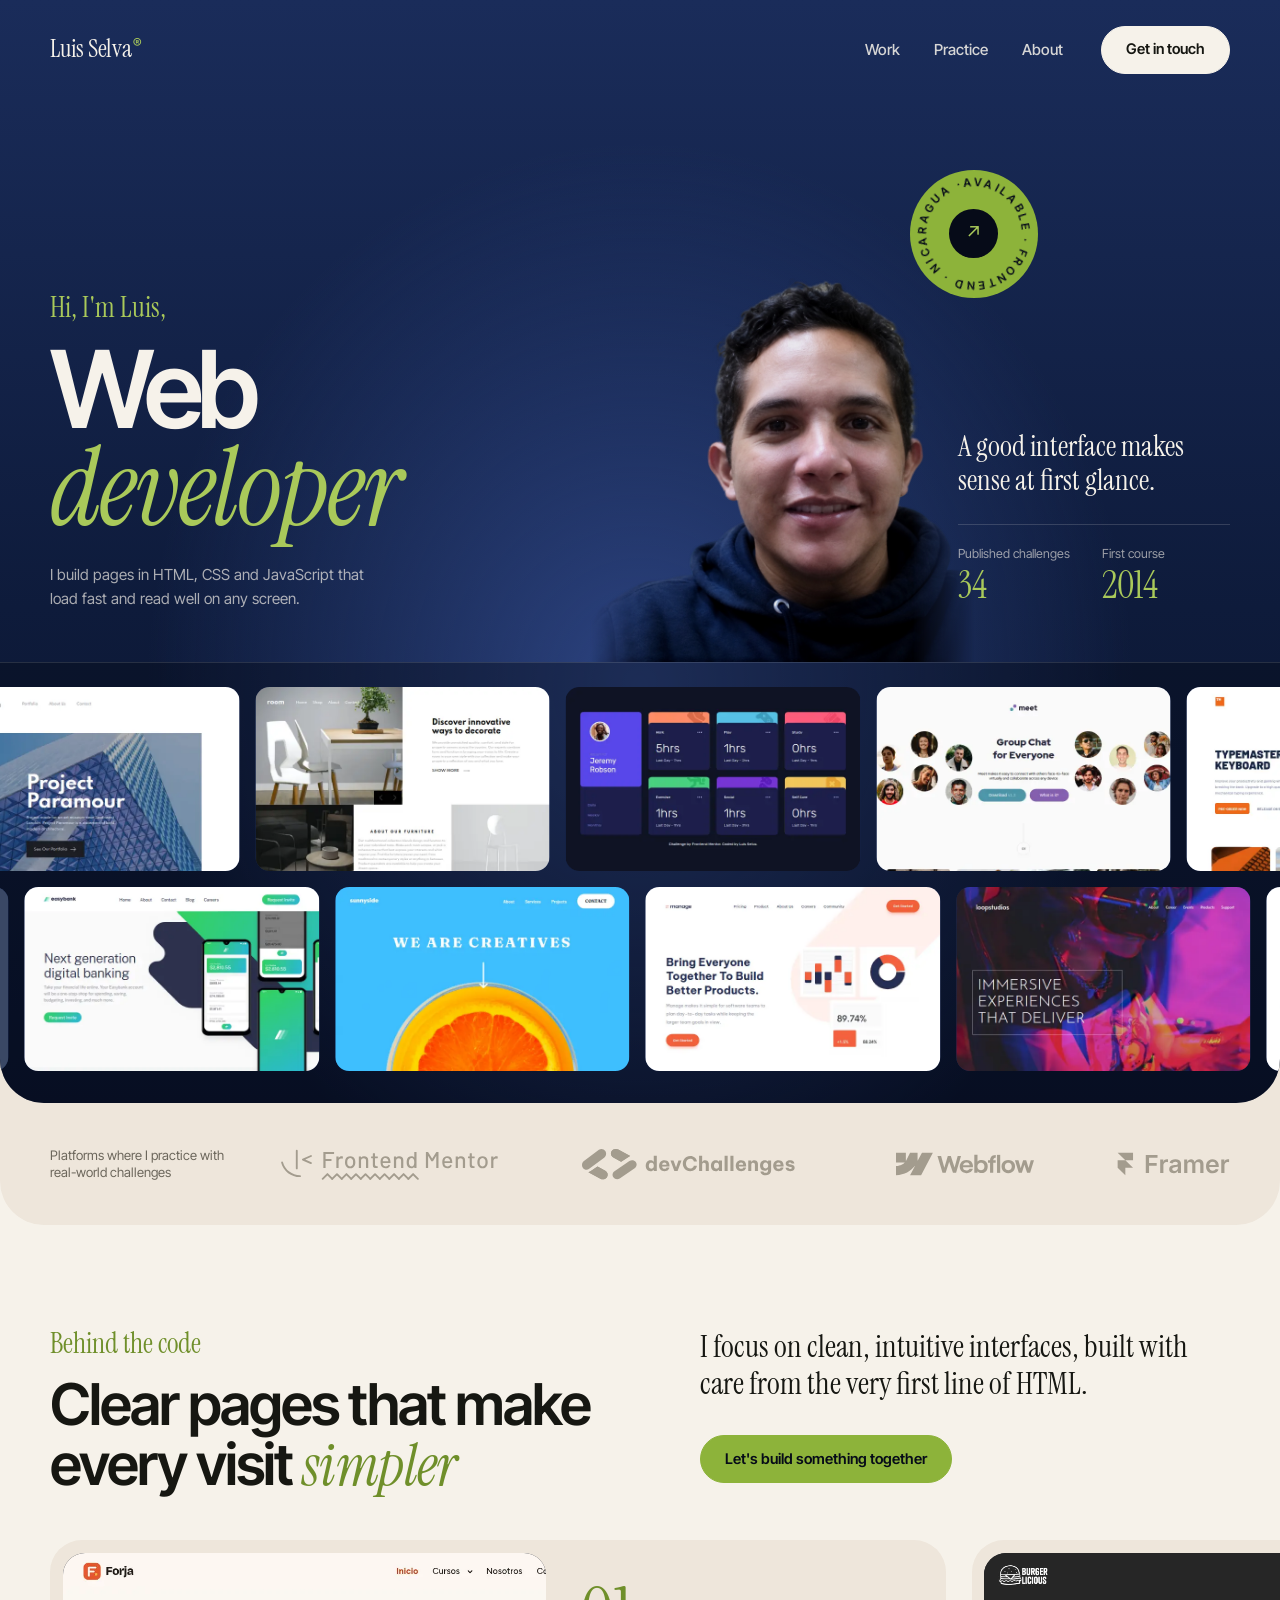
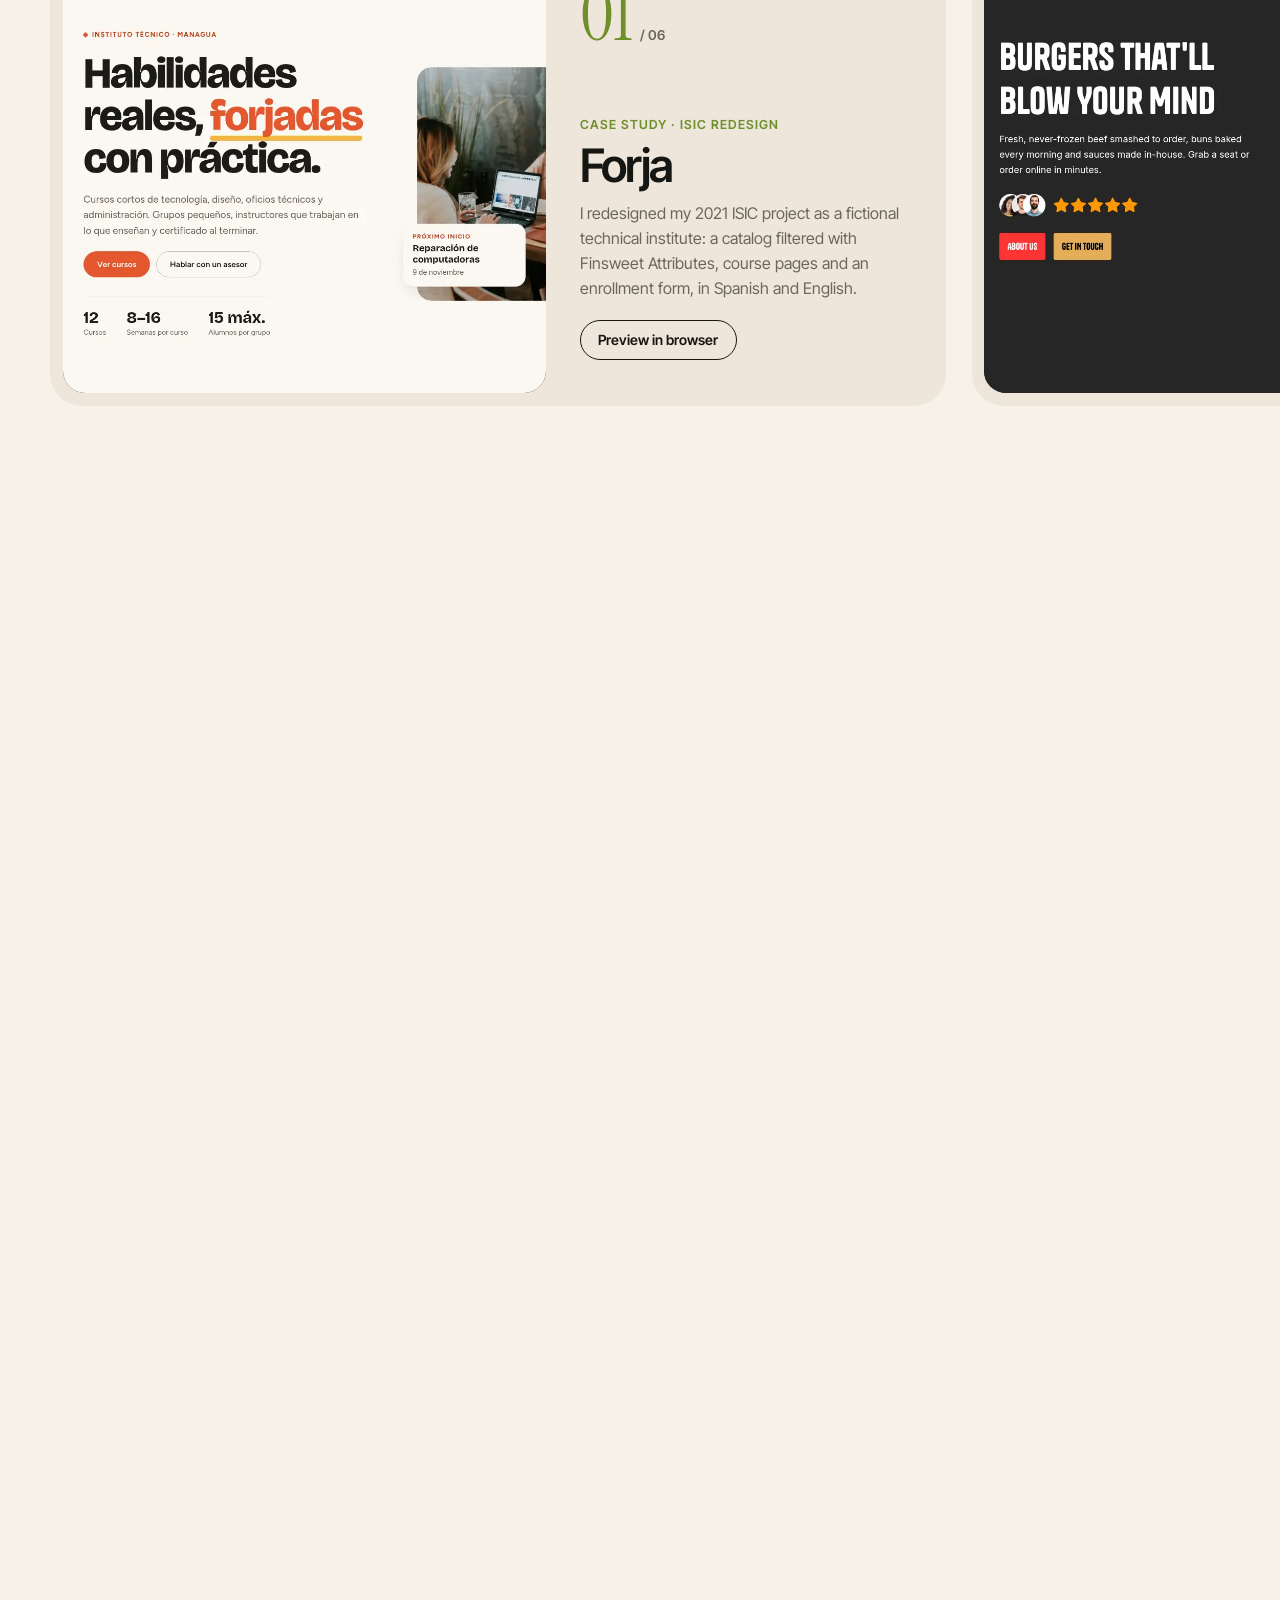
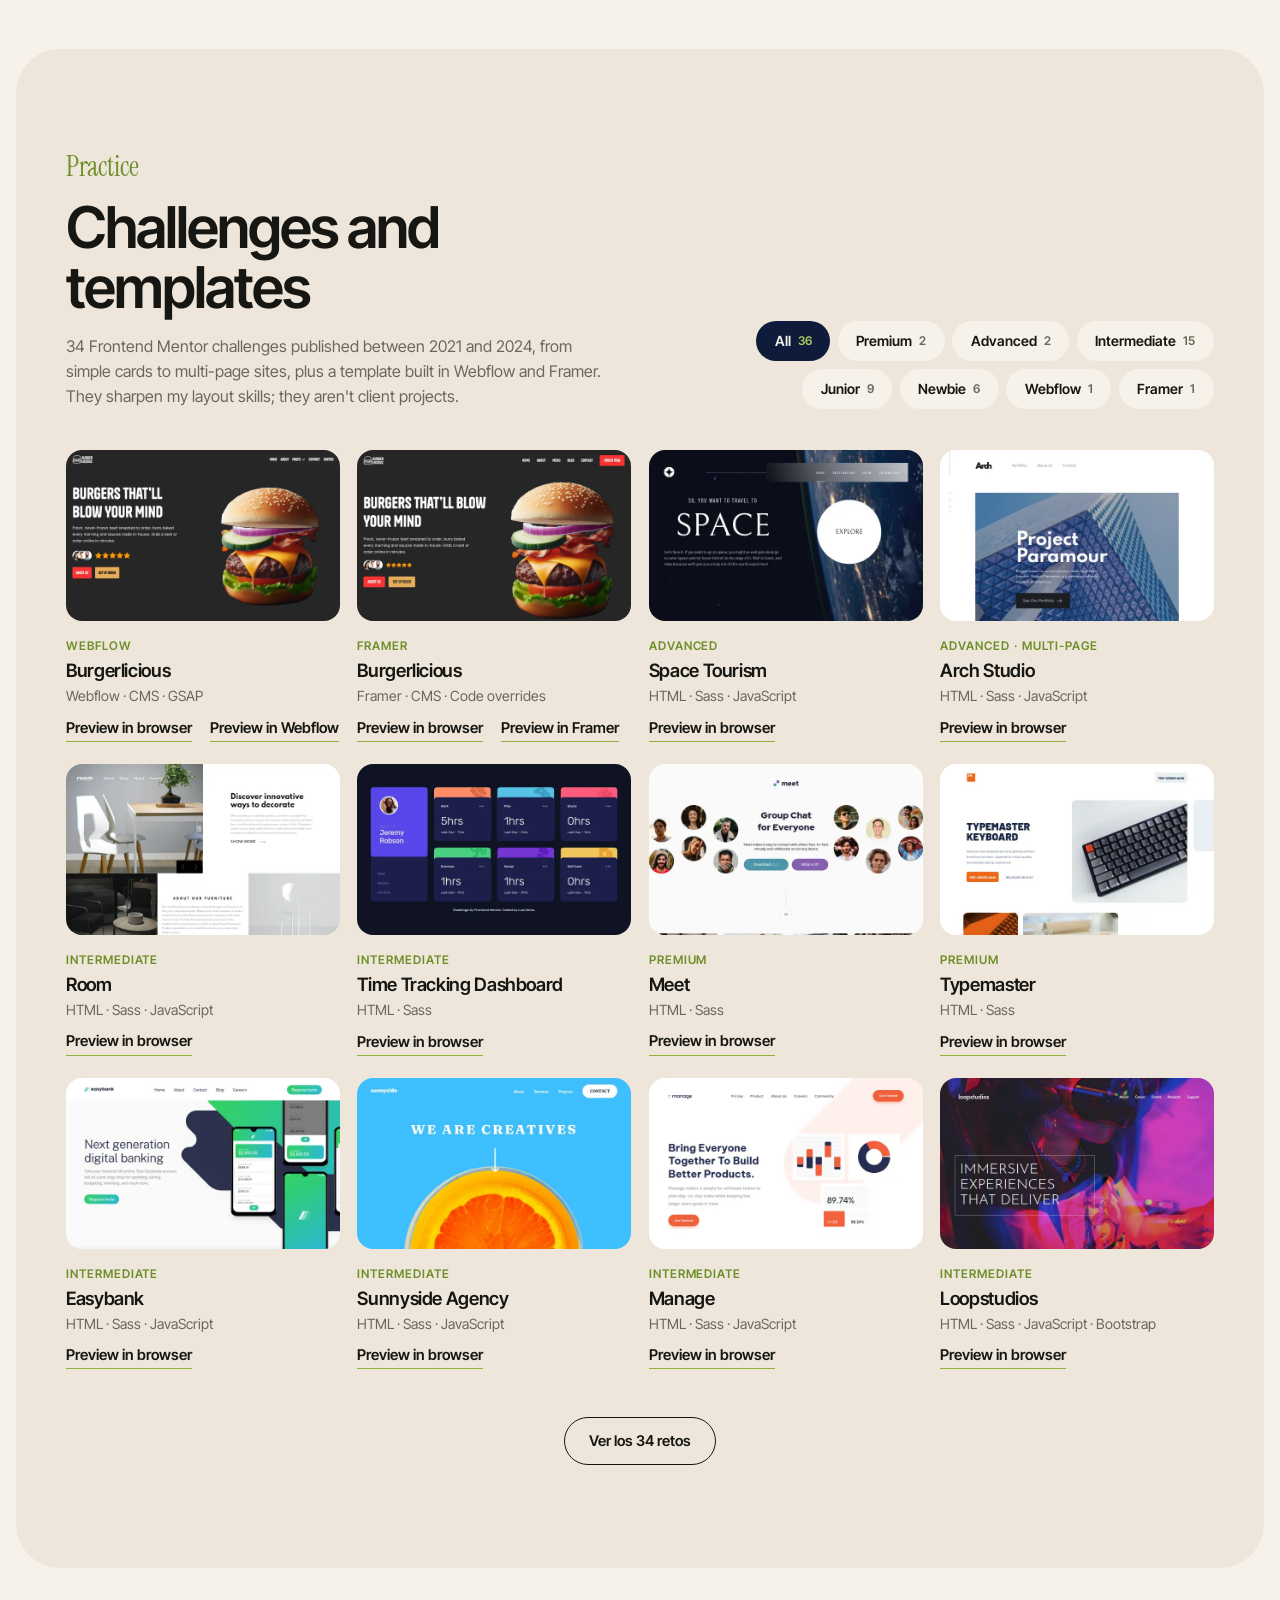
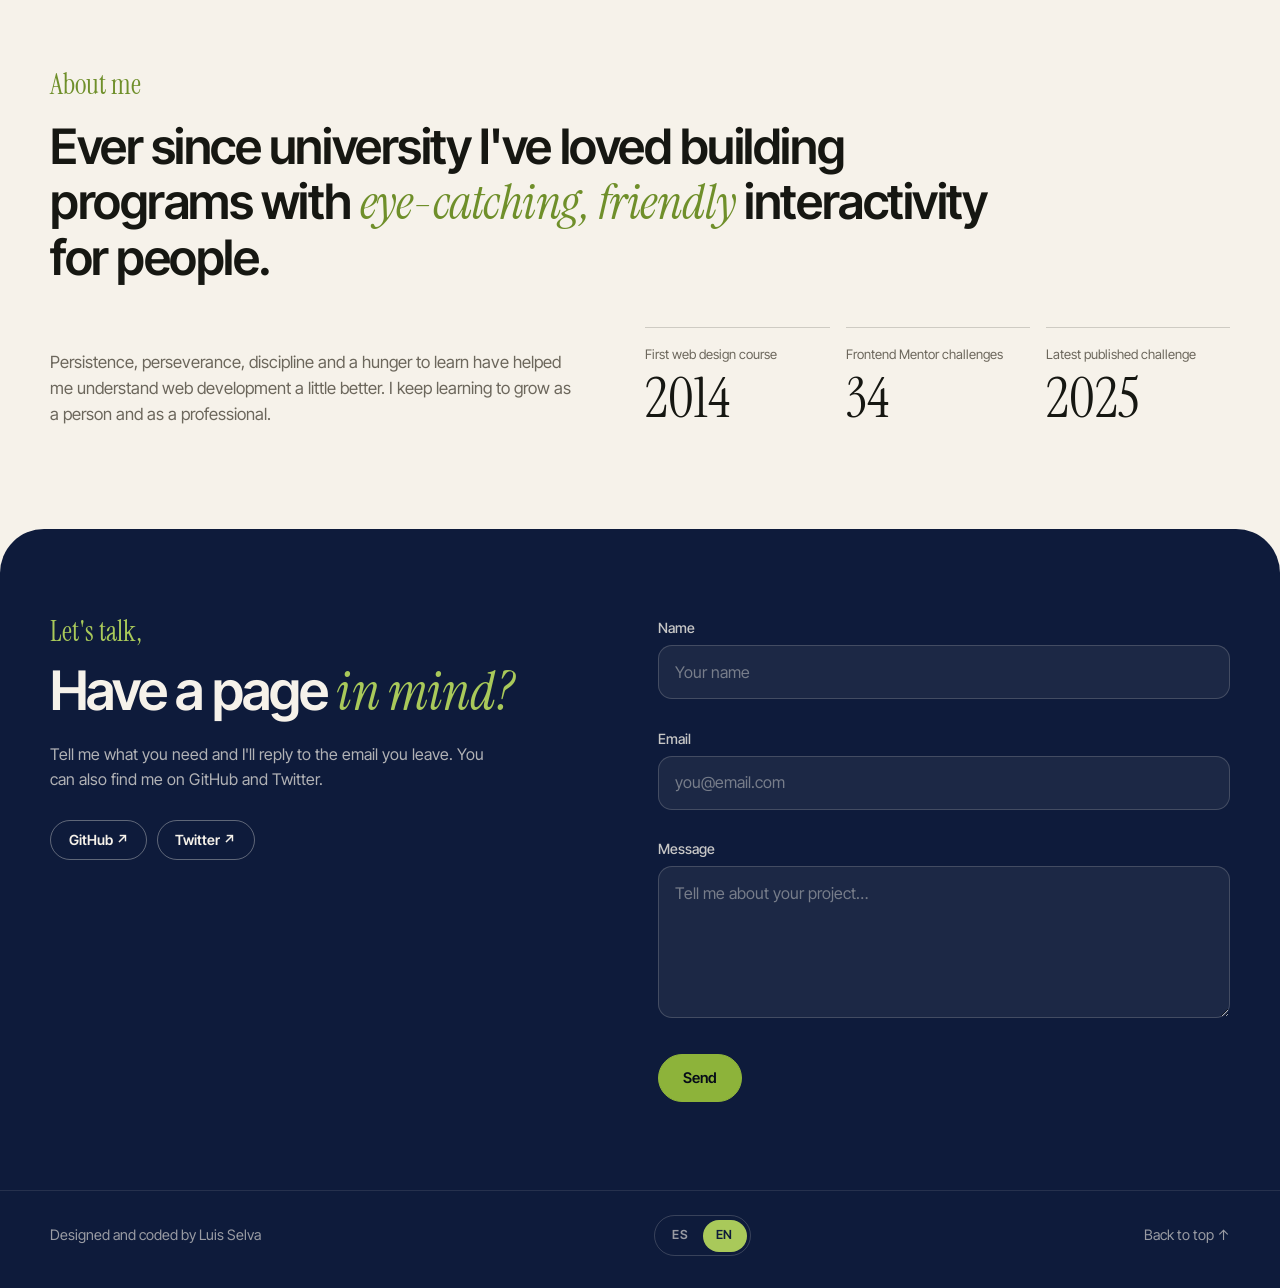
==== index.html @ 3542cc15 "Standardize buttons: project and social links use the pill component with shared sizes" ====
<!DOCTYPE html>
<html lang="es">
  <head>
    <meta charset="UTF-8" />
    <meta name="viewport" content="width=device-width, initial-scale=1.0" />
    <meta
      name="description"
      content="Luis Selva, desarrollador web en Nicaragua. Maquetación e interfaces que se entienden a la primera."
    />
    <meta name="theme-color" content="#0e1b3b" />
    <title>Luis Selva · Desarrollador web</title>
    <link rel="icon" href="favicon.svg" type="image/svg+xml" />
    <link rel="preconnect" href="https://fonts.googleapis.com" />
    <link rel="preconnect" href="https://fonts.gstatic.com" crossorigin />
    <link
      href="https://fonts.googleapis.com/css2?family=Instrument+Serif:ital@0;1&family=Inter+Tight:wght@400;500;600;700&display=swap"
      rel="stylesheet"
    />
    <link rel="stylesheet" href="css/style.css" />
    <script>
      document.documentElement.classList.add("js-motion");
      setTimeout(() => document.documentElement.classList.remove("js-motion"), 2500);
    </script>
    <script defer src="js/vendor/gsap.min.js"></script>
    <script defer src="js/vendor/ScrollTrigger.min.js"></script>
    <script defer src="js/vendor/Flip.min.js"></script>
    <script defer src="js/vendor/SplitText.min.js"></script>
    <script type="module" src="js/main.js"></script>
  </head>
  <body>
    <a class="skip" href="#contenido" data-i18n="skip">Saltar al contenido</a>

    <div class="page">
      <header class="hero" id="inicio">
        <nav class="topbar" aria-label="Principal" data-i18n-aria="nav.label">
          <a class="brand" href="#inicio">Luis Selva<sup>®</sup></a>
          <ul class="topbar__links">
            <li><a href="#trabajo" data-i18n="nav.work">Trabajo</a></li>
            <li><a href="#practica" data-i18n="nav.practice">Práctica</a></li>
            <li><a href="#acerca" data-i18n="nav.about">Acerca</a></li>
          </ul>
          <a class="pill pill--light" href="#contacto">
            <span data-i18n="nav.cta">Escríbeme</span>
          </a>
        </nav>

        <main id="contenido" class="hero__body">
          <div class="hero__intro">
            <p class="script" data-i18n="hero.script" data-load="slide" data-delay="0.2">Hola, soy Luis,</p>
            <h1 data-i18n="hero.title" data-load="slide" data-delay="0.2">Desarrollador <em>web</em></h1>
            <p class="hero__small" data-i18n="hero.small" data-load="slide" data-delay="0.3">
              Maqueto páginas en HTML, CSS y JavaScript que cargan rápido y se
              leen bien en cualquier pantalla.
            </p>
          </div>

          <figure class="hero__portrait" data-load="fade" data-delay="0.4">
            <img src="img/luis.png" alt="Luis Selva" width="800" height="800" />
          </figure>

          <a class="badge" data-load="fade" data-delay="0.4" href="#contacto" aria-label="Disponible para nuevos proyectos. Escríbeme" data-i18n-aria="badge.label">
            <svg class="badge__ring" viewBox="0 0 120 120" aria-hidden="true">
              <defs>
                <path id="badge-path" d="M60,60 m-45,0 a45,45 0 1,1 90,0 a45,45 0 1,1 -90,0" />
              </defs>
              <text><textPath href="#badge-path" textLength="280" lengthAdjust="spacing" data-i18n="badge.ring">Disponible · Frontend · Nicaragua ·</textPath></text>
            </svg>
            <span class="badge__core" aria-hidden="true">↗</span>
          </a>

          <div class="hero__aside" data-load="slide" data-delay="0.3">
            <p class="hero__quote" data-i18n="hero.quote">Una buena interfaz se entiende a la primera.</p>
            <dl class="hero__facts">
              <div><dt data-i18n="hero.fact1">Retos publicados</dt><dd data-count="34">34</dd></div>
              <div><dt data-i18n="hero.fact2">Primer curso</dt><dd>2014</dd></div>
            </dl>
          </div>
        </main>

        <div class="showcase" aria-hidden="true" data-load="fade" data-delay="0.5">
          <div class="showcase__row" data-showcase="left">
            <a class="showcase__card" href="https://luis08201.github.io/space-tourism-website-main/" tabindex="-1"><img src="img/retos/space-tourism-website-main.webp" alt="" width="640" height="400" /></a>
            <a class="showcase__card" href="https://luis08201.github.io/arch-studio-multi-page-website/" tabindex="-1"><img src="img/retos/arch-studio-multi-page-website.webp" alt="" width="640" height="400" /></a>
            <a class="showcase__card" href="https://luis08201.github.io/room-homepage-master/" tabindex="-1"><img src="img/retos/room-homepage-master.webp" alt="" width="640" height="400" /></a>
            <a class="showcase__card" href="https://luis08201.github.io/time-tracking-dashboard-main/" tabindex="-1"><img src="img/retos/time-tracking-dashboard-main.webp" alt="" width="640" height="400" /></a>
            <a class="showcase__card" href="https://luis08201.github.io/meet-landing-page-frontend-mentor-main/" tabindex="-1"><img src="img/retos/meet-landing-page-frontend-mentor-main.webp" alt="" width="640" height="400" /></a>
            <a class="showcase__card" href="https://luis08201.github.io/typemaster-pre-launch-landing-page/" tabindex="-1"><img src="img/retos/typemaster-pre-launch-landing-page.webp" alt="" width="640" height="400" /></a>
          </div>
          <div class="showcase__row" data-showcase="right">
            <a class="showcase__card" href="https://luis08201.github.io/easybank-landing-page-master-secondattempt/" tabindex="-1"><img src="img/retos/easybank-landing-page-master-secondattempt.webp" alt="" width="640" height="400" /></a>
            <a class="showcase__card" href="https://luis08201.github.io/sunnyside-agency-landing-page-main/" tabindex="-1"><img src="img/retos/sunnyside-agency-landing-page-main.webp" alt="" width="640" height="400" /></a>
            <a class="showcase__card" href="https://luis08201.github.io/manage-landing-page-master/" tabindex="-1"><img src="img/retos/manage-landing-page-master.webp" alt="" width="640" height="400" /></a>
            <a class="showcase__card" href="https://luis08201.github.io/loopstudios-landing-page-main-second-attempt/" tabindex="-1"><img src="img/retos/loopstudios-landing-page-main-second-attempt.webp" alt="" width="640" height="400" /></a>
            <a class="showcase__card" href="https://luis08201.github.io/bookmark-landing-page-master/" tabindex="-1"><img src="img/retos/bookmark-landing-page-master.webp" alt="" width="640" height="400" /></a>
            <a class="showcase__card" href="https://luis08201.github.io/calculator-app-main-second-attempt/" tabindex="-1"><img src="img/retos/calculator-app-main-second-attempt.webp" alt="" width="640" height="400" /></a>
          </div>
        </div>
      </header>

      <section class="trust" aria-label="Dónde he practicado" data-i18n-aria="trust.label">
        <p class="trust__label" data-i18n="trust.text">Plataformas donde practico con retos reales</p>
        <ul class="trust__list">
          <li><img src="img/logos/frontend-mentor.svg" alt="Frontend Mentor" width="175" height="25" /></li>
          <li><img src="img/logos/devchallenges.svg" alt="devChallenges" width="229" height="31" /></li>
          <li><img src="img/logos/webflow.svg" alt="Webflow" width="142" height="25" /></li>
          <li><img src="img/logos/framer.svg" alt="Framer" width="116" height="25" /></li>
        </ul>
      </section>

      <section class="section" id="trabajo" aria-labelledby="trabajo-titulo">
        <div class="split">
          <div>
            <p class="script script--green" data-i18n="work.script">Detrás del código</p>
            <h2 id="trabajo-titulo" data-i18n="work.title">Páginas claras que hacen la visita <em>más simple</em></h2>
          </div>
          <div class="split__aside">
            <p class="lead-serif" data-i18n="work.lead">
              Me enfoco en interfaces limpias e intuitivas, construidas con
              cuidado desde la primera línea de HTML.
            </p>
            <a class="pill pill--green" href="#contacto">
              <span data-i18n="work.cta">Construyamos algo juntos</span>
            </a>
          </div>
        </div>

        <div class="works" tabindex="0" aria-label="Proyectos, desplázate horizontalmente" data-i18n-aria="works.label">
          <div class="works__track">
            <article class="work">
              <a class="work__media work__media--cover" href="forja/" tabindex="-1" aria-hidden="true">
                <img src="img/forja.webp" alt="" width="1280" height="860" loading="lazy" style="object-position: left top" />
              </a>
              <div class="work__body">
                <p class="work__num">01<span>/ 06</span></p>
                <p class="project__tag" data-i18n="work.forja.tag">Caso de estudio · Rediseño de ISIC</p>
                <h3><a href="forja/">Forja</a></h3>
                <p class="work__text" data-i18n="work.forja.text">Rediseñé mi proyecto ISIC de 2021 como un instituto técnico ficticio: catálogo filtrable con Finsweet Attributes, páginas de curso y formulario de inscripción, en español e inglés.</p>
                <p class="project__buttons">
                  <a class="pill pill--outline pill--sm" href="forja/"><span data-i18n="link.browser">Ver en el navegador</span></a>
                </p>
              </div>
            </article>
            <article class="work">
              <a class="work__media work__media--cover" href="https://burgerlicious.webflow.io/" target="_blank" rel="noopener" tabindex="-1" aria-hidden="true">
                <img src="img/burgerlicious.webp" alt="" width="1280" height="860" loading="lazy" style="object-position: left top" />
              </a>
              <div class="work__body">
                <p class="work__num">02<span>/ 06</span></p>
                <p class="project__tag" data-i18n="work.burger.tag">Plantilla de Webflow · 2026</p>
                <h3><a href="https://burgerlicious.webflow.io/" target="_blank" rel="noopener">Burgerlicious</a></h3>
                <p class="work__text" data-i18n="work.burger.text">Plantilla de Webflow para hamburgueserías: menú y blog administrados desde el CMS, componentes reutilizables e interacciones con GSAP.</p>
                <p class="project__buttons">
                  <a class="pill pill--outline pill--sm" href="https://burgerlicious.webflow.io/" target="_blank" rel="noopener"><span data-i18n="link.browser">Ver en el navegador</span></a>
                  <a class="pill pill--outline pill--sm" href="https://preview.webflow.com/preview/burgerlicious?utm_medium=preview_link&amp;utm_source=designer&amp;utm_content=burgerlicious&amp;preview=13c2b8aefe0be28419e0fbde25394973&amp;locale=en&amp;workflow=preview" target="_blank" rel="noopener"><span data-i18n="link.webflow">Ver en Webflow</span></a>
                </p>
              </div>
            </article>
            <article class="work">
              <a class="work__media work__media--cover" href="https://hilarious-brand-871051.framer.app/" target="_blank" rel="noopener" tabindex="-1" aria-hidden="true">
                <img src="img/burgerlicious-framer.webp" alt="" width="1280" height="860" loading="lazy" style="object-position: left top" />
              </a>
              <div class="work__body">
                <p class="work__num">03<span>/ 06</span></p>
                <p class="project__tag" data-i18n="work.burgerFramer.tag">Versión en Framer · 2026</p>
                <h3><a href="https://hilarious-brand-871051.framer.app/" target="_blank" rel="noopener">Burgerlicious · Framer</a></h3>
                <p class="work__text" data-i18n="work.burgerFramer.text">La misma plantilla reconstruida en Framer: menú como catálogo con botón “Order now”, blog con el CMS de Framer y la hamburguesa que se desarma al hacer scroll.</p>
                <p class="project__buttons">
                  <a class="pill pill--outline pill--sm" href="https://hilarious-brand-871051.framer.app/" target="_blank" rel="noopener"><span data-i18n="link.browser">Ver en el navegador</span></a>
                  <a class="pill pill--outline pill--sm" href="https://framer.com/projects/Burgerlicious--Z3IbG6fEh3c73QAXGYFD-8Tz8F" target="_blank" rel="noopener"><span data-i18n="link.framer">Ver en Framer</span></a>
                </p>
              </div>
            </article>
            <article class="work">
              <a class="work__media work__media--cover" href="https://luis08201.github.io/Simple-Feature-Section/" tabindex="-1" aria-hidden="true">
                <img src="https://raw.githubusercontent.com/luis08201/Simple-Feature-Section/main/thumbnail.jpg" alt="" width="1280" height="900" loading="lazy" />
              </a>
              <div class="work__body">
                <p class="work__num">04<span>/ 06</span></p>
                <p class="project__tag" data-i18n="work.sfs.tag">Reto de devChallenges · 2025</p>
                <h3><a href="https://luis08201.github.io/Simple-Feature-Section/">Simple Feature Section</a></h3>
                <p class="work__text" data-i18n="work.sfs.text">Sección de características con tres tarjetas sobre fondo oscuro. Práctica de maquetación, no un trabajo de cliente.</p>
                <p class="project__buttons">
                  <a class="pill pill--outline pill--sm" href="https://luis08201.github.io/Simple-Feature-Section/"><span data-i18n="link.browser">Ver en el navegador</span></a>
                </p>
              </div>
            </article>
            <article class="work">
              <a class="work__media" href="https://luis08201.github.io/isic-version2021/" tabindex="-1" aria-hidden="true">
                <img src="img/isic.png" alt="" width="307" height="259" loading="lazy" />
              </a>
              <div class="work__body">
                <p class="work__num">05<span>/ 06</span></p>
                <p class="project__tag" data-i18n="work.isic.tag">Proyecto de curso · ISIC</p>
                <h3><a href="https://luis08201.github.io/isic-version2021/">ISIC</a></h3>
                <p class="work__text" data-i18n="work.isic.text">Proyecto final del curso de diseño web que tomé en 2014, rehecho en 2021 con lo aprendido desde entonces.</p>
                <p class="project__buttons">
                  <a class="pill pill--outline pill--sm" href="https://luis08201.github.io/isic-version2021/"><span data-i18n="link.browser">Ver en el navegador</span></a>
                </p>
              </div>
            </article>
            <article class="work">
              <a class="work__media" href="https://luis08201.github.io/SYDICOM/" tabindex="-1" aria-hidden="true">
                <img src="img/sydicom.png" alt="" width="336" height="280" loading="lazy" />
              </a>
              <div class="work__body">
                <p class="work__num">06<span>/ 06</span></p>
                <p class="project__tag" data-i18n="work.sydicom.tag">Proyecto de curso · Unitec</p>
                <h3><a href="https://luis08201.github.io/SYDICOM/">Sydicom</a></h3>
                <p class="work__text" data-i18n="work.sydicom.text">Proyecto final del curso de diseño web de Unitec, rehecho en 2021.</p>
                <p class="project__buttons">
                  <a class="pill pill--outline pill--sm" href="https://luis08201.github.io/SYDICOM/"><span data-i18n="link.browser">Ver en el navegador</span></a>
                </p>
              </div>
            </article>
          </div>
        </div>
      </section>

      <section class="section section--tint" id="practica" aria-labelledby="practica-titulo">
        <div class="practice__head">
          <div class="section-head">
            <p class="script script--green" data-i18n="practice.script">Práctica</p>
            <h2 id="practica-titulo" data-i18n="practice.title">Retos y plantillas</h2>
            <p data-i18n="practice.text">
              34 retos de Frontend Mentor publicados entre 2021 y 2024, de tarjetas sencillas a sitios
              de varias páginas, y una plantilla hecha en Webflow y Framer. Sirven para afinar la maquetación;
              no son proyectos de cliente.
            </p>
          </div>
          <div class="filters" role="group" aria-label="Filtrar retos por nivel o plataforma" data-i18n-aria="filters.label">
          <button type="button" class="chip" data-filter="todos" aria-pressed="true"><span class="chip__label" data-i18n="lvl.todos">Todos</span><span class="chip__count">36</span></button>
          <button type="button" class="chip" data-filter="premium" aria-pressed="false"><span class="chip__label" data-i18n="lvl.premium">Premium</span><span class="chip__count">2</span></button>
          <button type="button" class="chip" data-filter="avanzado" aria-pressed="false"><span class="chip__label" data-i18n="lvl.avanzado">Avanzado</span><span class="chip__count">2</span></button>
          <button type="button" class="chip" data-filter="intermedio" aria-pressed="false"><span class="chip__label" data-i18n="lvl.intermedio">Intermedio</span><span class="chip__count">15</span></button>
          <button type="button" class="chip" data-filter="junior" aria-pressed="false"><span class="chip__label" data-i18n="lvl.junior">Junior</span><span class="chip__count">9</span></button>
          <button type="button" class="chip" data-filter="newbie" aria-pressed="false"><span class="chip__label" data-i18n="lvl.newbie">Newbie</span><span class="chip__count">6</span></button>
          <button type="button" class="chip" data-filter="webflow" aria-pressed="false"><span class="chip__label">Webflow</span><span class="chip__count">1</span></button>
          <button type="button" class="chip" data-filter="framer" aria-pressed="false"><span class="chip__label">Framer</span><span class="chip__count">1</span></button>
          </div>
        </div>
        <div class="practice" id="lista-retos">
          <article class="reto" data-level="webflow">
            <a class="practice__media" href="https://burgerlicious.webflow.io/" target="_blank" rel="noopener" tabindex="-1" aria-hidden="true">
              <img src="img/burgerlicious.webp" alt="" width="1280" height="860" loading="lazy" />
            </a>
            <p class="practice__level">Webflow</p>
            <h3><a href="https://burgerlicious.webflow.io/" target="_blank" rel="noopener">Burgerlicious</a></h3>
            <p class="practice__stack">Webflow · CMS · GSAP</p>
            <p class="project__links">
              <a href="https://burgerlicious.webflow.io/" target="_blank" rel="noopener" data-i18n="link.browser">Ver en el navegador</a>
              <a href="https://preview.webflow.com/preview/burgerlicious?utm_medium=preview_link&amp;utm_source=designer&amp;utm_content=burgerlicious&amp;preview=13c2b8aefe0be28419e0fbde25394973&amp;locale=en&amp;workflow=preview" target="_blank" rel="noopener" data-i18n="link.webflow">Ver en Webflow</a>
            </p>
          </article>
          <article class="reto" data-level="framer">
            <a class="practice__media" href="https://hilarious-brand-871051.framer.app/" target="_blank" rel="noopener" tabindex="-1" aria-hidden="true">
              <img src="img/burgerlicious-framer.webp" alt="" width="1280" height="860" loading="lazy" />
            </a>
            <p class="practice__level">Framer</p>
            <h3><a href="https://hilarious-brand-871051.framer.app/" target="_blank" rel="noopener">Burgerlicious</a></h3>
            <p class="practice__stack">Framer · CMS · Code overrides</p>
            <p class="project__links">
              <a href="https://hilarious-brand-871051.framer.app/" target="_blank" rel="noopener" data-i18n="link.browser">Ver en el navegador</a>
              <a href="https://framer.com/projects/Burgerlicious--Z3IbG6fEh3c73QAXGYFD-8Tz8F" target="_blank" rel="noopener" data-i18n="link.framer">Ver en Framer</a>
            </p>
          </article>
          <article class="reto" data-level="avanzado">
            <a class="practice__media" href="https://luis08201.github.io/space-tourism-website-main/" tabindex="-1" aria-hidden="true">
              <img src="img/retos/space-tourism-website-main.webp" alt="" width="640" height="400" loading="lazy" />
            </a>
            <p class="practice__level" data-i18n="lvl.avanzado">Avanzado</p>
            <h3><a href="https://luis08201.github.io/space-tourism-website-main/">Space Tourism</a></h3>
            <p class="practice__stack">HTML · Sass · JavaScript</p>
            <p class="project__links"><a href="https://luis08201.github.io/space-tourism-website-main/" data-i18n="link.browser">Ver en el navegador</a></p>
          </article>
          <article class="reto" data-level="avanzado">
            <a class="practice__media" href="https://luis08201.github.io/arch-studio-multi-page-website/" tabindex="-1" aria-hidden="true">
              <img src="img/retos/arch-studio-multi-page-website.webp" alt="" width="640" height="400" loading="lazy" />
            </a>
            <p class="practice__level" data-i18n="lvl.multi">Avanzado · multipágina</p>
            <h3><a href="https://luis08201.github.io/arch-studio-multi-page-website/">Arch Studio</a></h3>
            <p class="practice__stack">HTML · Sass · JavaScript</p>
            <p class="project__links"><a href="https://luis08201.github.io/arch-studio-multi-page-website/" data-i18n="link.browser">Ver en el navegador</a></p>
          </article>
          <article class="reto" data-level="intermedio">
            <a class="practice__media" href="https://luis08201.github.io/room-homepage-master/" tabindex="-1" aria-hidden="true">
              <img src="img/retos/room-homepage-master.webp" alt="" width="640" height="400" loading="lazy" />
            </a>
            <p class="practice__level" data-i18n="lvl.intermedio">Intermedio</p>
            <h3><a href="https://luis08201.github.io/room-homepage-master/">Room</a></h3>
            <p class="practice__stack">HTML · Sass · JavaScript</p>
            <p class="project__links"><a href="https://luis08201.github.io/room-homepage-master/" data-i18n="link.browser">Ver en el navegador</a></p>
          </article>
          <article class="reto" data-level="intermedio">
            <a class="practice__media" href="https://luis08201.github.io/time-tracking-dashboard-main/" tabindex="-1" aria-hidden="true">
              <img src="img/retos/time-tracking-dashboard-main.webp" alt="" width="640" height="400" loading="lazy" />
            </a>
            <p class="practice__level" data-i18n="lvl.intermedio">Intermedio</p>
            <h3><a href="https://luis08201.github.io/time-tracking-dashboard-main/">Time Tracking Dashboard</a></h3>
            <p class="practice__stack">HTML · Sass</p>
            <p class="project__links"><a href="https://luis08201.github.io/time-tracking-dashboard-main/" data-i18n="link.browser">Ver en el navegador</a></p>
          </article>
          <article class="reto" data-level="premium">
            <a class="practice__media" href="https://luis08201.github.io/meet-landing-page-frontend-mentor-main/" tabindex="-1" aria-hidden="true">
              <img src="img/retos/meet-landing-page-frontend-mentor-main.webp" alt="" width="640" height="400" loading="lazy" />
            </a>
            <p class="practice__level" data-i18n="lvl.premium">Premium</p>
            <h3><a href="https://luis08201.github.io/meet-landing-page-frontend-mentor-main/">Meet</a></h3>
            <p class="practice__stack">HTML · Sass</p>
            <p class="project__links"><a href="https://luis08201.github.io/meet-landing-page-frontend-mentor-main/" data-i18n="link.browser">Ver en el navegador</a></p>
          </article>
          <article class="reto" data-level="premium">
            <a class="practice__media" href="https://luis08201.github.io/typemaster-pre-launch-landing-page/" tabindex="-1" aria-hidden="true">
              <img src="img/retos/typemaster-pre-launch-landing-page.webp" alt="" width="640" height="400" loading="lazy" />
            </a>
            <p class="practice__level" data-i18n="lvl.premium">Premium</p>
            <h3><a href="https://luis08201.github.io/typemaster-pre-launch-landing-page/">Typemaster</a></h3>
            <p class="practice__stack">HTML · Sass</p>
            <p class="project__links"><a href="https://luis08201.github.io/typemaster-pre-launch-landing-page/" data-i18n="link.browser">Ver en el navegador</a></p>
          </article>
          <article class="reto" data-level="intermedio">
            <a class="practice__media" href="https://luis08201.github.io/easybank-landing-page-master-secondattempt/" tabindex="-1" aria-hidden="true">
              <img src="img/retos/easybank-landing-page-master-secondattempt.webp" alt="" width="640" height="400" loading="lazy" />
            </a>
            <p class="practice__level" data-i18n="lvl.intermedio">Intermedio</p>
            <h3><a href="https://luis08201.github.io/easybank-landing-page-master-secondattempt/">Easybank</a></h3>
            <p class="practice__stack">HTML · Sass · JavaScript</p>
            <p class="project__links"><a href="https://luis08201.github.io/easybank-landing-page-master-secondattempt/" data-i18n="link.browser">Ver en el navegador</a></p>
          </article>
          <article class="reto" data-level="intermedio">
            <a class="practice__media" href="https://luis08201.github.io/sunnyside-agency-landing-page-main/" tabindex="-1" aria-hidden="true">
              <img src="img/retos/sunnyside-agency-landing-page-main.webp" alt="" width="640" height="400" loading="lazy" />
            </a>
            <p class="practice__level" data-i18n="lvl.intermedio">Intermedio</p>
            <h3><a href="https://luis08201.github.io/sunnyside-agency-landing-page-main/">Sunnyside Agency</a></h3>
            <p class="practice__stack">HTML · Sass · JavaScript</p>
            <p class="project__links"><a href="https://luis08201.github.io/sunnyside-agency-landing-page-main/" data-i18n="link.browser">Ver en el navegador</a></p>
          </article>
          <article class="reto" data-level="intermedio">
            <a class="practice__media" href="https://luis08201.github.io/manage-landing-page-master/" tabindex="-1" aria-hidden="true">
              <img src="img/retos/manage-landing-page-master.webp" alt="" width="640" height="400" loading="lazy" />
            </a>
            <p class="practice__level" data-i18n="lvl.intermedio">Intermedio</p>
            <h3><a href="https://luis08201.github.io/manage-landing-page-master/">Manage</a></h3>
            <p class="practice__stack">HTML · Sass · JavaScript</p>
            <p class="project__links"><a href="https://luis08201.github.io/manage-landing-page-master/" data-i18n="link.browser">Ver en el navegador</a></p>
          </article>
          <article class="reto" data-level="intermedio">
            <a class="practice__media" href="https://luis08201.github.io/loopstudios-landing-page-main-second-attempt/" tabindex="-1" aria-hidden="true">
              <img src="img/retos/loopstudios-landing-page-main-second-attempt.webp" alt="" width="640" height="400" loading="lazy" />
            </a>
            <p class="practice__level" data-i18n="lvl.intermedio">Intermedio</p>
            <h3><a href="https://luis08201.github.io/loopstudios-landing-page-main-second-attempt/">Loopstudios</a></h3>
            <p class="practice__stack">HTML · Sass · JavaScript · Bootstrap</p>
            <p class="project__links"><a href="https://luis08201.github.io/loopstudios-landing-page-main-second-attempt/" data-i18n="link.browser">Ver en el navegador</a></p>
          </article>
          <article class="reto" data-level="intermedio" data-extra hidden>
            <a class="practice__media" href="https://luis08201.github.io/bookmark-landing-page-master/" tabindex="-1" aria-hidden="true">
              <img src="img/retos/bookmark-landing-page-master.webp" alt="" width="640" height="400" loading="lazy" />
            </a>
            <p class="practice__level" data-i18n="lvl.intermedio">Intermedio</p>
            <h3><a href="https://luis08201.github.io/bookmark-landing-page-master/">Bookmark</a></h3>
            <p class="practice__stack">HTML · Sass · JavaScript</p>
            <p class="project__links"><a href="https://luis08201.github.io/bookmark-landing-page-master/" data-i18n="link.browser">Ver en el navegador</a></p>
          </article>
          <article class="reto" data-level="intermedio" data-extra hidden>
            <a class="practice__media" href="https://luis08201.github.io/calculator-app-main-second-attempt/" tabindex="-1" aria-hidden="true">
              <img src="img/retos/calculator-app-main-second-attempt.webp" alt="" width="640" height="400" loading="lazy" />
            </a>
            <p class="practice__level" data-i18n="lvl.intermedio">Intermedio</p>
            <h3><a href="https://luis08201.github.io/calculator-app-main-second-attempt/" data-i18n="title.calc">Calculadora</a></h3>
            <p class="practice__stack">HTML · Sass · JavaScript</p>
            <p class="project__links"><a href="https://luis08201.github.io/calculator-app-main-second-attempt/" data-i18n="link.browser">Ver en el navegador</a></p>
          </article>
          <article class="reto" data-level="intermedio" data-extra hidden>
            <a class="practice__media" href="https://luis08201.github.io/insure-landing-page-master/" tabindex="-1" aria-hidden="true">
              <img src="img/retos/insure-landing-page-master.webp" alt="" width="640" height="400" loading="lazy" />
            </a>
            <p class="practice__level" data-i18n="lvl.intermedio">Intermedio</p>
            <h3><a href="https://luis08201.github.io/insure-landing-page-master/">Insure</a></h3>
            <p class="practice__stack">HTML · Sass · JavaScript</p>
            <p class="project__links"><a href="https://luis08201.github.io/insure-landing-page-master/" data-i18n="link.browser">Ver en el navegador</a></p>
          </article>
          <article class="reto" data-level="intermedio" data-extra hidden>
            <a class="practice__media" href="https://luis08201.github.io/blogr-landing-page-main/" tabindex="-1" aria-hidden="true">
              <img src="img/retos/blogr-landing-page-main.webp" alt="" width="640" height="400" loading="lazy" />
            </a>
            <p class="practice__level" data-i18n="lvl.intermedio">Intermedio</p>
            <h3><a href="https://luis08201.github.io/blogr-landing-page-main/">Blogr</a></h3>
            <p class="practice__stack">HTML · Sass</p>
            <p class="project__links"><a href="https://luis08201.github.io/blogr-landing-page-main/" data-i18n="link.browser">Ver en el navegador</a></p>
          </article>
          <article class="reto" data-level="intermedio" data-extra hidden>
            <a class="practice__media" href="https://luis08201.github.io/fylo-dark-theme-landing-page-master/" tabindex="-1" aria-hidden="true">
              <img src="img/retos/fylo-dark-theme-landing-page-master.webp" alt="" width="640" height="400" loading="lazy" />
            </a>
            <p class="practice__level" data-i18n="lvl.intermedio">Intermedio</p>
            <h3><a href="https://luis08201.github.io/fylo-dark-theme-landing-page-master/" data-i18n="title.fylo">Fylo (tema oscuro)</a></h3>
            <p class="practice__stack">HTML · Sass</p>
            <p class="project__links"><a href="https://luis08201.github.io/fylo-dark-theme-landing-page-master/" data-i18n="link.browser">Ver en el navegador</a></p>
          </article>
          <article class="reto" data-level="intermedio" data-extra hidden>
            <a class="practice__media" href="https://luis08201.github.io/coding-bootcamp-testimonials-slider-master/" tabindex="-1" aria-hidden="true">
              <img src="img/retos/coding-bootcamp-testimonials-slider-master.webp" alt="" width="640" height="400" loading="lazy" />
            </a>
            <p class="practice__level" data-i18n="lvl.intermedio">Intermedio</p>
            <h3><a href="https://luis08201.github.io/coding-bootcamp-testimonials-slider-master/">Coding Bootcamp Slider</a></h3>
            <p class="practice__stack">HTML · Sass · JavaScript</p>
            <p class="project__links"><a href="https://luis08201.github.io/coding-bootcamp-testimonials-slider-master/" data-i18n="link.browser">Ver en el navegador</a></p>
          </article>
          <article class="reto" data-level="intermedio" data-extra hidden>
            <a class="practice__media" href="https://luis08201.github.io/intro-section-with-dropdown-navigation-main/" tabindex="-1" aria-hidden="true">
              <img src="img/retos/intro-section-with-dropdown-navigation-main.webp" alt="" width="640" height="400" loading="lazy" />
            </a>
            <p class="practice__level" data-i18n="lvl.intermedio">Intermedio</p>
            <h3><a href="https://luis08201.github.io/intro-section-with-dropdown-navigation-main/" data-i18n="title.dropdown">Menú desplegable</a></h3>
            <p class="practice__stack">HTML · Sass · JavaScript</p>
            <p class="project__links"><a href="https://luis08201.github.io/intro-section-with-dropdown-navigation-main/" data-i18n="link.browser">Ver en el navegador</a></p>
          </article>
          <article class="reto" data-level="intermedio" data-extra hidden>
            <a class="practice__media" href="https://luis08201.github.io/huddle-landing-page-with-alternating-feature-blocks-master-/" tabindex="-1" aria-hidden="true">
              <img src="img/retos/huddle-landing-page-with-alternating-feature-blocks-master-.webp" alt="" width="640" height="400" loading="lazy" />
            </a>
            <p class="practice__level" data-i18n="lvl.intermedio">Intermedio</p>
            <h3><a href="https://luis08201.github.io/huddle-landing-page-with-alternating-feature-blocks-master-/">Huddle</a></h3>
            <p class="practice__stack">HTML · Sass</p>
            <p class="project__links"><a href="https://luis08201.github.io/huddle-landing-page-with-alternating-feature-blocks-master-/" data-i18n="link.browser">Ver en el navegador</a></p>
          </article>
          <article class="reto" data-level="junior" data-extra hidden>
            <a class="practice__media" href="https://luis08201.github.io/Clipboard-landing-page/" tabindex="-1" aria-hidden="true">
              <img src="img/retos/Clipboard-landing-page.webp" alt="" width="640" height="400" loading="lazy" />
            </a>
            <p class="practice__level" data-i18n="lvl.junior">Junior</p>
            <h3><a href="https://luis08201.github.io/Clipboard-landing-page/">Clipboard</a></h3>
            <p class="practice__stack">HTML · CSS</p>
            <p class="project__links"><a href="https://luis08201.github.io/Clipboard-landing-page/" data-i18n="link.browser">Ver en el navegador</a></p>
          </article>
          <article class="reto" data-level="junior" data-extra hidden>
            <a class="practice__media" href="https://luis08201.github.io/base-apparel-coming-soon-master/" tabindex="-1" aria-hidden="true">
              <img src="img/retos/base-apparel-coming-soon-master.webp" alt="" width="640" height="400" loading="lazy" />
            </a>
            <p class="practice__level" data-i18n="lvl.junior">Junior</p>
            <h3><a href="https://luis08201.github.io/base-apparel-coming-soon-master/">Base Apparel</a></h3>
            <p class="practice__stack">HTML · Sass · JavaScript</p>
            <p class="project__links"><a href="https://luis08201.github.io/base-apparel-coming-soon-master/" data-i18n="link.browser">Ver en el navegador</a></p>
          </article>
          <article class="reto" data-level="junior" data-extra hidden>
            <a class="practice__media" href="https://luis08201.github.io/ping-coming-soon-page-master/" tabindex="-1" aria-hidden="true">
              <img src="img/retos/ping-coming-soon-page-master.webp" alt="" width="640" height="400" loading="lazy" />
            </a>
            <p class="practice__level" data-i18n="lvl.junior">Junior</p>
            <h3><a href="https://luis08201.github.io/ping-coming-soon-page-master/">Ping</a></h3>
            <p class="practice__stack">HTML · CSS · JavaScript</p>
            <p class="project__links"><a href="https://luis08201.github.io/ping-coming-soon-page-master/" data-i18n="link.browser">Ver en el navegador</a></p>
          </article>
          <article class="reto" data-level="junior" data-extra hidden>
            <a class="practice__media" href="https://luis08201.github.io/faq-accordion-card-main/" tabindex="-1" aria-hidden="true">
              <img src="img/retos/faq-accordion-card-main.webp" alt="" width="640" height="400" loading="lazy" />
            </a>
            <p class="practice__level" data-i18n="lvl.junior">Junior</p>
            <h3><a href="https://luis08201.github.io/faq-accordion-card-main/">FAQ Accordion</a></h3>
            <p class="practice__stack">HTML · CSS · JavaScript</p>
            <p class="project__links"><a href="https://luis08201.github.io/faq-accordion-card-main/" data-i18n="link.browser">Ver en el navegador</a></p>
          </article>
          <article class="reto" data-level="junior" data-extra hidden>
            <a class="practice__media" href="https://luis08201.github.io/intro-component-with-signup-form-master/" tabindex="-1" aria-hidden="true">
              <img src="img/retos/intro-component-with-signup-form-master.webp" alt="" width="640" height="400" loading="lazy" />
            </a>
            <p class="practice__level" data-i18n="lvl.junior">Junior</p>
            <h3><a href="https://luis08201.github.io/intro-component-with-signup-form-master/" data-i18n="title.signup">Formulario de registro</a></h3>
            <p class="practice__stack">HTML · Sass · JavaScript</p>
            <p class="project__links"><a href="https://luis08201.github.io/intro-component-with-signup-form-master/" data-i18n="link.browser">Ver en el navegador</a></p>
          </article>
          <article class="reto" data-level="junior" data-extra hidden>
            <a class="practice__media" href="https://luis08201.github.io/article-preview-component-master/" tabindex="-1" aria-hidden="true">
              <img src="img/retos/article-preview-component-master.webp" alt="" width="640" height="400" loading="lazy" />
            </a>
            <p class="practice__level" data-i18n="lvl.junior">Junior</p>
            <h3><a href="https://luis08201.github.io/article-preview-component-master/">Article Preview</a></h3>
            <p class="practice__stack">HTML · CSS</p>
            <p class="project__links"><a href="https://luis08201.github.io/article-preview-component-master/" data-i18n="link.browser">Ver en el navegador</a></p>
          </article>
          <article class="reto" data-level="junior" data-extra hidden>
            <a class="practice__media" href="https://luis08201.github.io/testimonials-grid-section-main/" tabindex="-1" aria-hidden="true">
              <img src="img/retos/testimonials-grid-section-main.webp" alt="" width="640" height="400" loading="lazy" />
            </a>
            <p class="practice__level" data-i18n="lvl.junior">Junior</p>
            <h3><a href="https://luis08201.github.io/testimonials-grid-section-main/">Testimonials Grid</a></h3>
            <p class="practice__stack">HTML · CSS</p>
            <p class="project__links"><a href="https://luis08201.github.io/testimonials-grid-section-main/" data-i18n="link.browser">Ver en el navegador</a></p>
          </article>
          <article class="reto" data-level="intermedio" data-extra hidden>
            <a class="practice__media" href="https://luis08201.github.io/fylo-data-storage-component-master/" tabindex="-1" aria-hidden="true">
              <img src="img/retos/fylo-data-storage-component-master.webp" alt="" width="640" height="400" loading="lazy" />
            </a>
            <p class="practice__level" data-i18n="lvl.intermedio">Intermedio</p>
            <h3><a href="https://luis08201.github.io/fylo-data-storage-component-master/">Fylo Data Storage</a></h3>
            <p class="practice__stack">HTML · Sass · JavaScript</p>
            <p class="project__links"><a href="https://luis08201.github.io/fylo-data-storage-component-master/" data-i18n="link.browser">Ver en el navegador</a></p>
          </article>
          <article class="reto" data-level="junior" data-extra hidden>
            <a class="practice__media" href="https://luis08201.github.io/chat-app-css-illustration-master/" tabindex="-1" aria-hidden="true">
              <img src="img/retos/chat-app-css-illustration-master.webp" alt="" width="640" height="400" loading="lazy" />
            </a>
            <p class="practice__level" data-i18n="lvl.junior">Junior</p>
            <h3><a href="https://luis08201.github.io/chat-app-css-illustration-master/" data-i18n="title.chat">Chat App (ilustración CSS)</a></h3>
            <p class="practice__stack">HTML · Sass</p>
            <p class="project__links"><a href="https://luis08201.github.io/chat-app-css-illustration-master/" data-i18n="link.browser">Ver en el navegador</a></p>
          </article>
          <article class="reto" data-level="newbie" data-extra hidden>
            <a class="practice__media" href="https://luis08201.github.io/nft-preview-card-component-main/" tabindex="-1" aria-hidden="true">
              <img src="img/retos/nft-preview-card-component-main.webp" alt="" width="640" height="400" loading="lazy" />
            </a>
            <p class="practice__level" data-i18n="lvl.newbie">Newbie</p>
            <h3><a href="https://luis08201.github.io/nft-preview-card-component-main/">NFT Preview Card</a></h3>
            <p class="practice__stack">HTML · Sass</p>
            <p class="project__links"><a href="https://luis08201.github.io/nft-preview-card-component-main/" data-i18n="link.browser">Ver en el navegador</a></p>
          </article>
          <article class="reto" data-level="junior" data-extra hidden>
            <a class="practice__media" href="https://luis08201.github.io/news-homepage/" tabindex="-1" aria-hidden="true">
              <img src="img/retos/news-homepage.webp" alt="" width="640" height="400" loading="lazy" />
            </a>
            <p class="practice__level" data-i18n="lvl.junior">Junior</p>
            <h3><a href="https://luis08201.github.io/news-homepage/">News Homepage</a></h3>
            <p class="practice__stack">HTML · CSS · JavaScript</p>
            <p class="project__links"><a href="https://luis08201.github.io/news-homepage/" data-i18n="link.browser">Ver en el navegador</a></p>
          </article>
          <article class="reto" data-level="newbie" data-extra hidden>
            <a class="practice__media" href="https://luis08201.github.io/recipe-page-main/" tabindex="-1" aria-hidden="true">
              <img src="img/retos/recipe-page-main.webp" alt="" width="640" height="400" loading="lazy" />
            </a>
            <p class="practice__level" data-i18n="lvl.newbie">Newbie</p>
            <h3><a href="https://luis08201.github.io/recipe-page-main/">Recipe Page</a></h3>
            <p class="practice__stack">HTML · CSS</p>
            <p class="project__links"><a href="https://luis08201.github.io/recipe-page-main/" data-i18n="link.browser">Ver en el navegador</a></p>
          </article>
          <article class="reto" data-level="newbie" data-extra hidden>
            <a class="practice__media" href="https://luis08201.github.io/social-link-profile/" tabindex="-1" aria-hidden="true">
              <img src="img/retos/social-link-profile.webp" alt="" width="640" height="400" loading="lazy" />
            </a>
            <p class="practice__level" data-i18n="lvl.newbie">Newbie</p>
            <h3><a href="https://luis08201.github.io/social-link-profile/">Social Links Profile</a></h3>
            <p class="practice__stack">HTML · CSS</p>
            <p class="project__links"><a href="https://luis08201.github.io/social-link-profile/" data-i18n="link.browser">Ver en el navegador</a></p>
          </article>
          <article class="reto" data-level="newbie" data-extra hidden>
            <a class="practice__media" href="https://luis08201.github.io/blog-preview-card-v1/" tabindex="-1" aria-hidden="true">
              <img src="img/retos/blog-preview-card-v1.webp" alt="" width="640" height="400" loading="lazy" />
            </a>
            <p class="practice__level" data-i18n="lvl.newbie">Newbie</p>
            <h3><a href="https://luis08201.github.io/blog-preview-card-v1/">Blog Preview Card</a></h3>
            <p class="practice__stack">HTML · CSS</p>
            <p class="project__links"><a href="https://luis08201.github.io/blog-preview-card-v1/" data-i18n="link.browser">Ver en el navegador</a></p>
          </article>
          <article class="reto" data-level="newbie" data-extra hidden>
            <a class="practice__media" href="https://luis08201.github.io/product-preview-card-component-main/" tabindex="-1" aria-hidden="true">
              <img src="img/retos/product-preview-card-component-main.webp" alt="" width="640" height="400" loading="lazy" />
            </a>
            <p class="practice__level" data-i18n="lvl.newbie">Newbie</p>
            <h3><a href="https://luis08201.github.io/product-preview-card-component-main/">Product Preview Card</a></h3>
            <p class="practice__stack">HTML · Sass</p>
            <p class="project__links"><a href="https://luis08201.github.io/product-preview-card-component-main/" data-i18n="link.browser">Ver en el navegador</a></p>
          </article>
          <article class="reto" data-level="newbie" data-extra hidden>
            <a class="practice__media" href="https://luis08201.github.io/qr-code-component-v1/" tabindex="-1" aria-hidden="true">
              <img src="img/retos/qr-code-component-v1.webp" alt="" width="640" height="400" loading="lazy" />
            </a>
            <p class="practice__level" data-i18n="lvl.newbie">Newbie</p>
            <h3><a href="https://luis08201.github.io/qr-code-component-v1/">QR Code</a></h3>
            <p class="practice__stack">HTML · CSS</p>
            <p class="project__links"><a href="https://luis08201.github.io/qr-code-component-v1/" data-i18n="link.browser">Ver en el navegador</a></p>
          </article>
        </div>
        <div class="practice__toggle">
          <button type="button" class="pill pill--outline" id="ver-todos" aria-expanded="false" aria-controls="lista-retos">
            <span class="pill__label">Ver los 34 retos</span>
          </button>
        </div>
      </section>

      <section class="section about" id="acerca" aria-labelledby="acerca-titulo">
        <p class="script script--green" data-i18n="about.script">Acerca de mí</p>
        <h2 id="acerca-titulo" class="about__statement" data-i18n="about.statement">
          Desde la universidad me gusta construir programas con una
          interactividad <em>llamativa y amigable</em> para las personas.
        </h2>
        <div class="about__row">
          <p class="about__body" data-i18n="about.body">
            La persistencia, la perseverancia, la disciplina y el hambre de
            aprender me han llevado a comprender un poco más el desarrollo web.
            Sigo aprendiendo para mejorar como persona y como profesional.
          </p>
          <dl class="facts">
            <div><dt data-i18n="about.fact1">Primer curso de diseño web</dt><dd>2014</dd></div>
            <div><dt data-i18n="about.fact2">Retos de Frontend Mentor</dt><dd data-count="34">34</dd></div>
            <div><dt data-i18n="about.fact3">Último reto publicado</dt><dd>2025</dd></div>
          </dl>
        </div>
      </section>

      <section class="contact" id="contacto" aria-labelledby="contacto-titulo">
        <div class="contact__intro">
          <p class="script" data-i18n="contact.script">Hablemos,</p>
          <h2 id="contacto-titulo" data-i18n="contact.title">¿Tienes una página <em>en mente?</em></h2>
          <p data-i18n="contact.text">
            Cuéntame qué necesitas y te respondo al correo que dejes. También
            estoy en GitHub y en Twitter.
          </p>
          <ul class="social">
            <li><a class="pill pill--outline-light pill--sm" href="https://github.com/luis08201"><span>GitHub ↗</span></a></li>
            <li><a class="pill pill--outline-light pill--sm" href="https://twitter.com/luis08201"><span>Twitter ↗</span></a></li>
          </ul>
        </div>
        <form id="contacto-form" action="https://formspree.io/f/xdobygaw" method="POST" novalidate>
          <div class="field">
            <label for="nombre" data-i18n="form.name">Nombre</label>
            <input id="nombre" name="name" type="text" autocomplete="name" placeholder="Tu nombre" data-i18n-placeholder="form.name.placeholder" required />
            <p class="field-error" id="nombre-error"></p>
          </div>
          <div class="field">
            <label for="correo" data-i18n="form.email">Correo</label>
            <input id="correo" name="email" type="email" autocomplete="email" placeholder="tu@correo.com" data-i18n-placeholder="form.email.placeholder" required />
            <p class="field-error" id="correo-error"></p>
          </div>
          <div class="field">
            <label for="mensaje" data-i18n="form.message">Mensaje</label>
            <textarea id="mensaje" name="message" placeholder="Cuéntame sobre tu proyecto…" data-i18n-placeholder="form.message.placeholder" required></textarea>
            <p class="field-error" id="mensaje-error"></p>
          </div>
          <button type="submit" class="pill pill--green">
            <span class="pill__label" data-i18n="form.send">Enviar</span>
          </button>
          <p class="form-status" id="form-status" role="status" aria-live="polite" hidden></p>
        </form>
      </section>

      <footer class="footer">
        <p data-i18n="footer.credit">Diseñado y codificado por Luis Selva</p>
        <div class="lang" role="group" aria-label="Idioma" data-i18n-aria="lang.label">
          <button type="button" class="lang__option" data-lang="es" lang="es" aria-pressed="true" aria-label="Español">ES</button>
          <button type="button" class="lang__option" data-lang="en" lang="en" aria-pressed="false" aria-label="English">EN</button>
        </div>
        <a href="#inicio" data-i18n="footer.top">Volver arriba ↑</a>
      </footer>
    </div>
  </body>
</html>
---- css/style.css ----
:root {
  --night: #060b18;
  --navy: #0e1b3b;
  --navy-2: #1a2c5a;
  --cream: #f6f2ea;
  --sand: #eee6db;
  --stone: #b8ad9a;
  --ink: #161712;
  --muted: #6c675c;
  --lime: #8db33a;
  --lime-deep: #6f8f2a;
  --lime-soft: #a9c95a;
  --danger: #a0362c;
  --serif: "Instrument Serif", "Iowan Old Style", Georgia, serif;
  --sans: "Inter Tight", "Helvetica Neue", Arial, sans-serif;
  --radius-xl: 44px;
  --ease-smooth: cubic-bezier(0.22, 1, 0.36, 1);
  --hover-speed: 0.35s;
  --radius-lg: 22px;
  --gutter: max(clamp(1.25rem, 3.5vw, 2.6rem), calc((100vw - 1180px) / 2));
  color-scheme: light;
}

*,
*::before,
*::after {
  box-sizing: border-box;
}

html {
  scroll-behavior: smooth;
}

body {
  margin: 0;
  background: var(--cream);
  color: var(--ink);
  font-family: var(--sans);
  font-size: 1rem;
  line-height: 1.55;
  -webkit-font-smoothing: antialiased;
}

img {
  display: block;
  max-width: 100%;
}

a {
  color: inherit;
}

:focus-visible {
  outline: 2px solid var(--lime);
  outline-offset: 3px;
}

::selection {
  background: var(--lime);
  color: var(--night);
}

.skip {
  position: absolute;
  left: 1rem;
  top: -4rem;
  z-index: 10;
  background: var(--cream);
  color: var(--ink);
  padding: 0.5rem 0.8rem;
  border-radius: 999px;
}

.skip:focus {
  top: 1rem;
}

.page {
  overflow-x: clip;
}

.js-motion [data-load] {
  opacity: 0;
}

h2 em {
  font-family: var(--serif);
  font-weight: 400;
  font-style: italic;
  letter-spacing: -0.01em;
  color: var(--lime-deep);
}

h1,
h2,
h3 {
  margin: 0;
  font-family: var(--sans);
  font-weight: 600;
  letter-spacing: -0.035em;
  line-height: 1;
}

.script {
  margin: 0;
  font-family: var(--serif);
  font-size: clamp(1.35rem, 2.2vw, 1.75rem);
  line-height: 1.1;
  color: var(--lime-soft);
}

.script--green {
  color: var(--lime-deep);
}

/* Pill buttons */

.pill {
  appearance: none;
  position: relative;
  isolation: isolate;
  overflow: hidden;
  border: 1.5px solid transparent;
  display: inline-flex;
  align-items: center;
  justify-content: center;
  gap: 0.85rem;
  min-height: 3rem;
  padding: 0 1.5rem;
  border-radius: 999px;
  font: 600 0.92rem/1 var(--sans);
  text-decoration: none;
  cursor: pointer;
  white-space: nowrap;
  transition: color 0.4s var(--ease-smooth) 0.1s, border-color 0.4s var(--ease-smooth) 0.1s;
}

.pill > :not(.pill__fill) {
  position: relative;
  z-index: 1;
}

/* An oval wider than the button rises from below to fill it on hover. */
.pill__fill {
  position: absolute;
  z-index: 0;
  left: -10%;
  top: calc(50% - 6.875rem);
  width: 120%;
  height: 13.75rem;
  border-radius: 50%;
  pointer-events: none;
}



.pill--light {
  background: var(--cream);
  border-color: var(--cream);
  color: var(--ink);
}


.pill--light .pill__fill {
  background: var(--lime);
}

.pill--light.is-hover {
  color: var(--night);
}


.pill--green {
  background: var(--lime);
  border-color: var(--lime);
  color: var(--night);
}


.pill--green .pill__fill {
  background: var(--navy);
}

.pill--green.is-hover {
  color: var(--cream);
}

.pill--sm {
  min-height: 2.5rem;
  padding: 0 1.1rem;
  font-size: 0.875rem;
}

.pill:disabled {
  opacity: 0.7;
  cursor: progress;
}

/* Hero */

.hero {
  position: relative;
  z-index: 1;
  overflow: hidden;
  background:
    radial-gradient(ellipse 55% 70% at 50% 62%, #2c4380 0%, rgba(44, 67, 128, 0) 70%),
    linear-gradient(180deg, var(--navy-2) 0%, var(--navy) 55%, #08112a 100%);
  color: var(--cream);
  border-radius: 0 0 var(--radius-xl) var(--radius-xl);
  padding: 1.6rem var(--gutter) 0;
}

.topbar {
  position: relative;
  z-index: 2;
  display: flex;
  align-items: center;
  justify-content: space-between;
  gap: 1rem;
}

.brand {
  font-family: var(--serif);
  font-size: 1.55rem;
  text-decoration: none;
  letter-spacing: -0.01em;
}

.brand sup {
  font-family: var(--sans);
  font-size: 0.55em;
  color: var(--lime-soft);
  margin-left: 0.1em;
}

.topbar__links {
  display: flex;
  gap: 2.1rem;
  margin: 0 0 0 auto;
  padding: 0;
  list-style: none;
  font-size: 0.95rem;
  font-weight: 500;
}

.topbar__links a {
  text-decoration: none;
  opacity: 0.86;
  transition: opacity var(--hover-speed) var(--ease-smooth), color var(--hover-speed) var(--ease-smooth);
}

.topbar__links a:hover {
  opacity: 1;
  color: var(--lime-soft);
}

.topbar .pill {
  margin-left: 1.4rem;
}

.hero__body {
  position: relative;
  display: grid;
  grid-template-columns: minmax(0, 1.15fr) minmax(0, 0.8fr) minmax(0, 0.9fr);
  align-items: end;
  min-height: clamp(480px, 46vw, 600px);
  padding-top: 3rem;
}

.hero__intro {
  position: relative;
  z-index: 2;
  padding-bottom: 3.25rem;
}

.hero__intro .script {
  margin-bottom: 1.1rem;
}

.hero h1 {
  max-width: 7.5ch;
  font-size: clamp(3.4rem, 8.4vw, 7.6rem);
  font-weight: 600;
  letter-spacing: -0.055em;
  line-height: 0.9;
}

.hero h1 em {
  font-family: var(--serif);
  font-weight: 400;
  font-style: italic;
  letter-spacing: -0.02em;
  color: var(--lime-soft);
}

.hero__intro .hero__small {
  max-width: 21rem;
  margin-top: 1.6rem;
}

.hero__portrait {
  position: absolute;
  left: 62%;
  bottom: 0;
  z-index: 1;
  margin: 0;
  width: clamp(280px, 30vw, 400px);
  transform: translateX(-50%);
}

.hero__portrait img {
  width: 100%;
  height: auto;
  filter: brightness(0.94) saturate(0.95);
  -webkit-mask-image: linear-gradient(90deg, transparent 0, #000 16%, #000 84%, transparent 100%);
  mask-image: linear-gradient(90deg, transparent 0, #000 16%, #000 84%, transparent 100%);
}

.badge {
  position: absolute;
  z-index: 3;
  left: calc(62% + clamp(90px, 10vw, 150px));
  top: clamp(3rem, 8vw, 6rem);
  display: grid;
  place-items: center;
  width: clamp(104px, 10vw, 132px);
  aspect-ratio: 1;
  border-radius: 50%;
  background: var(--lime);
  color: var(--night);
  text-decoration: none;
}

.badge__ring {
  position: absolute;
  inset: 0;
  width: 100%;
  height: 100%;
}

.badge__ring text {
  fill: currentColor;
  font: 600 10.5px var(--sans);
  letter-spacing: 0.08em;
  text-transform: uppercase;
}

.badge__core {
  display: grid;
  place-items: center;
  width: 38%;
  aspect-ratio: 1;
  border-radius: 50%;
  background: var(--night);
  color: var(--lime-soft);
  font-size: 1.2rem;
  transition: transform 0.5s var(--ease-smooth);
}

.badge:hover .badge__core {
  transform: rotate(45deg);
}

.hero__aside {
  grid-column: 3;
  position: relative;
  z-index: 2;
  padding-bottom: 3.6rem;
  max-width: 17rem;
  justify-self: end;
}

.hero__quote {
  margin: 0 0 1rem;
  font-family: var(--serif);
  font-size: clamp(1.45rem, 2.3vw, 1.85rem);
  line-height: 1.15;
}

.hero__small {
  margin: 0;
  font-size: 0.95rem;
  color: rgba(246, 242, 234, 0.68);
}

.hero__facts {
  display: grid;
  grid-template-columns: 1fr 1fr;
  gap: 1rem;
  margin: 1.6rem 0 0;
  padding-top: 1.2rem;
  border-top: 1px solid rgba(246, 242, 234, 0.16);
}

.hero__facts dt {
  font-size: 0.78rem;
  color: rgba(246, 242, 234, 0.6);
}

.hero__facts dd {
  margin: 0.2rem 0 0;
  font-family: var(--serif);
  font-size: 2.4rem;
  line-height: 1;
  color: var(--lime-soft);
}

/* Screenshot marquee: two rows that slide in opposite directions with the scroll. */

.showcase {
  position: relative;
  z-index: 2;
  display: grid;
  gap: 1rem;
  margin: 0 calc(-1 * var(--gutter));
  padding: 1.5rem 0 2rem;
  overflow: hidden;
  border-top: 1px solid rgba(246, 242, 234, 0.12);
  background: rgba(6, 11, 24, 0.4);
}

.showcase__row {
  display: flex;
  justify-content: center;
  gap: 1rem;
}

.showcase__card {
  flex: none;
  width: clamp(14rem, 23vw, 21.25rem);
  aspect-ratio: 16 / 10;
  border-radius: 14px;
  overflow: hidden;
  background: var(--navy-2);
  transition: transform 0.5s var(--ease-smooth);
}

.showcase__card:hover {
  transform: scale(0.95);
}

.showcase__card img {
  width: 100%;
  height: 100%;
  object-fit: cover;
  object-position: 50% 0%;
}

/* Trust strip */

.trust {
  display: grid;
  grid-template-columns: minmax(150px, 0.6fr) minmax(0, 3fr);
  align-items: center;
  gap: 1.5rem 2.5rem;
  margin: 0;
  padding: 2.7rem var(--gutter);
  background: var(--sand);
  border-radius: 0 0 var(--radius-xl) var(--radius-xl);
  margin-top: calc(-1 * var(--radius-xl));
  padding-top: calc(2.7rem + var(--radius-xl));
}

.trust__label {
  margin: 0;
  font-size: 0.82rem;
  line-height: 1.35;
  color: var(--muted);
}

.trust__list {
  display: flex;
  flex-wrap: nowrap;
  justify-content: space-between;
  align-items: center;
  gap: 1.25rem clamp(1.25rem, 3.5vw, 3.5rem);
  margin: 0;
  padding: 0;
  list-style: none;
  font-family: var(--sans);
  font-size: clamp(1.05rem, 1.9vw, 1.45rem);
  font-weight: 600;
  letter-spacing: -0.03em;
  color: #a39c8e;
}

.trust__list li {
  white-space: nowrap;
  display: flex;
  align-items: center;
}

.trust__list img {
  width: auto;
  height: 1.35em;
  max-width: 100%;
}

.trust__list img[src$="webflow.svg"],
.trust__list img[src$="framer.svg"] {
  height: 1.05em;
}

@media (max-width: 640px) {
  .trust__list {
    flex-wrap: wrap;
    justify-content: flex-start;
  }
}

/* Sections */

.section {
  padding: clamp(4rem, 8vw, 6.5rem) var(--gutter);
}

.section--tint {
  background: var(--sand);
  border-radius: var(--radius-xl);
  margin: 0 clamp(0.5rem, 1.5vw, 1rem);
}

.split {
  display: grid;
  grid-template-columns: minmax(0, 1.05fr) minmax(0, 0.95fr);
  gap: 2rem 4rem;
  align-items: start;
  margin-bottom: 3.5rem;
}

.split h2,
.section-head h2 {
  margin-top: 1rem;
  font-size: clamp(2.3rem, 4.6vw, 3.6rem);
  line-height: 1.04;
}

.lead-serif {
  margin: 0;
  font-family: var(--serif);
  font-size: clamp(1.5rem, 2.4vw, 1.95rem);
  line-height: 1.22;
}

.split__aside .pill {
  margin-top: 2rem;
}

.works {
  margin-inline: calc(-1 * var(--gutter));
  padding: 0.5rem var(--gutter) 1rem;
  overflow-x: auto;
  scroll-snap-type: x mandatory;
  scroll-padding-inline: var(--gutter);
  scrollbar-width: none;
}

.works::-webkit-scrollbar {
  display: none;
}

.is-pinned .works {
  overflow: visible;
  scroll-snap-type: none;
}

.section.is-pinned {
  display: flex;
  flex-direction: column;
  justify-content: center;
  min-height: 100vh;
  padding-block: clamp(1.5rem, 5vh, 4rem);
}

.is-pinned .split {
  margin-bottom: clamp(1.25rem, 4vh, 3rem);
}

.is-pinned .split h2 {
  font-size: clamp(2rem, min(4.6vw, 6.4vh), 3.6rem);
}

.is-pinned .work__media {
  min-height: clamp(200px, min(25vw, 38vh), 360px);
}

.works__track {
  display: flex;
  gap: clamp(1rem, 2vw, 1.6rem);
  width: max-content;
}

.work {
  display: grid;
  grid-template-columns: minmax(0, 1.25fr) minmax(0, 1fr);
  align-items: stretch;
  width: clamp(300px, 70vw, 940px);
  padding: 0.8rem;
  border-radius: 32px;
  background: var(--sand);
  scroll-snap-align: start;
}

.work__media {
  position: relative;
  display: grid;
  place-items: center;
  min-height: clamp(240px, 25vw, 360px);
  overflow: hidden;
  border-radius: var(--radius-lg);
  background: #ddd3c4;
  padding: 2rem;
}

.work:nth-child(6) .work__media {
  background: #c9c5b0;
}

.work__media img {
  position: absolute;
  inset: clamp(1rem, 2.4vw, 2rem);
  width: calc(100% - 2 * clamp(1rem, 2.4vw, 2rem));
  height: calc(100% - 2 * clamp(1rem, 2.4vw, 2rem));
  object-fit: contain;
  transition: transform 0.7s var(--ease-smooth);
}

.work__media--cover {
  padding: 0;
  background: #121722;
}

.work__media--cover img {
  position: absolute;
  inset: 0;
  width: 100%;
  height: 100%;
  max-height: none;
  object-fit: cover;
  object-position: 34% center;
}

.work__media:hover img,
.practice__media:hover img {
  transform: scale(1.04);
}

.work__body {
  display: flex;
  flex-direction: column;
  justify-content: flex-end;
  padding: clamp(1.2rem, 2.6vw, 2.2rem);
}

.work__num {
  display: flex;
  align-items: baseline;
  gap: 0.5rem;
  margin: 0 0 auto;
  padding-bottom: 1.5rem;
  font-family: var(--serif);
  font-size: clamp(3rem, 6vw, 4.6rem);
  line-height: 0.8;
  color: var(--lime-deep);
}

.work__num span {
  font-family: var(--sans);
  font-size: 0.85rem;
  font-weight: 600;
  color: var(--muted);
}

.work h3 {
  font-size: clamp(2rem, 3.6vw, 2.9rem);
  margin-bottom: 0.8rem;
}

.work h3 a,
.practice h3 a {
  text-decoration: none;
  transition: color var(--hover-speed) var(--ease-smooth);
}

.work h3 a:hover,
.practice h3 a:hover {
  color: var(--lime-deep);
}

.work__text {
  max-width: 28rem;
  margin: 0 0 1.2rem;
  color: var(--muted);
}

.project__tag {
  margin: 0 0 0.5rem;
  font-size: 0.78rem;
  font-weight: 600;
  letter-spacing: 0.08em;
  text-transform: uppercase;
  color: var(--lime-deep);
}

.project__links {
  display: flex;
  flex-wrap: wrap;
  gap: 0.4rem 1.1rem;
  margin: 0;
  font-weight: 600;
  font-size: 0.93rem;
}

.project__links a {
  text-decoration: none;
  border-bottom: 1.5px solid var(--lime);
  padding-bottom: 1px;
  transition: color var(--hover-speed) var(--ease-smooth), border-color var(--hover-speed) var(--ease-smooth);
}

.project__links a:hover {
  color: var(--lime-deep);
  border-color: var(--lime-deep);
}

.project__buttons {
  display: flex;
  flex-wrap: wrap;
  gap: 0.6rem;
  margin: 0;
}

.section-head {
  max-width: 40rem;
  margin-bottom: 2.6rem;
}

.section-head > p:last-child {
  margin: 1rem 0 0;
  color: var(--muted);
}

.practice {
  position: relative;
  display: grid;
  grid-template-columns: repeat(4, minmax(0, 1fr));
  gap: 1.4rem 1.1rem;
}

.practice__head {
  display: grid;
  grid-template-columns: repeat(2, minmax(0, 1fr));
  align-items: end;
  gap: 1.5rem 3rem;
  margin-bottom: 2.6rem;
}

.practice__head .section-head {
  margin-bottom: 0;
}

.filters {
  display: flex;
  flex-wrap: wrap;
  justify-content: flex-end;
  gap: 0.45rem;
}

.chip {
  display: inline-flex;
  align-items: center;
  gap: 0.45rem;
  min-height: 2.5rem;
  padding: 0 1.1rem;
  border: 1.5px solid transparent;
  border-radius: 999px;
  background: var(--cream);
  color: var(--ink);
  font: 600 0.875rem/1 var(--sans);
  cursor: pointer;
  transition: background-color var(--hover-speed) var(--ease-smooth), color var(--hover-speed) var(--ease-smooth);
}

.chip__count {
  font-size: 0.75rem;
  font-weight: 600;
  color: var(--muted);
}

.chip:hover {
  background: #fff;
}

.chip[aria-pressed="true"] {
  background: var(--navy);
  color: var(--cream);
}

.chip[aria-pressed="true"] .chip__count {
  color: var(--lime-soft);
}

.reto[hidden] {
  display: none;
}

.practice__media {
  display: block;
  overflow: hidden;
  aspect-ratio: 16 / 10;
  border-radius: 16px;
  background: var(--cream);
}

.practice__media img {
  width: 100%;
  height: 100%;
  object-fit: cover;
  object-position: top;
  transition: transform 0.7s var(--ease-smooth);
}

.practice__level {
  margin: 1rem 0 0;
  font-size: 0.74rem;
  font-weight: 600;
  letter-spacing: 0.08em;
  text-transform: uppercase;
  color: var(--lime-deep);
}

.practice__toggle[hidden] {
  display: none;
}

.practice__toggle {
  display: flex;
  justify-content: center;
  margin-top: 3rem;
}

.pill--outline {
  background: transparent;
  border-color: var(--ink);
  color: var(--ink);
}


.pill--outline .pill__fill {
  background: var(--navy);
}

.pill--outline.is-hover {
  border-color: var(--navy);
  color: var(--cream);
}



.practice h3 {
  margin: 0.35rem 0 0.35rem;
  font-size: 1.15rem;
  letter-spacing: -0.02em;
}

.practice__stack {
  margin: 0 0 0.6rem;
  font-size: 0.88rem;
  color: var(--muted);
}

/* About */

.about__statement {
  max-width: 940px;
  margin-top: 1.2rem;
  font-size: clamp(1.9rem, 3.9vw, 3.05rem);
  line-height: 1.12;
  letter-spacing: -0.03em;
}

.about__statement em {
  font-family: var(--serif);
  font-weight: 400;
  font-style: italic;
  color: var(--lime-deep);
  letter-spacing: -0.01em;
}

.about__row {
  display: grid;
  grid-template-columns: minmax(0, 1fr) minmax(0, 1.1fr);
  align-items: end;
  gap: 2rem 4rem;
  margin-top: 2.6rem;
}

.about__body {
  max-width: 36rem;
  margin: 0;
  color: var(--muted);
  font-size: 1.05rem;
}

.facts {
  display: grid;
  grid-template-columns: repeat(3, minmax(0, 1fr));
  gap: 1rem;
  margin: 0;
}

.facts div {
  padding-top: 1rem;
  border-top: 1px solid rgba(22, 23, 18, 0.18);
}

.facts dt {
  font-size: 0.82rem;
  color: var(--muted);
}

.facts dd {
  margin: 0.4rem 0 0;
  font-family: var(--serif);
  font-size: clamp(2.6rem, 4.4vw, 3.6rem);
  line-height: 1;
}

.contact h2 em {
  color: var(--lime-soft);
}

/* Contact */

.contact {
  display: grid;
  grid-template-columns: minmax(0, 0.95fr) minmax(0, 1fr);
  gap: 2.5rem 4rem;
  background: var(--navy);
  color: var(--cream);
  border-radius: var(--radius-xl) var(--radius-xl) 0 0;
  padding: clamp(3.5rem, 7vw, 5.5rem) var(--gutter);
}

.contact h2 {
  margin-top: 0.9rem;
  font-size: clamp(2.2rem, 4.4vw, 3.4rem);
  line-height: 1.04;
}

.contact__intro > p:not(.script) {
  max-width: 28rem;
  margin: 1.3rem 0 0;
  color: rgba(246, 242, 234, 0.7);
}

.social {
  display: flex;
  flex-wrap: wrap;
  gap: 0.6rem;
  list-style: none;
  margin: 1.8rem 0 0;
  padding: 0;
}

.pill--outline-light {
  background: transparent;
  border-color: rgba(246, 242, 234, 0.35);
  color: var(--cream);
}

.pill--outline-light .pill__fill {
  background: var(--lime);
}

.pill--outline-light.is-hover {
  border-color: var(--lime);
  color: var(--night);
}

.field {
  display: grid;
  gap: 0.4rem;
  margin-bottom: 0.3rem;
}

.field label {
  font-size: 0.88rem;
  font-weight: 500;
  color: rgba(246, 242, 234, 0.8);
}

input,
textarea {
  width: 100%;
  font: inherit;
  color: var(--cream);
  background: rgba(246, 242, 234, 0.06);
  border: 1px solid rgba(246, 242, 234, 0.18);
  border-radius: 14px;
  padding: 0.85rem 1rem;
  transition: border-color var(--hover-speed) var(--ease-smooth), background-color var(--hover-speed) var(--ease-smooth);
}

input::placeholder,
textarea::placeholder {
  color: rgba(246, 242, 234, 0.42);
  opacity: 1;
}

input:focus,
textarea:focus {
  outline: none;
  border-color: var(--lime);
  background: rgba(246, 242, 234, 0.1);
}

textarea {
  min-height: 9.5rem;
  resize: vertical;
}

input[aria-invalid="true"],
textarea[aria-invalid="true"] {
  border-color: #e0806f;
}

.field-error {
  min-height: 1.25em;
  margin: 0;
  font-size: 0.85rem;
  color: #f0a294;
}

form .pill {
  margin-top: 0.5rem;
}

.form-status {
  margin: 1rem 0 0;
  font-size: 0.95rem;
}

.form-status--ok {
  color: var(--lime-soft);
}

.form-status--error {
  color: #f0a294;
}

.footer {
  display: flex;
  justify-content: space-between;
  align-items: center;
  gap: 1rem;
  flex-wrap: wrap;
  padding: 1.5rem var(--gutter) 2rem;
  background: var(--navy);
  color: rgba(246, 242, 234, 0.6);
  font-size: 0.9rem;
  border-top: 1px solid rgba(246, 242, 234, 0.1);
}

.footer p {
  margin: 0;
}

.footer a {
  text-decoration: none;
  transition: color var(--hover-speed) var(--ease-smooth);
}

.footer a:hover {
  color: var(--lime-soft);
}

.lang {
  display: inline-flex;
  padding: 0.2rem;
  border: 1px solid rgba(246, 242, 234, 0.18);
  border-radius: 999px;
}

.lang__option {
  min-width: 2.75rem;
  min-height: 2rem;
  padding: 0 0.8rem;
  border: 0;
  border-radius: 999px;
  background: transparent;
  color: inherit;
  font: 600 0.78rem/1 var(--sans);
  letter-spacing: 0.08em;
  cursor: pointer;
  transition: background-color var(--hover-speed) var(--ease-smooth), color var(--hover-speed) var(--ease-smooth);
}

.lang__option:hover {
  color: var(--cream);
}

.lang__option[aria-pressed="true"] {
  background: var(--lime-soft);
  color: var(--navy);
}

.lang__option:focus-visible {
  outline: 2px solid var(--lime-soft);
  outline-offset: 2px;
}

/* Responsive */

@media (max-width: 1000px) {
  .hero__body {
    grid-template-columns: minmax(0, 1fr) minmax(0, 1fr);
  }

  .hero__aside {
    display: none;
  }

  .hero__portrait {
    left: auto;
    right: 4%;
    transform: none;
  }

  .badge {
    left: auto;
    right: 3%;
    top: 2.5rem;
  }

  .trust {
    grid-template-columns: 1fr;
  }

  .practice {
    grid-template-columns: repeat(2, minmax(0, 1fr));
  }

  .practice__head,
  .about__row {
    grid-template-columns: 1fr;
  }

  .filters {
    justify-content: flex-start;
    max-width: none;
  }
}

@media (max-width: 760px) {
  .topbar__links {
    display: none;
  }

  .topbar .pill {
    margin-left: auto;
  }

  .hero h1 {
    font-size: clamp(2.8rem, 12vw, 3.6rem);
  }

  .hero__body {
    grid-template-columns: 1fr;
    min-height: 0;
    align-items: start;
  }

  .hero__intro {
    padding-bottom: 0;
  }

  .hero__portrait {
    position: relative;
    left: auto;
    right: auto;
    transform: none;
    width: min(320px, 80vw);
    margin: 1.5rem auto 0;
  }

  .badge {
    display: none;
  }

  .split,
  .contact,
  .work {
    grid-template-columns: 1fr;
  }

  .work {
    grid-template-columns: minmax(0, 1fr);
    align-items: start;
    width: 84vw;
  }

  .work__media {
    min-height: 0;
    aspect-ratio: 16 / 11;
  }

  .work__body {
    justify-content: flex-start;
  }

  .work__num {
    margin: 0;
    padding-bottom: 1rem;
  }

  .facts {
    grid-template-columns: repeat(3, minmax(0, 1fr));
  }
}

@media (max-width: 480px) {
  .practice {
    grid-template-columns: 1fr;
  }

  .footer {
    flex-direction: column;
    align-items: flex-start;
  }

  .facts dd {
    font-size: 2.3rem;
  }
}

@media (prefers-reduced-motion: reduce) {
  html {
    scroll-behavior: auto;
  }

  *,
  *::before,
  *::after {
    transition: none !important;
  }
}
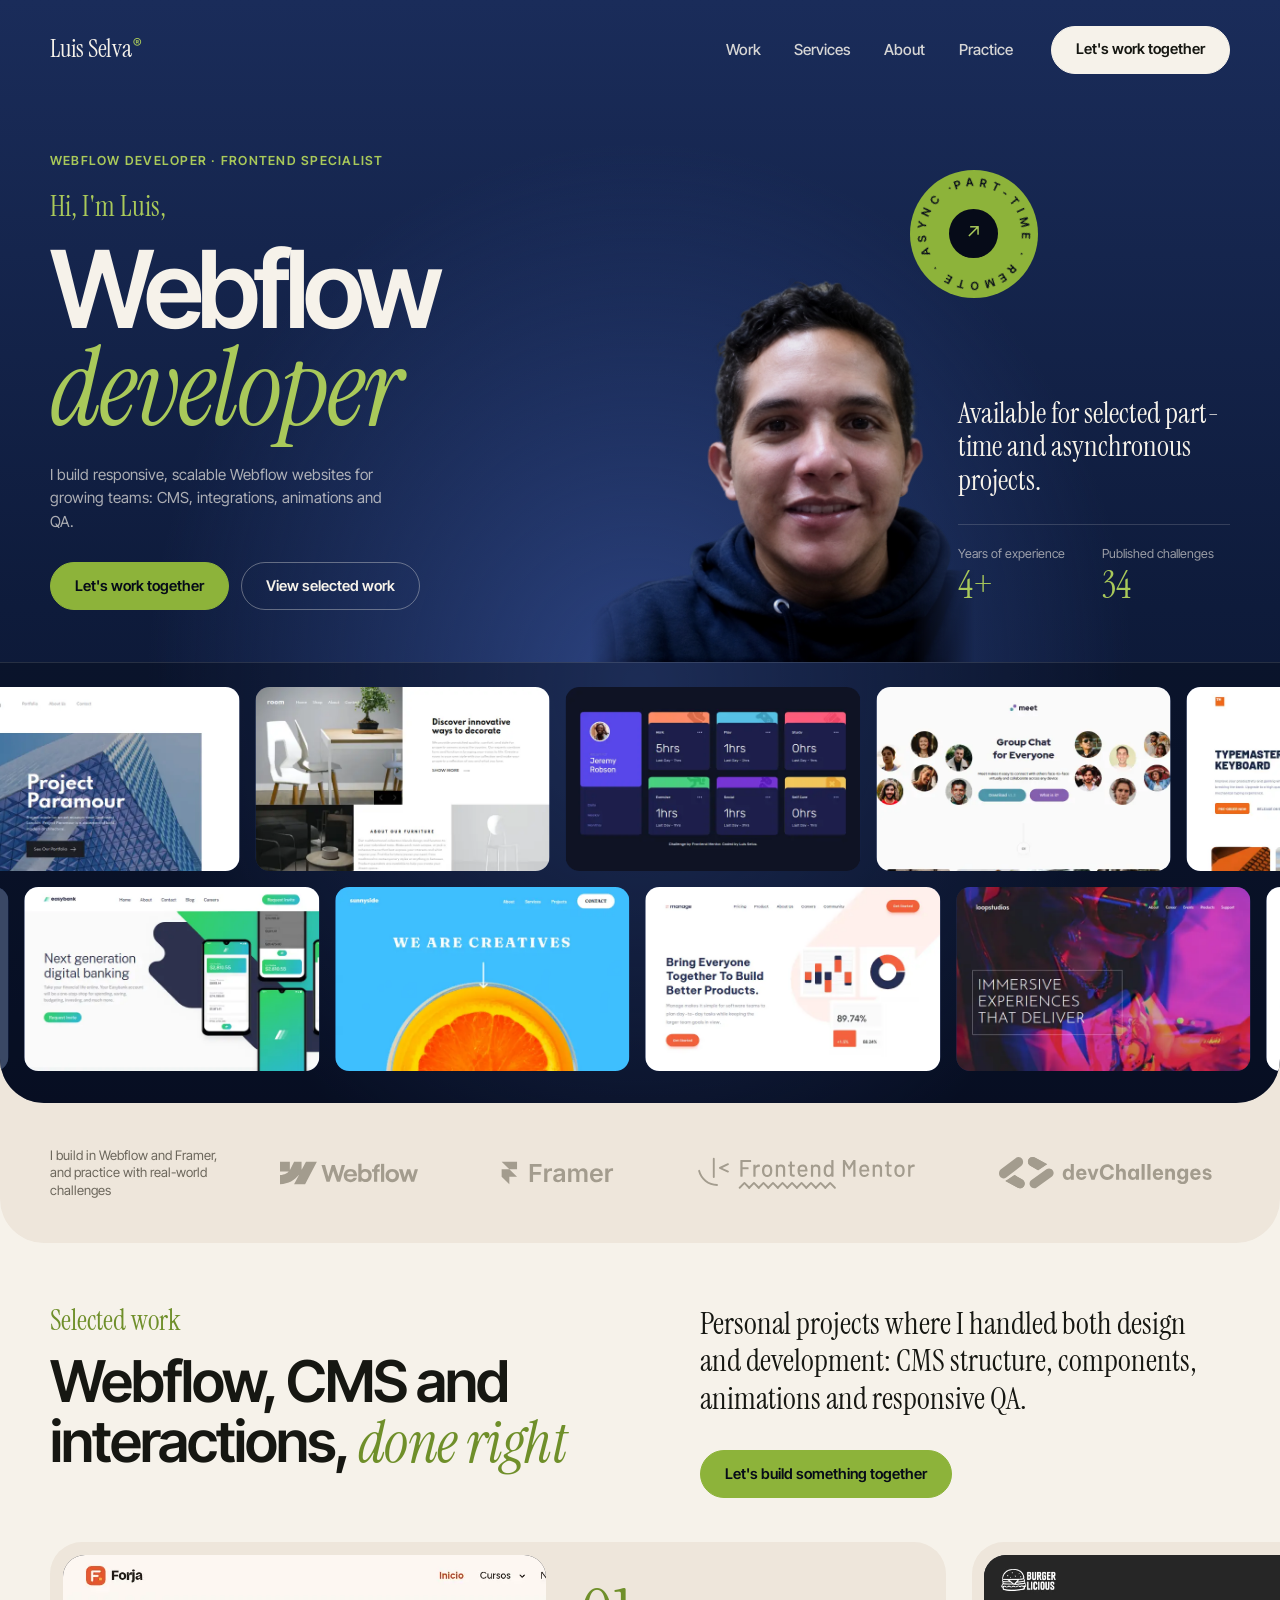
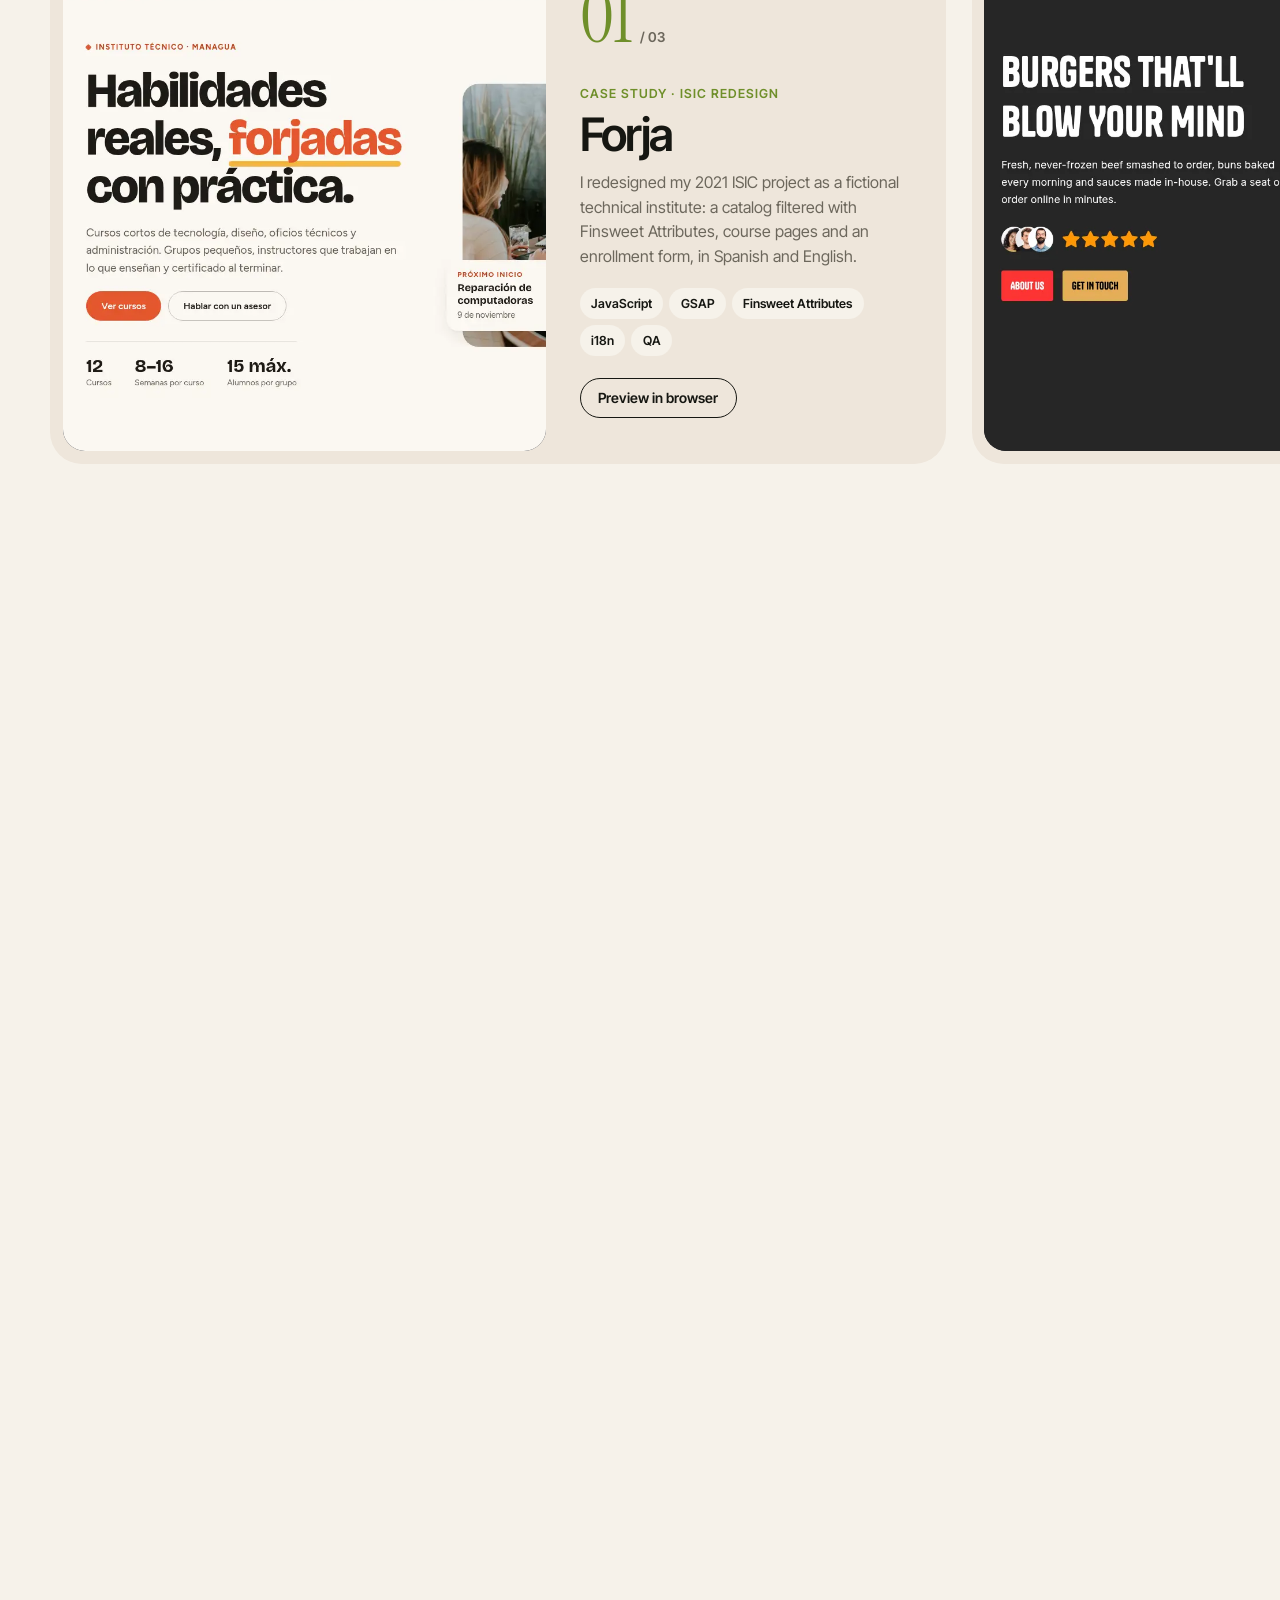
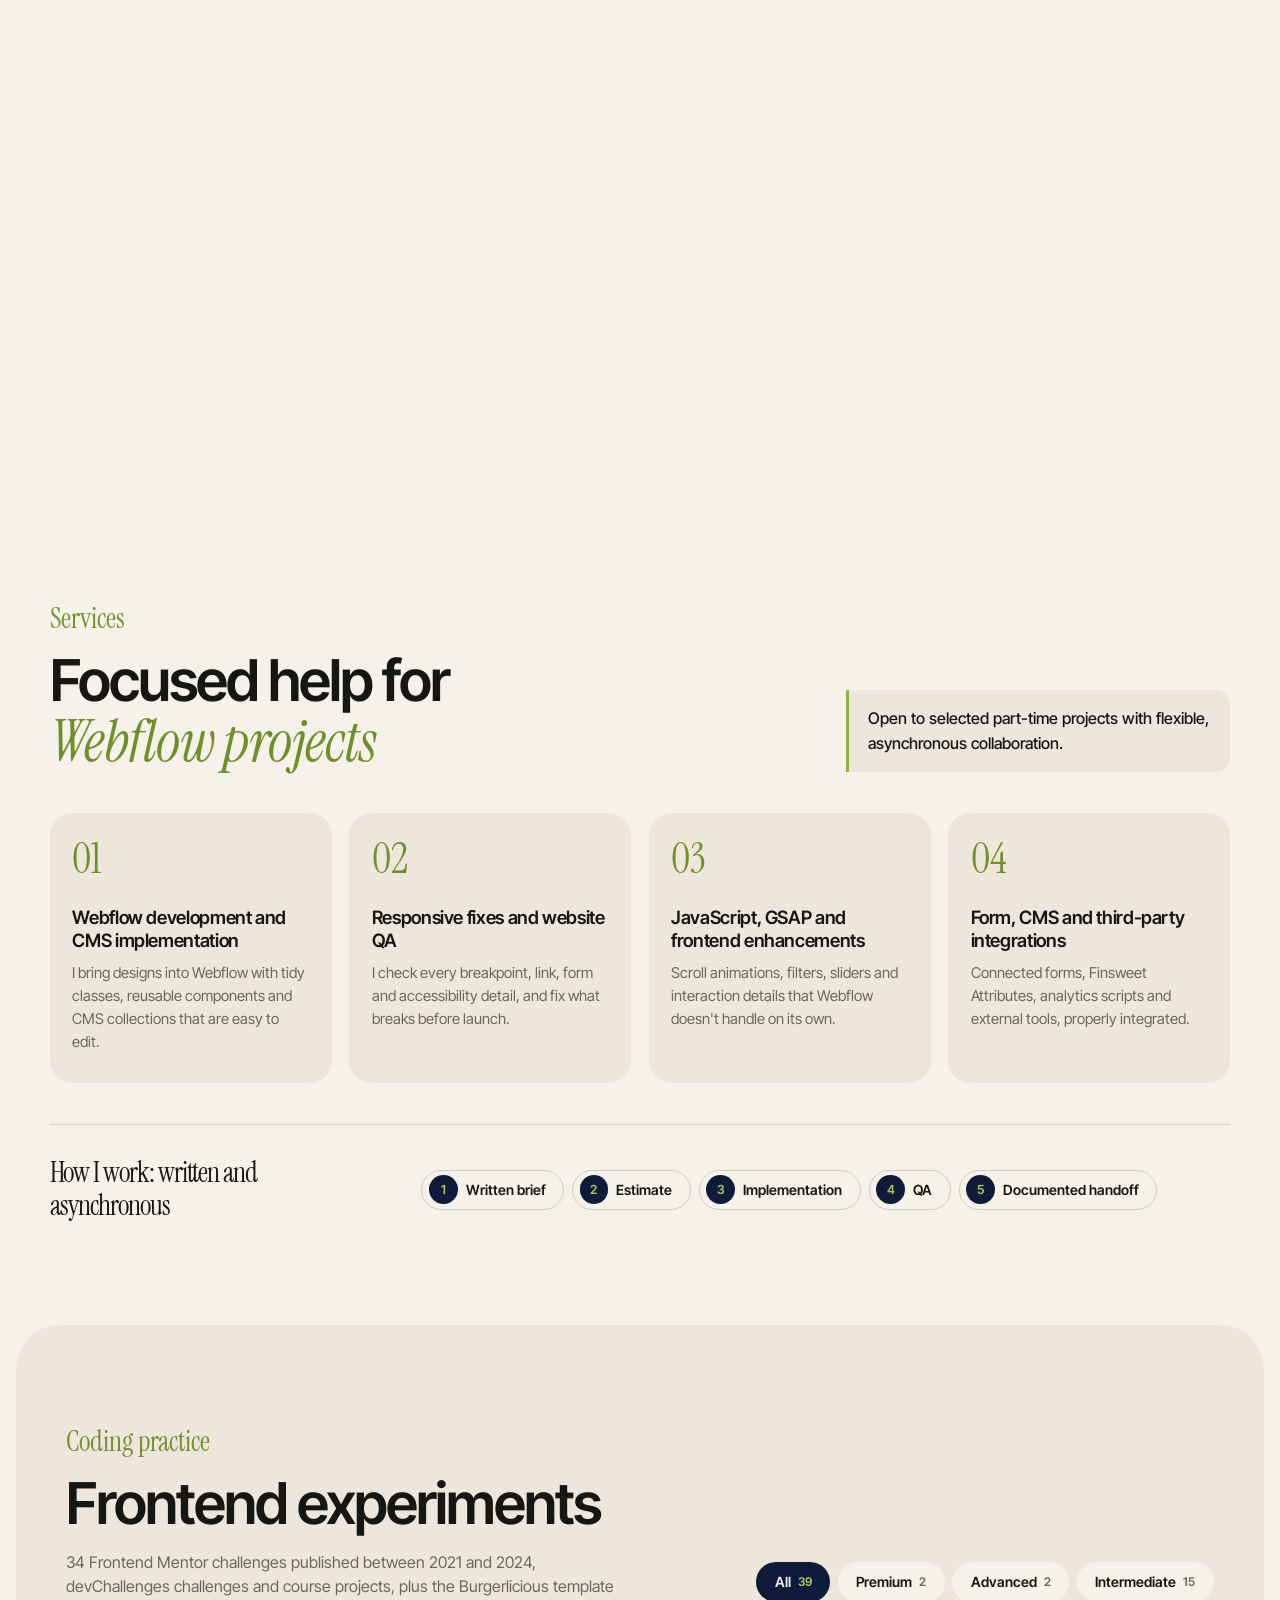
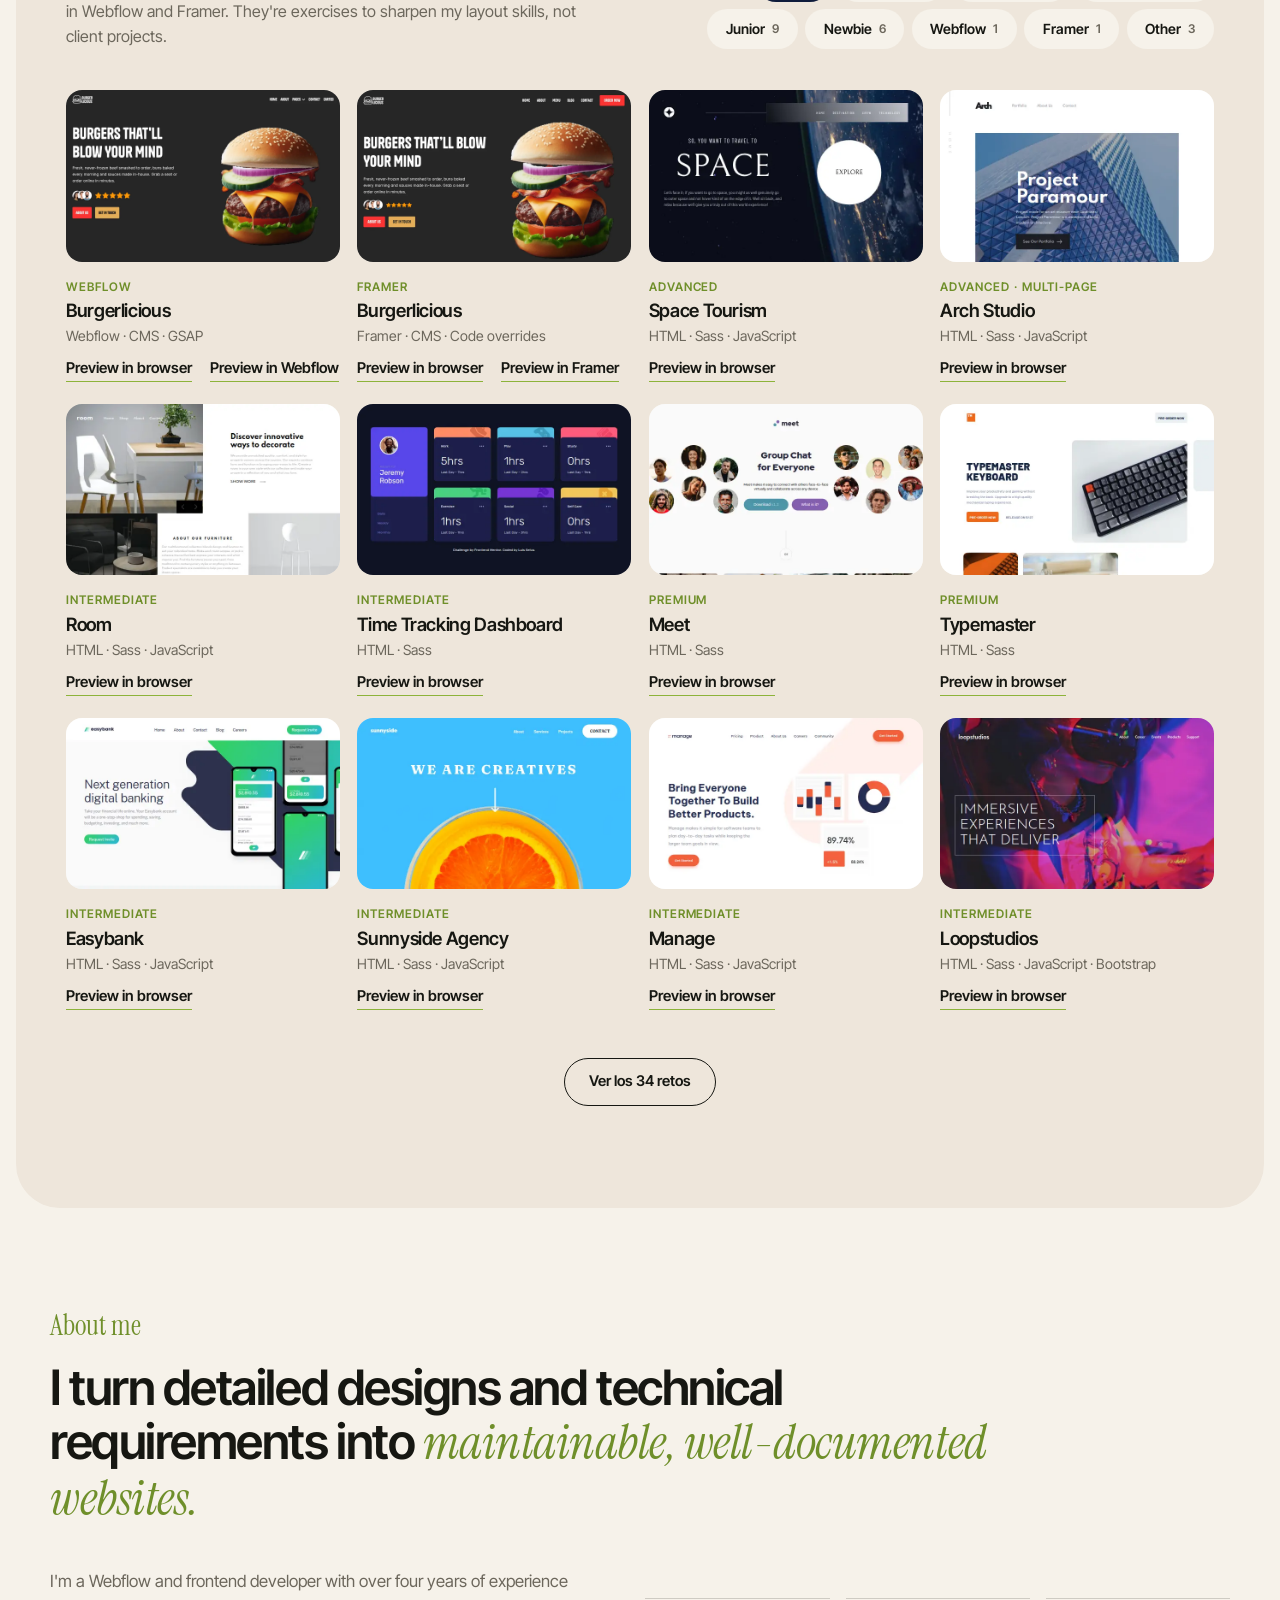
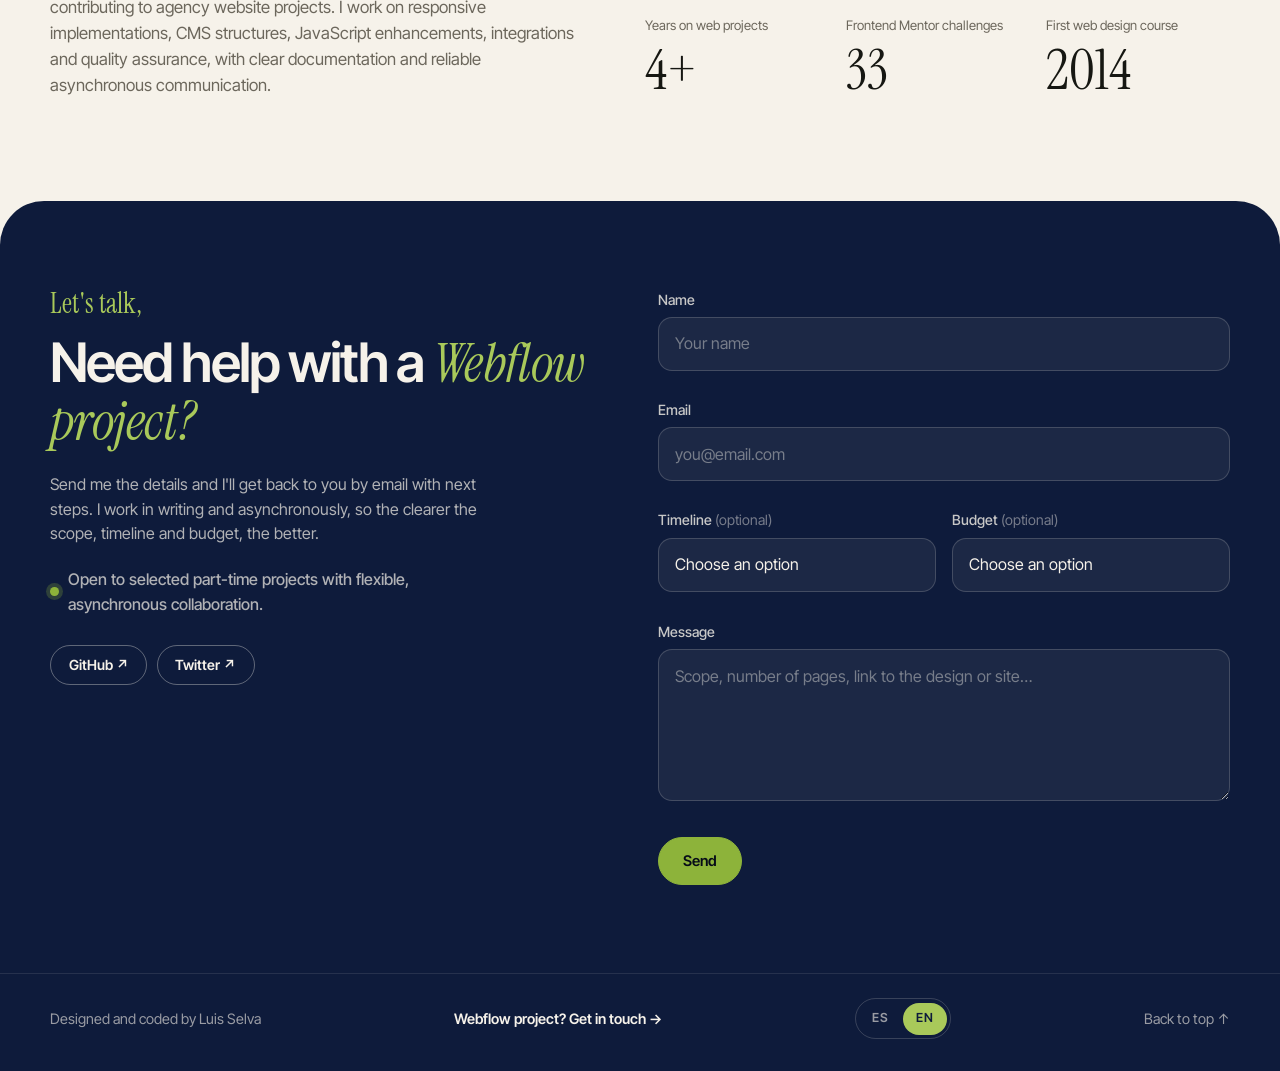
==== commit fed54583: "Reposition the portfolio for Webflow work: new hero, featured projects with tags, services and async" ====
--- a/index.html
+++ b/index.html
@@ -5,10 +5,18 @@
     <meta name="viewport" content="width=device-width, initial-scale=1.0" />
     <meta
       name="description"
-      content="Luis Selva, desarrollador web en Nicaragua. Maquetación e interfaces que se entienden a la primera."
+      content="Luis Selva, desarrollador Webflow y frontend. Sitios responsivos con CMS, integraciones, animaciones con GSAP y QA, en proyectos part-time y asíncronos."
     />
     <meta name="theme-color" content="#0e1b3b" />
-    <title>Luis Selva · Desarrollador web</title>
+    <title>Luis Selva · Desarrollador Webflow y frontend</title>
+    <meta property="og:type" content="website" />
+    <meta property="og:site_name" content="Luis Selva" />
+    <meta property="og:title" content="Luis Selva · Webflow Developer &amp; Frontend Specialist" />
+    <meta property="og:description" content="Responsive, scalable Webflow websites: CMS, integrations, GSAP animations and website QA. Available for selected part-time, asynchronous projects." />
+    <meta property="og:image" content="https://luis08201.github.io/new-portfolio/img/og.jpg" />
+    <meta property="og:image:width" content="1200" />
+    <meta property="og:image:height" content="630" />
+    <meta name="twitter:card" content="summary_large_image" />
     <link rel="icon" href="favicon.svg" type="image/svg+xml" />
     <link rel="preconnect" href="https://fonts.googleapis.com" />
     <link rel="preconnect" href="https://fonts.gstatic.com" crossorigin />
@@ -36,21 +44,27 @@
           <a class="brand" href="#inicio">Luis Selva<sup>®</sup></a>
           <ul class="topbar__links">
             <li><a href="#trabajo" data-i18n="nav.work">Trabajo</a></li>
+            <li><a href="#servicios" data-i18n="nav.services">Servicios</a></li>
+            <li><a href="#acerca" data-i18n="nav.about">Acerca</a></li>
             <li><a href="#practica" data-i18n="nav.practice">Práctica</a></li>
-            <li><a href="#acerca" data-i18n="nav.about">Acerca</a></li>
           </ul>
           <a class="pill pill--light" href="#contacto">
-            <span data-i18n="nav.cta">Escríbeme</span>
+            <span data-i18n="nav.cta">Trabajemos juntos</span>
           </a>
         </nav>
 
         <main id="contenido" class="hero__body">
           <div class="hero__intro">
+            <p class="hero__eyebrow" data-i18n="hero.eyebrow" data-load="slide" data-delay="0.1">Desarrollador Webflow · Especialista frontend</p>
             <p class="script" data-i18n="hero.script" data-load="slide" data-delay="0.2">Hola, soy Luis,</p>
-            <h1 data-i18n="hero.title" data-load="slide" data-delay="0.2">Desarrollador <em>web</em></h1>
+            <h1 data-i18n="hero.title" data-load="slide" data-delay="0.2">Desarrollador <em>Webflow</em></h1>
             <p class="hero__small" data-i18n="hero.small" data-load="slide" data-delay="0.3">
-              Maqueto páginas en HTML, CSS y JavaScript que cargan rápido y se
-              leen bien en cualquier pantalla.
+              Construyo sitios en Webflow responsivos y escalables para equipos en crecimiento:
+              CMS, integraciones, animaciones y QA.
+            </p>
+            <p class="hero__ctas" data-load="slide" data-delay="0.35">
+              <a class="pill pill--green" href="#contacto"><span data-i18n="hero.cta">Trabajemos juntos</span></a>
+              <a class="pill pill--outline-light" href="#trabajo"><span data-i18n="hero.cta2">Ver trabajos</span></a>
             </p>
           </div>
 
@@ -58,21 +72,21 @@
             <img src="img/luis.png" alt="Luis Selva" width="800" height="800" />
           </figure>
 
-          <a class="badge" data-load="fade" data-delay="0.4" href="#contacto" aria-label="Disponible para nuevos proyectos. Escríbeme" data-i18n-aria="badge.label">
+          <a class="badge" data-load="fade" data-delay="0.4" href="#contacto" aria-label="Disponible para proyectos part-time y asíncronos. Escríbeme" data-i18n-aria="badge.label">
             <svg class="badge__ring" viewBox="0 0 120 120" aria-hidden="true">
               <defs>
                 <path id="badge-path" d="M60,60 m-45,0 a45,45 0 1,1 90,0 a45,45 0 1,1 -90,0" />
               </defs>
-              <text><textPath href="#badge-path" textLength="280" lengthAdjust="spacing" data-i18n="badge.ring">Disponible · Frontend · Nicaragua ·</textPath></text>
+              <text><textPath href="#badge-path" textLength="280" lengthAdjust="spacing" data-i18n="badge.ring">Part-time · Remoto · Asíncrono ·</textPath></text>
             </svg>
             <span class="badge__core" aria-hidden="true">↗</span>
           </a>
 
           <div class="hero__aside" data-load="slide" data-delay="0.3">
-            <p class="hero__quote" data-i18n="hero.quote">Una buena interfaz se entiende a la primera.</p>
+            <p class="hero__quote" data-i18n="hero.quote">Disponible para proyectos part-time seleccionados y asíncronos.</p>
             <dl class="hero__facts">
-              <div><dt data-i18n="hero.fact1">Retos publicados</dt><dd data-count="34">34</dd></div>
-              <div><dt data-i18n="hero.fact2">Primer curso</dt><dd>2014</dd></div>
+              <div><dt data-i18n="hero.fact1">Años de experiencia</dt><dd>4+</dd></div>
+              <div><dt data-i18n="hero.fact2">Retos publicados</dt><dd data-count="34">34</dd></div>
             </dl>
           </div>
         </main>
@@ -97,26 +111,26 @@
         </div>
       </header>
 
-      <section class="trust" aria-label="Dónde he practicado" data-i18n-aria="trust.label">
-        <p class="trust__label" data-i18n="trust.text">Plataformas donde practico con retos reales</p>
+      <section class="trust" aria-label="Herramientas y plataformas" data-i18n-aria="trust.label">
+        <p class="trust__label" data-i18n="trust.text">Construyo en Webflow y Framer, y practico con retos reales</p>
         <ul class="trust__list">
+          <li><img src="img/logos/webflow.svg" alt="Webflow" width="142" height="25" /></li>
+          <li><img src="img/logos/framer.svg" alt="Framer" width="116" height="25" /></li>
           <li><img src="img/logos/frontend-mentor.svg" alt="Frontend Mentor" width="175" height="25" /></li>
           <li><img src="img/logos/devchallenges.svg" alt="devChallenges" width="229" height="31" /></li>
-          <li><img src="img/logos/webflow.svg" alt="Webflow" width="142" height="25" /></li>
-          <li><img src="img/logos/framer.svg" alt="Framer" width="116" height="25" /></li>
         </ul>
       </section>
 
       <section class="section" id="trabajo" aria-labelledby="trabajo-titulo">
         <div class="split">
           <div>
-            <p class="script script--green" data-i18n="work.script">Detrás del código</p>
-            <h2 id="trabajo-titulo" data-i18n="work.title">Páginas claras que hacen la visita <em>más simple</em></h2>
+            <p class="script script--green" data-i18n="work.script">Trabajos seleccionados</p>
+            <h2 id="trabajo-titulo" data-i18n="work.title">Webflow, CMS e interacciones <em>bien resueltas</em></h2>
           </div>
           <div class="split__aside">
             <p class="lead-serif" data-i18n="work.lead">
-              Me enfoco en interfaces limpias e intuitivas, construidas con
-              cuidado desde la primera línea de HTML.
+              Proyectos propios donde hice el diseño y el desarrollo completos:
+              estructura del CMS, componentes, animaciones y QA responsive.
             </p>
             <a class="pill pill--green" href="#contacto">
               <span data-i18n="work.cta">Construyamos algo juntos</span>
@@ -131,10 +145,11 @@
                 <img src="img/forja.webp" alt="" width="1280" height="860" loading="lazy" style="object-position: left top" />
               </a>
               <div class="work__body">
-                <p class="work__num">01<span>/ 06</span></p>
+                <p class="work__num">01<span>/ 03</span></p>
                 <p class="project__tag" data-i18n="work.forja.tag">Caso de estudio · Rediseño de ISIC</p>
                 <h3><a href="forja/">Forja</a></h3>
                 <p class="work__text" data-i18n="work.forja.text">Rediseñé mi proyecto ISIC de 2021 como un instituto técnico ficticio: catálogo filtrable con Finsweet Attributes, páginas de curso y formulario de inscripción, en español e inglés.</p>
+                <ul class="work__tags" aria-label="Tecnologías" data-i18n-aria="work.tagsLabel"><li>JavaScript</li><li>GSAP</li><li>Finsweet Attributes</li><li>i18n</li><li>QA</li></ul>
                 <p class="project__buttons">
                   <a class="pill pill--outline pill--sm" href="forja/"><span data-i18n="link.browser">Ver en el navegador</span></a>
                 </p>
@@ -145,10 +160,11 @@
                 <img src="img/burgerlicious.webp" alt="" width="1280" height="860" loading="lazy" style="object-position: left top" />
               </a>
               <div class="work__body">
-                <p class="work__num">02<span>/ 06</span></p>
+                <p class="work__num">02<span>/ 03</span></p>
                 <p class="project__tag" data-i18n="work.burger.tag">Plantilla de Webflow · 2026</p>
                 <h3><a href="https://burgerlicious.webflow.io/" target="_blank" rel="noopener">Burgerlicious</a></h3>
-                <p class="work__text" data-i18n="work.burger.text">Plantilla de Webflow para hamburgueserías: menú y blog administrados desde el CMS, componentes reutilizables e interacciones con GSAP.</p>
+                <p class="work__text" data-i18n="work.burger.text">Diseñé y desarrollé una plantilla de Webflow para hamburgueserías: colecciones CMS para el menú y el blog, componentes reutilizables, interacciones con GSAP y QA en todos los breakpoints.</p>
+                <ul class="work__tags" aria-label="Tecnologías" data-i18n-aria="work.tagsLabel"><li>Webflow</li><li>CMS</li><li>GSAP</li><li>QA</li></ul>
                 <p class="project__buttons">
                   <a class="pill pill--outline pill--sm" href="https://burgerlicious.webflow.io/" target="_blank" rel="noopener"><span data-i18n="link.browser">Ver en el navegador</span></a>
                   <a class="pill pill--outline pill--sm" href="https://preview.webflow.com/preview/burgerlicious?utm_medium=preview_link&amp;utm_source=designer&amp;utm_content=burgerlicious&amp;preview=13c2b8aefe0be28419e0fbde25394973&amp;locale=en&amp;workflow=preview" target="_blank" rel="noopener"><span data-i18n="link.webflow">Ver en Webflow</span></a>
@@ -160,75 +176,76 @@
                 <img src="img/burgerlicious-framer.webp" alt="" width="1280" height="860" loading="lazy" style="object-position: left top" />
               </a>
               <div class="work__body">
-                <p class="work__num">03<span>/ 06</span></p>
+                <p class="work__num">03<span>/ 03</span></p>
                 <p class="project__tag" data-i18n="work.burgerFramer.tag">Versión en Framer · 2026</p>
                 <h3><a href="https://hilarious-brand-871051.framer.app/" target="_blank" rel="noopener">Burgerlicious · Framer</a></h3>
                 <p class="work__text" data-i18n="work.burgerFramer.text">La misma plantilla reconstruida en Framer: menú como catálogo con botón “Order now”, blog con el CMS de Framer y la hamburguesa que se desarma al hacer scroll.</p>
+                <ul class="work__tags" aria-label="Tecnologías" data-i18n-aria="work.tagsLabel"><li>Framer</li><li>CMS</li><li>Code overrides</li><li>QA</li></ul>
                 <p class="project__buttons">
                   <a class="pill pill--outline pill--sm" href="https://hilarious-brand-871051.framer.app/" target="_blank" rel="noopener"><span data-i18n="link.browser">Ver en el navegador</span></a>
                   <a class="pill pill--outline pill--sm" href="https://framer.com/projects/Burgerlicious--Z3IbG6fEh3c73QAXGYFD-8Tz8F" target="_blank" rel="noopener"><span data-i18n="link.framer">Ver en Framer</span></a>
                 </p>
               </div>
             </article>
-            <article class="work">
-              <a class="work__media work__media--cover" href="https://luis08201.github.io/Simple-Feature-Section/" tabindex="-1" aria-hidden="true">
-                <img src="https://raw.githubusercontent.com/luis08201/Simple-Feature-Section/main/thumbnail.jpg" alt="" width="1280" height="900" loading="lazy" />
-              </a>
-              <div class="work__body">
-                <p class="work__num">04<span>/ 06</span></p>
-                <p class="project__tag" data-i18n="work.sfs.tag">Reto de devChallenges · 2025</p>
-                <h3><a href="https://luis08201.github.io/Simple-Feature-Section/">Simple Feature Section</a></h3>
-                <p class="work__text" data-i18n="work.sfs.text">Sección de características con tres tarjetas sobre fondo oscuro. Práctica de maquetación, no un trabajo de cliente.</p>
-                <p class="project__buttons">
-                  <a class="pill pill--outline pill--sm" href="https://luis08201.github.io/Simple-Feature-Section/"><span data-i18n="link.browser">Ver en el navegador</span></a>
-                </p>
-              </div>
-            </article>
-            <article class="work">
-              <a class="work__media" href="https://luis08201.github.io/isic-version2021/" tabindex="-1" aria-hidden="true">
-                <img src="img/isic.png" alt="" width="307" height="259" loading="lazy" />
-              </a>
-              <div class="work__body">
-                <p class="work__num">05<span>/ 06</span></p>
-                <p class="project__tag" data-i18n="work.isic.tag">Proyecto de curso · ISIC</p>
-                <h3><a href="https://luis08201.github.io/isic-version2021/">ISIC</a></h3>
-                <p class="work__text" data-i18n="work.isic.text">Proyecto final del curso de diseño web que tomé en 2014, rehecho en 2021 con lo aprendido desde entonces.</p>
-                <p class="project__buttons">
-                  <a class="pill pill--outline pill--sm" href="https://luis08201.github.io/isic-version2021/"><span data-i18n="link.browser">Ver en el navegador</span></a>
-                </p>
-              </div>
-            </article>
-            <article class="work">
-              <a class="work__media" href="https://luis08201.github.io/SYDICOM/" tabindex="-1" aria-hidden="true">
-                <img src="img/sydicom.png" alt="" width="336" height="280" loading="lazy" />
-              </a>
-              <div class="work__body">
-                <p class="work__num">06<span>/ 06</span></p>
-                <p class="project__tag" data-i18n="work.sydicom.tag">Proyecto de curso · Unitec</p>
-                <h3><a href="https://luis08201.github.io/SYDICOM/">Sydicom</a></h3>
-                <p class="work__text" data-i18n="work.sydicom.text">Proyecto final del curso de diseño web de Unitec, rehecho en 2021.</p>
-                <p class="project__buttons">
-                  <a class="pill pill--outline pill--sm" href="https://luis08201.github.io/SYDICOM/"><span data-i18n="link.browser">Ver en el navegador</span></a>
-                </p>
-              </div>
-            </article>
-          </div>
+            </div>
+        </div>
+      </section>
+
+      <section class="section services" id="servicios" aria-labelledby="servicios-titulo">
+        <div class="services__head">
+          <div class="section-head">
+            <p class="script script--green" data-i18n="services.script">Servicios</p>
+            <h2 id="servicios-titulo" data-i18n="services.title">Ayuda puntual para <em>proyectos Webflow</em></h2>
+          </div>
+          <p class="services__note" data-i18n="services.note">Abierto a proyectos part-time seleccionados, con colaboración flexible y asíncrona.</p>
+        </div>
+        <ol class="services__list">
+          <li class="service">
+            <span class="service__num" aria-hidden="true">01</span>
+            <h3 data-i18n="services.s1.title">Desarrollo Webflow e implementación de CMS</h3>
+            <p data-i18n="services.s1.text">Paso el diseño a Webflow con clases ordenadas, componentes reutilizables y colecciones CMS fáciles de editar.</p>
+          </li>
+          <li class="service">
+            <span class="service__num" aria-hidden="true">02</span>
+            <h3 data-i18n="services.s2.title">Correcciones responsive y QA</h3>
+            <p data-i18n="services.s2.text">Reviso cada breakpoint, enlaces, formularios y accesibilidad, y corrijo lo que se rompe antes de publicar.</p>
+          </li>
+          <li class="service">
+            <span class="service__num" aria-hidden="true">03</span>
+            <h3 data-i18n="services.s3.title">JavaScript, GSAP y mejoras frontend</h3>
+            <p data-i18n="services.s3.text">Animaciones con scroll, filtros, sliders y detalles de interacción que Webflow no resuelve por sí solo.</p>
+          </li>
+          <li class="service">
+            <span class="service__num" aria-hidden="true">04</span>
+            <h3 data-i18n="services.s4.title">Integraciones de formularios, CMS y terceros</h3>
+            <p data-i18n="services.s4.text">Formularios conectados, Finsweet Attributes, scripts de analítica y herramientas externas bien integradas.</p>
+          </li>
+        </ol>
+        <div class="process">
+          <h3 class="process__title" data-i18n="process.title">Cómo trabajo, por escrito y de forma asíncrona</h3>
+          <ol class="process__steps">
+            <li><span data-i18n="process.s1">Brief escrito</span></li>
+            <li><span data-i18n="process.s2">Estimación</span></li>
+            <li><span data-i18n="process.s3">Implementación</span></li>
+            <li><span data-i18n="process.s4">QA</span></li>
+            <li><span data-i18n="process.s5">Entrega documentada</span></li>
+          </ol>
         </div>
       </section>
 
       <section class="section section--tint" id="practica" aria-labelledby="practica-titulo">
         <div class="practice__head">
           <div class="section-head">
-            <p class="script script--green" data-i18n="practice.script">Práctica</p>
-            <h2 id="practica-titulo" data-i18n="practice.title">Retos y plantillas</h2>
+            <p class="script script--green" data-i18n="practice.script">Práctica de código</p>
+            <h2 id="practica-titulo" data-i18n="practice.title">Experimentos frontend</h2>
             <p data-i18n="practice.text">
-              34 retos de Frontend Mentor publicados entre 2021 y 2024, de tarjetas sencillas a sitios
-              de varias páginas, y una plantilla hecha en Webflow y Framer. Sirven para afinar la maquetación;
-              no son proyectos de cliente.
+              34 retos de Frontend Mentor publicados entre 2021 y 2024, retos de devChallenges y proyectos
+              de curso, además de la plantilla Burgerlicious en Webflow y Framer. Son ejercicios para afinar
+              la maquetación, no proyectos de cliente.
             </p>
           </div>
           <div class="filters" role="group" aria-label="Filtrar retos por nivel o plataforma" data-i18n-aria="filters.label">
-          <button type="button" class="chip" data-filter="todos" aria-pressed="true"><span class="chip__label" data-i18n="lvl.todos">Todos</span><span class="chip__count">36</span></button>
+          <button type="button" class="chip" data-filter="todos" aria-pressed="true"><span class="chip__label" data-i18n="lvl.todos">Todos</span><span class="chip__count">39</span></button>
           <button type="button" class="chip" data-filter="premium" aria-pressed="false"><span class="chip__label" data-i18n="lvl.premium">Premium</span><span class="chip__count">2</span></button>
           <button type="button" class="chip" data-filter="avanzado" aria-pressed="false"><span class="chip__label" data-i18n="lvl.avanzado">Avanzado</span><span class="chip__count">2</span></button>
           <button type="button" class="chip" data-filter="intermedio" aria-pressed="false"><span class="chip__label" data-i18n="lvl.intermedio">Intermedio</span><span class="chip__count">15</span></button>
@@ -236,6 +253,7 @@
           <button type="button" class="chip" data-filter="newbie" aria-pressed="false"><span class="chip__label" data-i18n="lvl.newbie">Newbie</span><span class="chip__count">6</span></button>
           <button type="button" class="chip" data-filter="webflow" aria-pressed="false"><span class="chip__label">Webflow</span><span class="chip__count">1</span></button>
           <button type="button" class="chip" data-filter="framer" aria-pressed="false"><span class="chip__label">Framer</span><span class="chip__count">1</span></button>
+          <button type="button" class="chip" data-filter="otros" aria-pressed="false"><span class="chip__label" data-i18n="lvl.otros">Otros</span><span class="chip__count">3</span></button>
           </div>
         </div>
         <div class="practice" id="lista-retos">
@@ -569,6 +587,33 @@
             <p class="practice__stack">HTML · CSS</p>
             <p class="project__links"><a href="https://luis08201.github.io/qr-code-component-v1/" data-i18n="link.browser">Ver en el navegador</a></p>
           </article>
+          <article class="reto" data-level="otros" data-extra hidden>
+            <a class="practice__media" href="https://luis08201.github.io/Simple-Feature-Section/" tabindex="-1" aria-hidden="true">
+              <img src="https://raw.githubusercontent.com/luis08201/Simple-Feature-Section/main/thumbnail.jpg" alt="" width="1280" height="900" loading="lazy" />
+            </a>
+            <p class="practice__level" data-i18n="lvl.devchallenges">devChallenges</p>
+            <h3><a href="https://luis08201.github.io/Simple-Feature-Section/">Simple Feature Section</a></h3>
+            <p class="practice__stack">HTML · CSS</p>
+            <p class="project__links"><a href="https://luis08201.github.io/Simple-Feature-Section/" data-i18n="link.browser">Ver en el navegador</a></p>
+          </article>
+          <article class="reto" data-level="otros" data-extra hidden>
+            <a class="practice__media" href="https://luis08201.github.io/isic-version2021/" tabindex="-1" aria-hidden="true">
+              <img src="img/isic.png" alt="" width="307" height="259" loading="lazy" style="object-fit: contain; padding: 1.5rem" />
+            </a>
+            <p class="practice__level" data-i18n="lvl.curso">Proyecto de curso</p>
+            <h3><a href="https://luis08201.github.io/isic-version2021/">ISIC</a></h3>
+            <p class="practice__stack">HTML · CSS</p>
+            <p class="project__links"><a href="https://luis08201.github.io/isic-version2021/" data-i18n="link.browser">Ver en el navegador</a></p>
+          </article>
+          <article class="reto" data-level="otros" data-extra hidden>
+            <a class="practice__media" href="https://luis08201.github.io/SYDICOM/" tabindex="-1" aria-hidden="true">
+              <img src="img/sydicom.png" alt="" width="336" height="280" loading="lazy" style="object-fit: contain; padding: 1.5rem" />
+            </a>
+            <p class="practice__level" data-i18n="lvl.curso">Proyecto de curso</p>
+            <h3><a href="https://luis08201.github.io/SYDICOM/">Sydicom</a></h3>
+            <p class="practice__stack">HTML · CSS</p>
+            <p class="project__links"><a href="https://luis08201.github.io/SYDICOM/" data-i18n="link.browser">Ver en el navegador</a></p>
+          </article>
         </div>
         <div class="practice__toggle">
           <button type="button" class="pill pill--outline" id="ver-todos" aria-expanded="false" aria-controls="lista-retos">
@@ -580,19 +625,19 @@
       <section class="section about" id="acerca" aria-labelledby="acerca-titulo">
         <p class="script script--green" data-i18n="about.script">Acerca de mí</p>
         <h2 id="acerca-titulo" class="about__statement" data-i18n="about.statement">
-          Desde la universidad me gusta construir programas con una
-          interactividad <em>llamativa y amigable</em> para las personas.
+          Convierto diseños detallados y requisitos técnicos en sitios
+          <em>mantenibles y bien documentados.</em>
         </h2>
         <div class="about__row">
           <p class="about__body" data-i18n="about.body">
-            La persistencia, la perseverancia, la disciplina y el hambre de
-            aprender me han llevado a comprender un poco más el desarrollo web.
-            Sigo aprendiendo para mejorar como persona y como profesional.
+            Soy desarrollador Webflow y frontend con más de cuatro años de experiencia en proyectos web de
+            agencia. Trabajo en implementaciones responsive, estructuras de CMS, mejoras con JavaScript,
+            integraciones y control de calidad, con documentación clara y comunicación asíncrona confiable.
           </p>
           <dl class="facts">
-            <div><dt data-i18n="about.fact1">Primer curso de diseño web</dt><dd>2014</dd></div>
+            <div><dt data-i18n="about.fact1">Años en proyectos web</dt><dd>4+</dd></div>
             <div><dt data-i18n="about.fact2">Retos de Frontend Mentor</dt><dd data-count="34">34</dd></div>
-            <div><dt data-i18n="about.fact3">Último reto publicado</dt><dd>2025</dd></div>
+            <div><dt data-i18n="about.fact3">Primer curso de diseño web</dt><dd>2014</dd></div>
           </dl>
         </div>
       </section>
@@ -600,11 +645,12 @@
       <section class="contact" id="contacto" aria-labelledby="contacto-titulo">
         <div class="contact__intro">
           <p class="script" data-i18n="contact.script">Hablemos,</p>
-          <h2 id="contacto-titulo" data-i18n="contact.title">¿Tienes una página <em>en mente?</em></h2>
+          <h2 id="contacto-titulo" data-i18n="contact.title">¿Necesitas ayuda con un proyecto <em>Webflow?</em></h2>
           <p data-i18n="contact.text">
-            Cuéntame qué necesitas y te respondo al correo que dejes. También
-            estoy en GitHub y en Twitter.
+            Envíame los detalles y te respondo por correo con los siguientes pasos. Trabajo por escrito y de
+            forma asíncrona, así que cuanto más claro el alcance, el plazo y el presupuesto, mejor.
           </p>
+          <p class="contact__note" data-i18n="contact.note">Abierto a proyectos part-time seleccionados con colaboración flexible y asíncrona.</p>
           <ul class="social">
             <li><a class="pill pill--outline-light pill--sm" href="https://github.com/luis08201"><span>GitHub ↗</span></a></li>
             <li><a class="pill pill--outline-light pill--sm" href="https://twitter.com/luis08201"><span>Twitter ↗</span></a></li>
@@ -621,9 +667,32 @@
             <input id="correo" name="email" type="email" autocomplete="email" placeholder="tu@correo.com" data-i18n-placeholder="form.email.placeholder" required />
             <p class="field-error" id="correo-error"></p>
           </div>
+          <div class="field-row">
+            <div class="field">
+              <label for="plazo" data-i18n="form.timeline">Plazo <span class="field__optional">(opcional)</span></label>
+              <select id="plazo" name="timeline">
+                <option value="" data-i18n="form.choose">Elige una opción</option>
+                <option value="1-2 weeks" data-i18n="form.timeline.1">1–2 semanas</option>
+                <option value="2-4 weeks" data-i18n="form.timeline.2">2–4 semanas</option>
+                <option value="1-2 months" data-i18n="form.timeline.3">1–2 meses</option>
+                <option value="Flexible" data-i18n="form.timeline.4">Flexible</option>
+              </select>
+            </div>
+            <div class="field">
+              <label for="presupuesto" data-i18n="form.budget">Presupuesto <span class="field__optional">(opcional)</span></label>
+              <select id="presupuesto" name="budget">
+                <option value="" data-i18n="form.choose">Elige una opción</option>
+                <option value="Under $500" data-i18n="form.budget.1">Menos de $500</option>
+                <option value="$500-$1,500">$500–$1,500</option>
+                <option value="$1,500-$3,000">$1,500–$3,000</option>
+                <option value="$3,000+">$3,000+</option>
+                <option value="To be defined" data-i18n="form.budget.tbd">Por definir</option>
+              </select>
+            </div>
+          </div>
           <div class="field">
             <label for="mensaje" data-i18n="form.message">Mensaje</label>
-            <textarea id="mensaje" name="message" placeholder="Cuéntame sobre tu proyecto…" data-i18n-placeholder="form.message.placeholder" required></textarea>
+            <textarea id="mensaje" name="message" placeholder="Alcance, número de páginas, enlace al diseño o al sitio…" data-i18n-placeholder="form.message.placeholder" required></textarea>
             <p class="field-error" id="mensaje-error"></p>
           </div>
           <button type="submit" class="pill pill--green">
@@ -635,6 +704,7 @@
 
       <footer class="footer">
         <p data-i18n="footer.credit">Diseñado y codificado por Luis Selva</p>
+        <a class="footer__cta" href="#contacto" data-i18n="footer.cta">¿Proyecto Webflow? Escríbeme →</a>
         <div class="lang" role="group" aria-label="Idioma" data-i18n-aria="lang.label">
           <button type="button" class="lang__option" data-lang="es" lang="es" aria-pressed="true" aria-label="Español">ES</button>
           <button type="button" class="lang__option" data-lang="en" lang="en" aria-pressed="false" aria-label="English">EN</button>
--- a/css/style.css
+++ b/css/style.css
@@ -277,6 +277,22 @@
   margin-bottom: 1.1rem;
 }
 
+.hero__eyebrow {
+  margin: 0 0 1.4rem;
+  font-size: 0.78rem;
+  font-weight: 600;
+  letter-spacing: 0.1em;
+  text-transform: uppercase;
+  color: var(--lime-soft);
+}
+
+.hero__ctas {
+  display: flex;
+  flex-wrap: wrap;
+  gap: 0.75rem;
+  margin: 1.8rem 0 0;
+}
+
 .hero h1 {
   max-width: 7.5ch;
   font-size: clamp(3.4rem, 8.4vw, 7.6rem);
@@ -869,6 +885,145 @@
   color: var(--muted);
 }
 
+.work__tags {
+  display: flex;
+  flex-wrap: wrap;
+  gap: 0.4rem;
+  margin: 0 0 1.4rem;
+  padding: 0;
+  list-style: none;
+}
+
+.work__tags li {
+  padding: 0.35rem 0.7rem;
+  border-radius: 999px;
+  background: var(--cream);
+  font-size: 0.78rem;
+  font-weight: 600;
+  color: var(--ink);
+}
+
+/* Services */
+
+.services__head {
+  display: grid;
+  grid-template-columns: repeat(2, minmax(0, 1fr));
+  align-items: end;
+  gap: 1.5rem 3rem;
+  margin-bottom: 2.6rem;
+}
+
+.services__head .section-head {
+  margin-bottom: 0;
+}
+
+.services__note {
+  justify-self: end;
+  max-width: 24rem;
+  margin: 0;
+  padding: 1rem 1.2rem;
+  border-left: 3px solid var(--lime);
+  background: var(--sand);
+  border-radius: 0 14px 14px 0;
+  font-weight: 500;
+}
+
+.services__list {
+  display: grid;
+  grid-template-columns: repeat(4, minmax(0, 1fr));
+  gap: 1.1rem;
+  margin: 0;
+  padding: 0;
+  list-style: none;
+}
+
+.service {
+  display: flex;
+  flex-direction: column;
+  padding: 1.6rem 1.4rem 1.8rem;
+  border-radius: var(--radius-lg);
+  background: var(--sand);
+  transition: transform 0.5s var(--ease-smooth), background-color var(--hover-speed) var(--ease-smooth);
+}
+
+.service:hover {
+  transform: translateY(-4px);
+  background: #e8dfd1;
+}
+
+.service__num {
+  font-family: var(--serif);
+  font-size: 2.6rem;
+  line-height: 1;
+  color: var(--lime-deep);
+}
+
+.service h3 {
+  margin: 1.6rem 0 0.6rem;
+  font-size: 1.15rem;
+  line-height: 1.25;
+  letter-spacing: -0.02em;
+}
+
+.service p {
+  margin: 0;
+  font-size: 0.93rem;
+  color: var(--muted);
+}
+
+.process {
+  display: grid;
+  grid-template-columns: minmax(0, 0.8fr) minmax(0, 2fr);
+  align-items: center;
+  gap: 1.2rem 3rem;
+  margin-top: 2.6rem;
+  padding-top: 2rem;
+  border-top: 1px solid rgba(22, 23, 18, 0.14);
+}
+
+.process__title {
+  margin: 0;
+  font-family: var(--serif);
+  font-size: clamp(1.4rem, 2.2vw, 1.8rem);
+  font-weight: 400;
+  line-height: 1.15;
+}
+
+.process__steps {
+  display: flex;
+  flex-wrap: wrap;
+  gap: 0.5rem;
+  margin: 0;
+  padding: 0;
+  list-style: none;
+  counter-reset: step;
+}
+
+.process__steps li {
+  counter-increment: step;
+  display: inline-flex;
+  align-items: center;
+  gap: 0.5rem;
+  min-height: 2.5rem;
+  padding: 0 1.1rem 0 0.4rem;
+  border: 1.5px solid rgba(22, 23, 18, 0.16);
+  border-radius: 999px;
+  font-size: 0.875rem;
+  font-weight: 600;
+}
+
+.process__steps li::before {
+  content: counter(step);
+  display: grid;
+  place-items: center;
+  width: 1.8rem;
+  height: 1.8rem;
+  border-radius: 50%;
+  background: var(--navy);
+  color: var(--lime-soft);
+  font-size: 0.78rem;
+}
+
 /* About */
 
 .about__statement {
@@ -954,6 +1109,24 @@
   color: rgba(246, 242, 234, 0.7);
 }
 
+.contact__intro > .contact__note {
+  display: inline-flex;
+  align-items: center;
+  gap: 0.6rem;
+  color: var(--lime-soft);
+  font-weight: 500;
+}
+
+.contact__note::before {
+  content: "";
+  width: 0.55rem;
+  height: 0.55rem;
+  flex: none;
+  border-radius: 50%;
+  background: var(--lime);
+  box-shadow: 0 0 0 4px rgba(141, 179, 58, 0.25);
+}
+
 .social {
   display: flex;
   flex-wrap: wrap;
@@ -990,7 +1163,33 @@
   color: rgba(246, 242, 234, 0.8);
 }
 
+.field-row {
+  display: grid;
+  grid-template-columns: repeat(2, minmax(0, 1fr));
+  gap: 1.2rem 1rem;
+  margin-bottom: 1.55rem;
+}
+
+.field__optional {
+  color: rgba(246, 242, 234, 0.45);
+  font-weight: 400;
+}
+
+select {
+  appearance: none;
+  background-image: url("data:image/svg+xml,%3Csvg xmlns='http://www.w3.org/2000/svg' width='12' height='8' fill='none'%3E%3Cpath d='M1 1.5l5 5 5-5' stroke='%23f6f2ea' stroke-width='1.6'/%3E%3C/svg%3E");
+  background-repeat: no-repeat;
+  background-position: right 1rem center;
+  padding-right: 2.6rem;
+  cursor: pointer;
+}
+
+select option {
+  color: var(--ink);
+}
+
 input,
+select,
 textarea {
   width: 100%;
   font: inherit;
@@ -1009,6 +1208,7 @@
 }
 
 input:focus,
+select:focus,
 textarea:focus {
   outline: none;
   border-color: var(--lime);
@@ -1069,6 +1269,11 @@
 .footer a {
   text-decoration: none;
   transition: color var(--hover-speed) var(--ease-smooth);
+}
+
+.footer__cta {
+  color: var(--cream);
+  font-weight: 600;
 }
 
 .footer a:hover {
@@ -1142,8 +1347,18 @@
   }
 
   .practice__head,
+  .services__head,
+  .process,
   .about__row {
     grid-template-columns: 1fr;
+  }
+
+  .services__note {
+    justify-self: start;
+  }
+
+  .services__list {
+    grid-template-columns: repeat(2, minmax(0, 1fr));
   }
 
   .filters {
@@ -1220,7 +1435,9 @@
 }
 
 @media (max-width: 480px) {
-  .practice {
+  .practice,
+  .services__list,
+  .field-row {
     grid-template-columns: 1fr;
   }
 
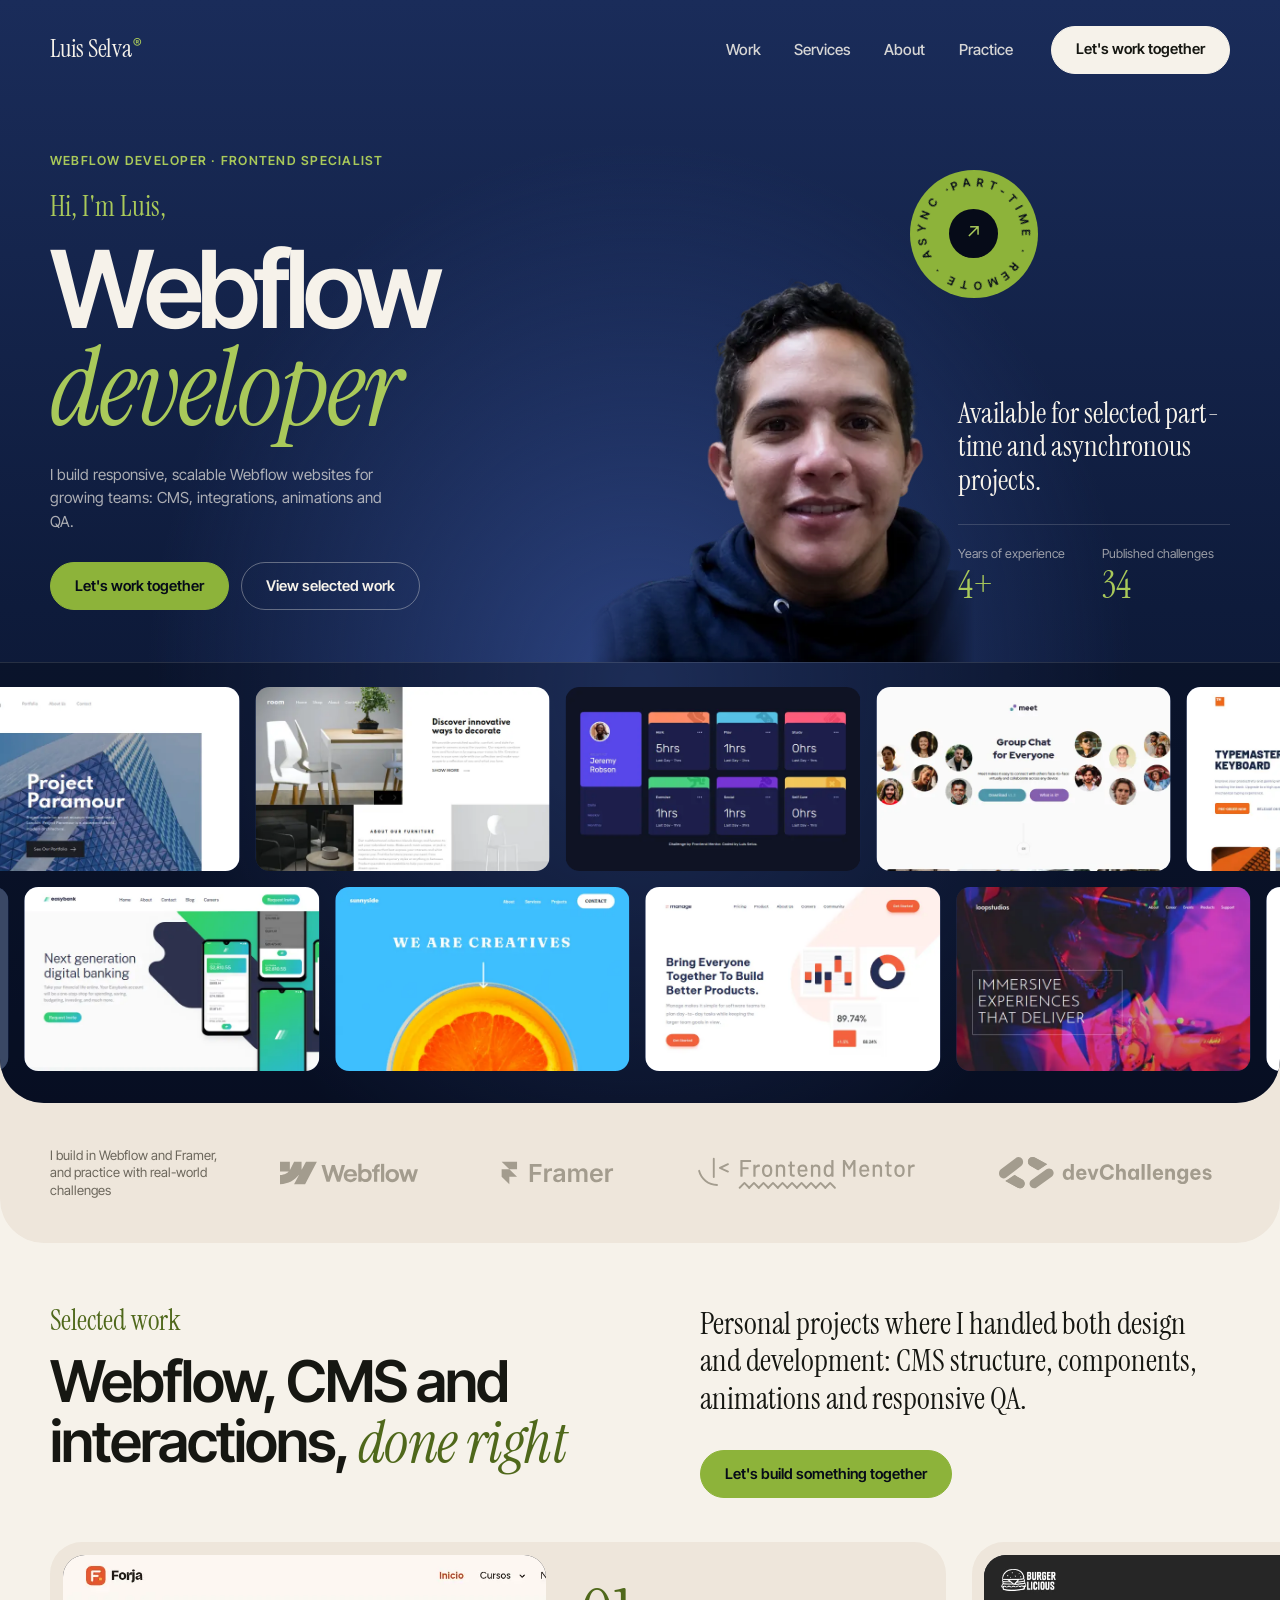
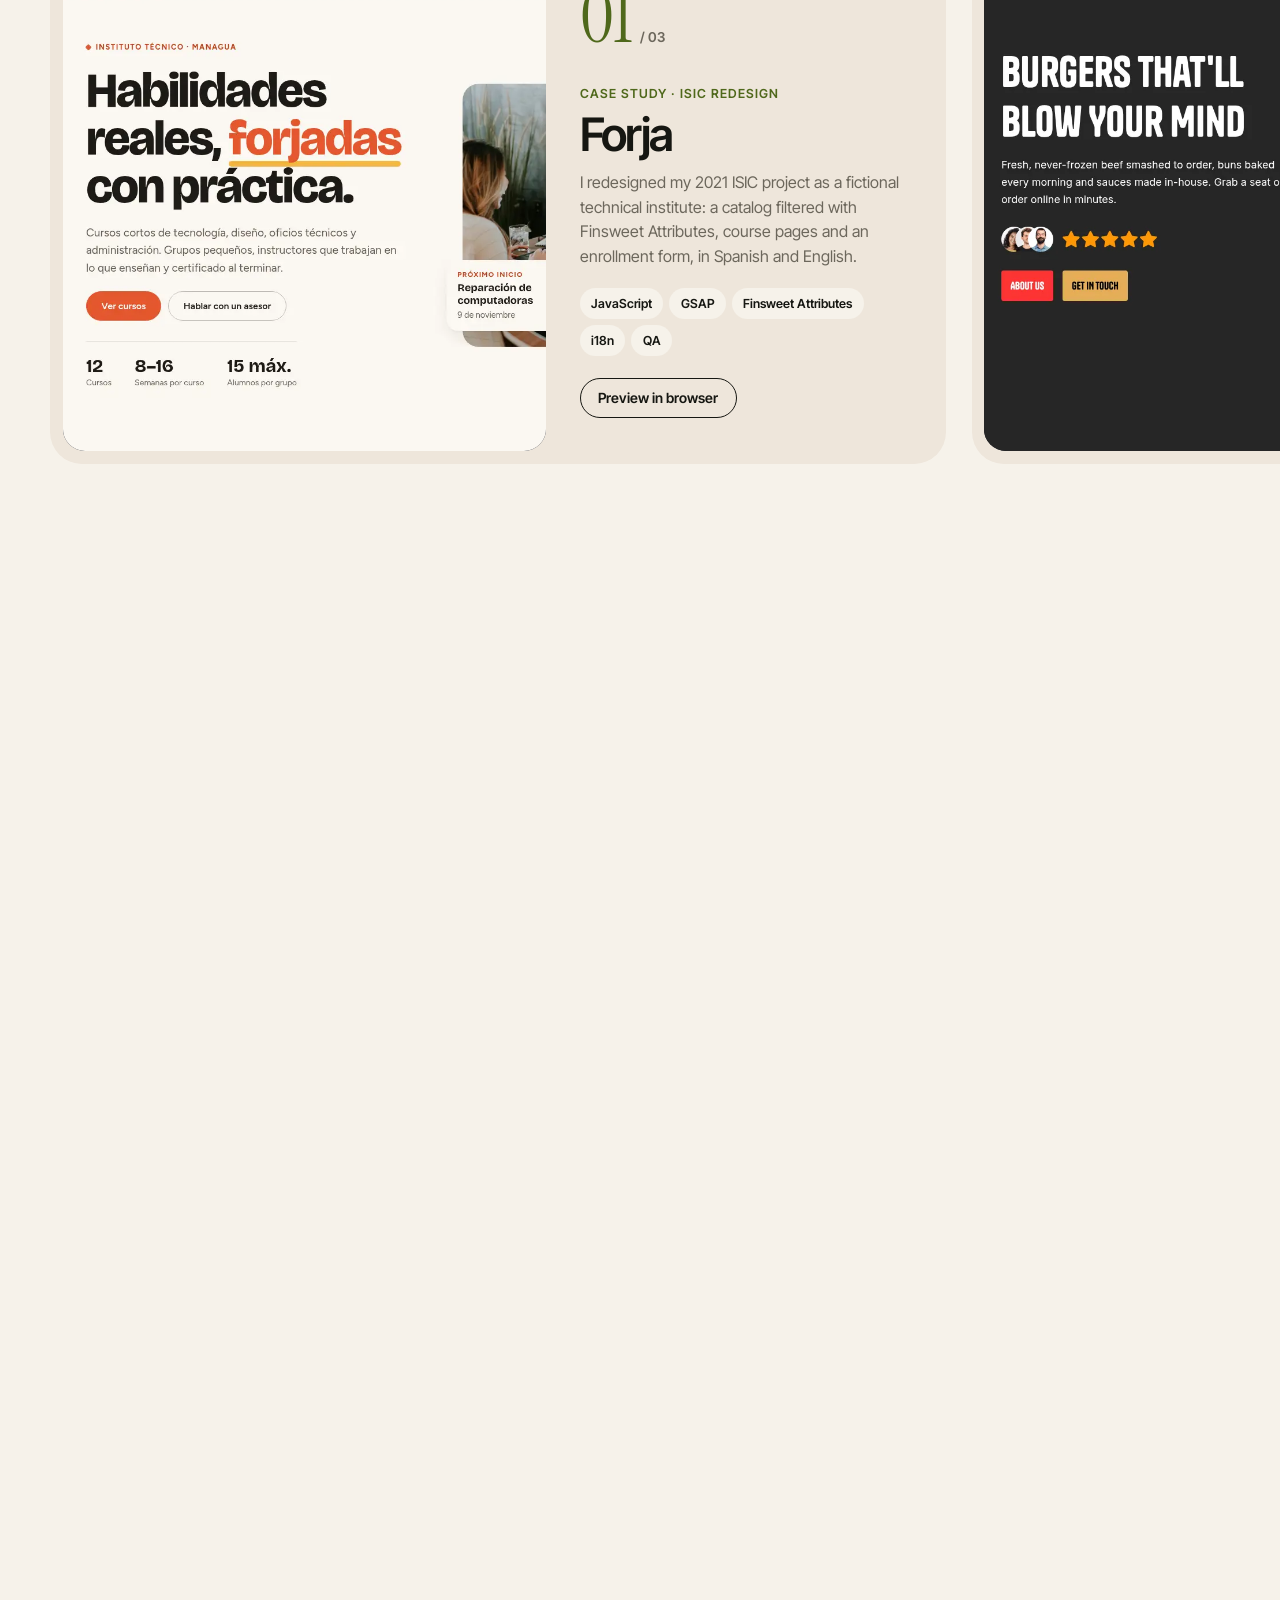
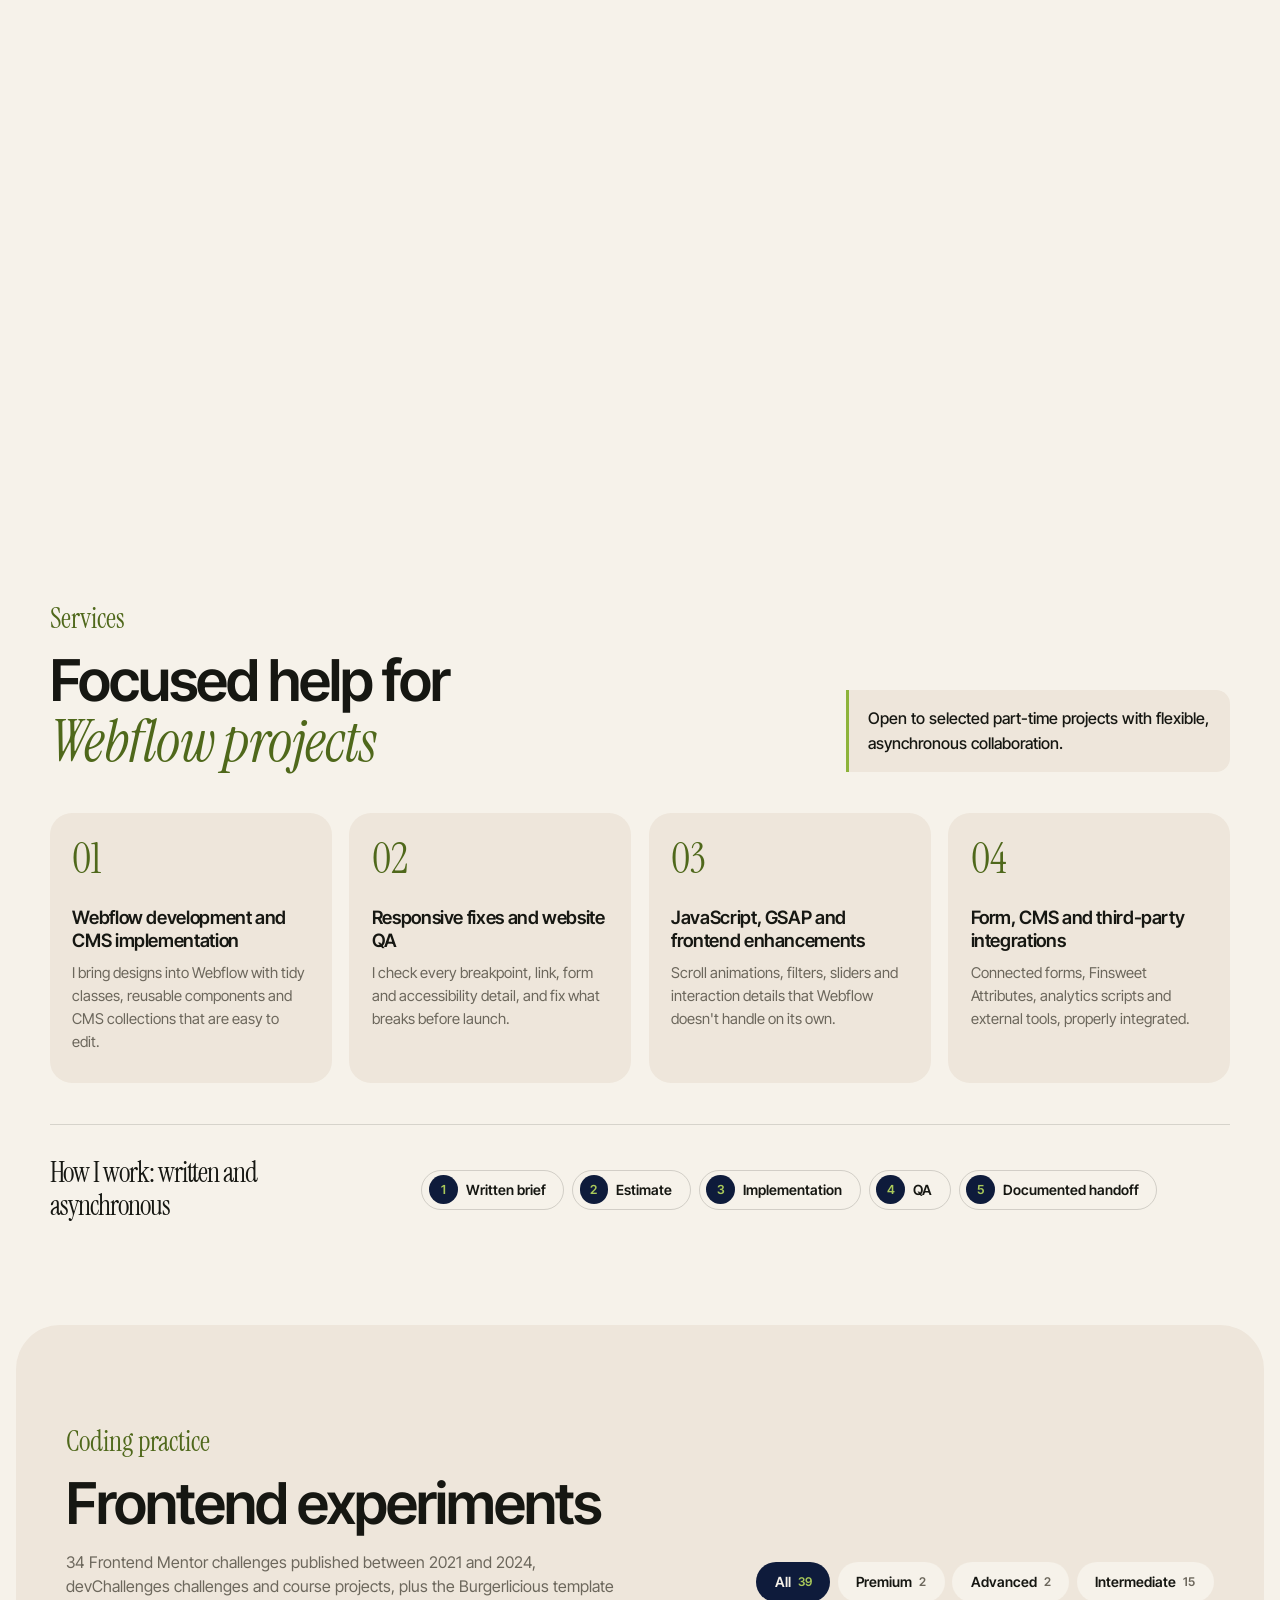
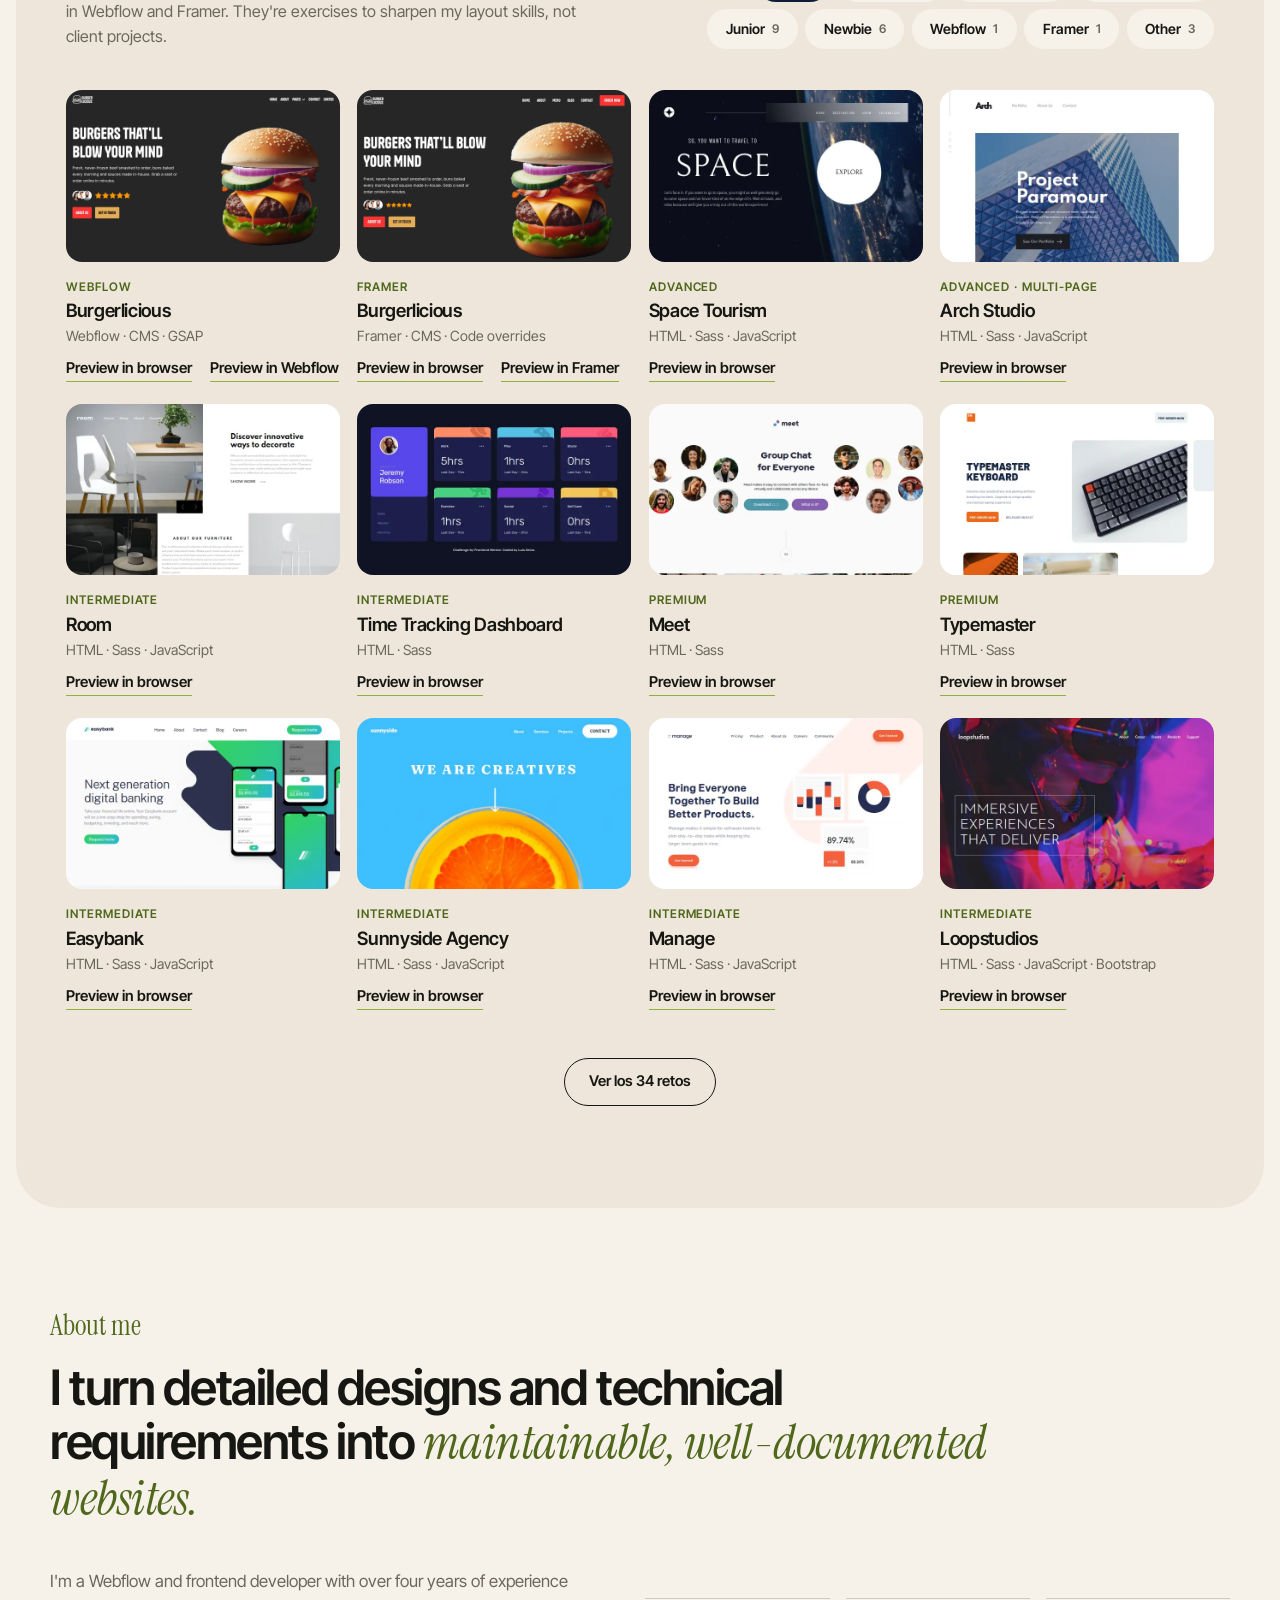
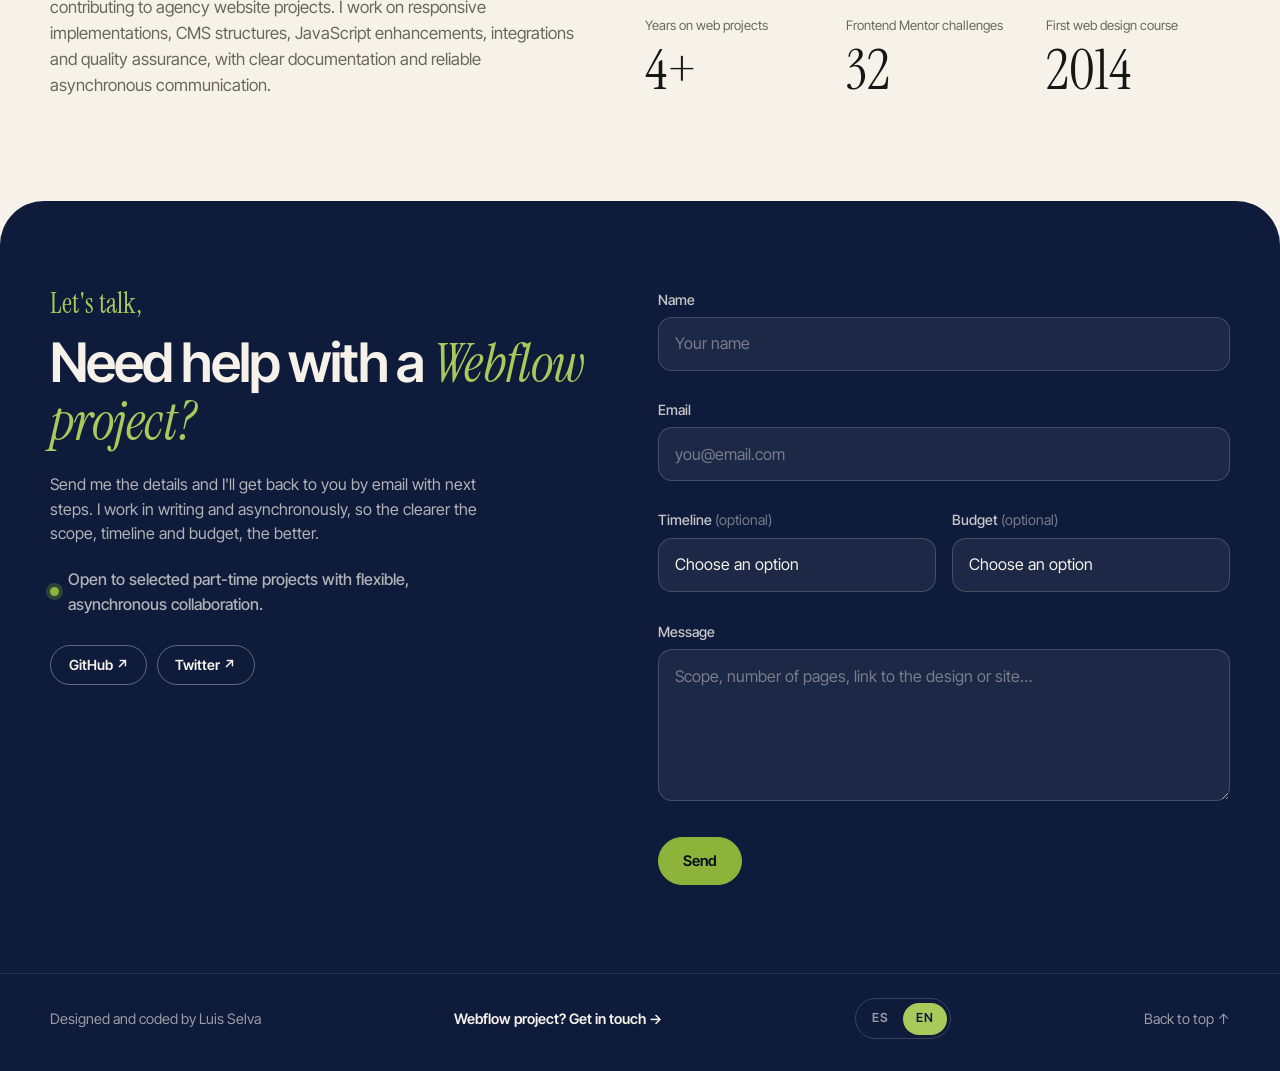
==== commit d837271c: "QA fixes: WebP portrait with srcset, AA contrast for green labels, lang button names, lazy showcase " ====
--- a/index.html
+++ b/index.html
@@ -69,7 +69,7 @@
           </div>
 
           <figure class="hero__portrait" data-load="fade" data-delay="0.4">
-            <img src="img/luis.png" alt="Luis Selva" width="800" height="800" />
+            <img src="img/luis.webp" srcset="img/luis-480.webp 480w, img/luis.webp 800w" sizes="(max-width: 760px) min(320px, 80vw), clamp(280px, 30vw, 400px)" alt="Luis Selva" width="800" height="800" fetchpriority="high" />
           </figure>
 
           <a class="badge" data-load="fade" data-delay="0.4" href="#contacto" aria-label="Disponible para proyectos part-time y asíncronos. Escríbeme" data-i18n-aria="badge.label">
@@ -93,20 +93,20 @@
 
         <div class="showcase" aria-hidden="true" data-load="fade" data-delay="0.5">
           <div class="showcase__row" data-showcase="left">
-            <a class="showcase__card" href="https://luis08201.github.io/space-tourism-website-main/" tabindex="-1"><img src="img/retos/space-tourism-website-main.webp" alt="" width="640" height="400" /></a>
-            <a class="showcase__card" href="https://luis08201.github.io/arch-studio-multi-page-website/" tabindex="-1"><img src="img/retos/arch-studio-multi-page-website.webp" alt="" width="640" height="400" /></a>
-            <a class="showcase__card" href="https://luis08201.github.io/room-homepage-master/" tabindex="-1"><img src="img/retos/room-homepage-master.webp" alt="" width="640" height="400" /></a>
-            <a class="showcase__card" href="https://luis08201.github.io/time-tracking-dashboard-main/" tabindex="-1"><img src="img/retos/time-tracking-dashboard-main.webp" alt="" width="640" height="400" /></a>
-            <a class="showcase__card" href="https://luis08201.github.io/meet-landing-page-frontend-mentor-main/" tabindex="-1"><img src="img/retos/meet-landing-page-frontend-mentor-main.webp" alt="" width="640" height="400" /></a>
-            <a class="showcase__card" href="https://luis08201.github.io/typemaster-pre-launch-landing-page/" tabindex="-1"><img src="img/retos/typemaster-pre-launch-landing-page.webp" alt="" width="640" height="400" /></a>
+            <a class="showcase__card" href="https://luis08201.github.io/space-tourism-website-main/" tabindex="-1"><img src="img/retos/space-tourism-website-main.webp" alt="" width="640" height="400" loading="lazy" /></a>
+            <a class="showcase__card" href="https://luis08201.github.io/arch-studio-multi-page-website/" tabindex="-1"><img src="img/retos/arch-studio-multi-page-website.webp" alt="" width="640" height="400" loading="lazy" /></a>
+            <a class="showcase__card" href="https://luis08201.github.io/room-homepage-master/" tabindex="-1"><img src="img/retos/room-homepage-master.webp" alt="" width="640" height="400" loading="lazy" /></a>
+            <a class="showcase__card" href="https://luis08201.github.io/time-tracking-dashboard-main/" tabindex="-1"><img src="img/retos/time-tracking-dashboard-main.webp" alt="" width="640" height="400" loading="lazy" /></a>
+            <a class="showcase__card" href="https://luis08201.github.io/meet-landing-page-frontend-mentor-main/" tabindex="-1"><img src="img/retos/meet-landing-page-frontend-mentor-main.webp" alt="" width="640" height="400" loading="lazy" /></a>
+            <a class="showcase__card" href="https://luis08201.github.io/typemaster-pre-launch-landing-page/" tabindex="-1"><img src="img/retos/typemaster-pre-launch-landing-page.webp" alt="" width="640" height="400" loading="lazy" /></a>
           </div>
           <div class="showcase__row" data-showcase="right">
-            <a class="showcase__card" href="https://luis08201.github.io/easybank-landing-page-master-secondattempt/" tabindex="-1"><img src="img/retos/easybank-landing-page-master-secondattempt.webp" alt="" width="640" height="400" /></a>
-            <a class="showcase__card" href="https://luis08201.github.io/sunnyside-agency-landing-page-main/" tabindex="-1"><img src="img/retos/sunnyside-agency-landing-page-main.webp" alt="" width="640" height="400" /></a>
-            <a class="showcase__card" href="https://luis08201.github.io/manage-landing-page-master/" tabindex="-1"><img src="img/retos/manage-landing-page-master.webp" alt="" width="640" height="400" /></a>
-            <a class="showcase__card" href="https://luis08201.github.io/loopstudios-landing-page-main-second-attempt/" tabindex="-1"><img src="img/retos/loopstudios-landing-page-main-second-attempt.webp" alt="" width="640" height="400" /></a>
-            <a class="showcase__card" href="https://luis08201.github.io/bookmark-landing-page-master/" tabindex="-1"><img src="img/retos/bookmark-landing-page-master.webp" alt="" width="640" height="400" /></a>
-            <a class="showcase__card" href="https://luis08201.github.io/calculator-app-main-second-attempt/" tabindex="-1"><img src="img/retos/calculator-app-main-second-attempt.webp" alt="" width="640" height="400" /></a>
+            <a class="showcase__card" href="https://luis08201.github.io/easybank-landing-page-master-secondattempt/" tabindex="-1"><img src="img/retos/easybank-landing-page-master-secondattempt.webp" alt="" width="640" height="400" loading="lazy" /></a>
+            <a class="showcase__card" href="https://luis08201.github.io/sunnyside-agency-landing-page-main/" tabindex="-1"><img src="img/retos/sunnyside-agency-landing-page-main.webp" alt="" width="640" height="400" loading="lazy" /></a>
+            <a class="showcase__card" href="https://luis08201.github.io/manage-landing-page-master/" tabindex="-1"><img src="img/retos/manage-landing-page-master.webp" alt="" width="640" height="400" loading="lazy" /></a>
+            <a class="showcase__card" href="https://luis08201.github.io/loopstudios-landing-page-main-second-attempt/" tabindex="-1"><img src="img/retos/loopstudios-landing-page-main-second-attempt.webp" alt="" width="640" height="400" loading="lazy" /></a>
+            <a class="showcase__card" href="https://luis08201.github.io/bookmark-landing-page-master/" tabindex="-1"><img src="img/retos/bookmark-landing-page-master.webp" alt="" width="640" height="400" loading="lazy" /></a>
+            <a class="showcase__card" href="https://luis08201.github.io/calculator-app-main-second-attempt/" tabindex="-1"><img src="img/retos/calculator-app-main-second-attempt.webp" alt="" width="640" height="400" loading="lazy" /></a>
           </div>
         </div>
       </header>
@@ -706,8 +706,8 @@
         <p data-i18n="footer.credit">Diseñado y codificado por Luis Selva</p>
         <a class="footer__cta" href="#contacto" data-i18n="footer.cta">¿Proyecto Webflow? Escríbeme →</a>
         <div class="lang" role="group" aria-label="Idioma" data-i18n-aria="lang.label">
-          <button type="button" class="lang__option" data-lang="es" lang="es" aria-pressed="true" aria-label="Español">ES</button>
-          <button type="button" class="lang__option" data-lang="en" lang="en" aria-pressed="false" aria-label="English">EN</button>
+          <button type="button" class="lang__option" data-lang="es" lang="es" aria-pressed="true" aria-label="ES · Español">ES</button>
+          <button type="button" class="lang__option" data-lang="en" lang="en" aria-pressed="false" aria-label="EN · English">EN</button>
         </div>
         <a href="#inicio" data-i18n="footer.top">Volver arriba ↑</a>
       </footer>
--- a/css/style.css
+++ b/css/style.css
@@ -8,7 +8,7 @@
   --ink: #161712;
   --muted: #6c675c;
   --lime: #8db33a;
-  --lime-deep: #6f8f2a;
+  --lime-deep: #4f681b;
   --lime-soft: #a9c95a;
   --danger: #a0362c;
   --serif: "Instrument Serif", "Iowan Old Style", Georgia, serif;
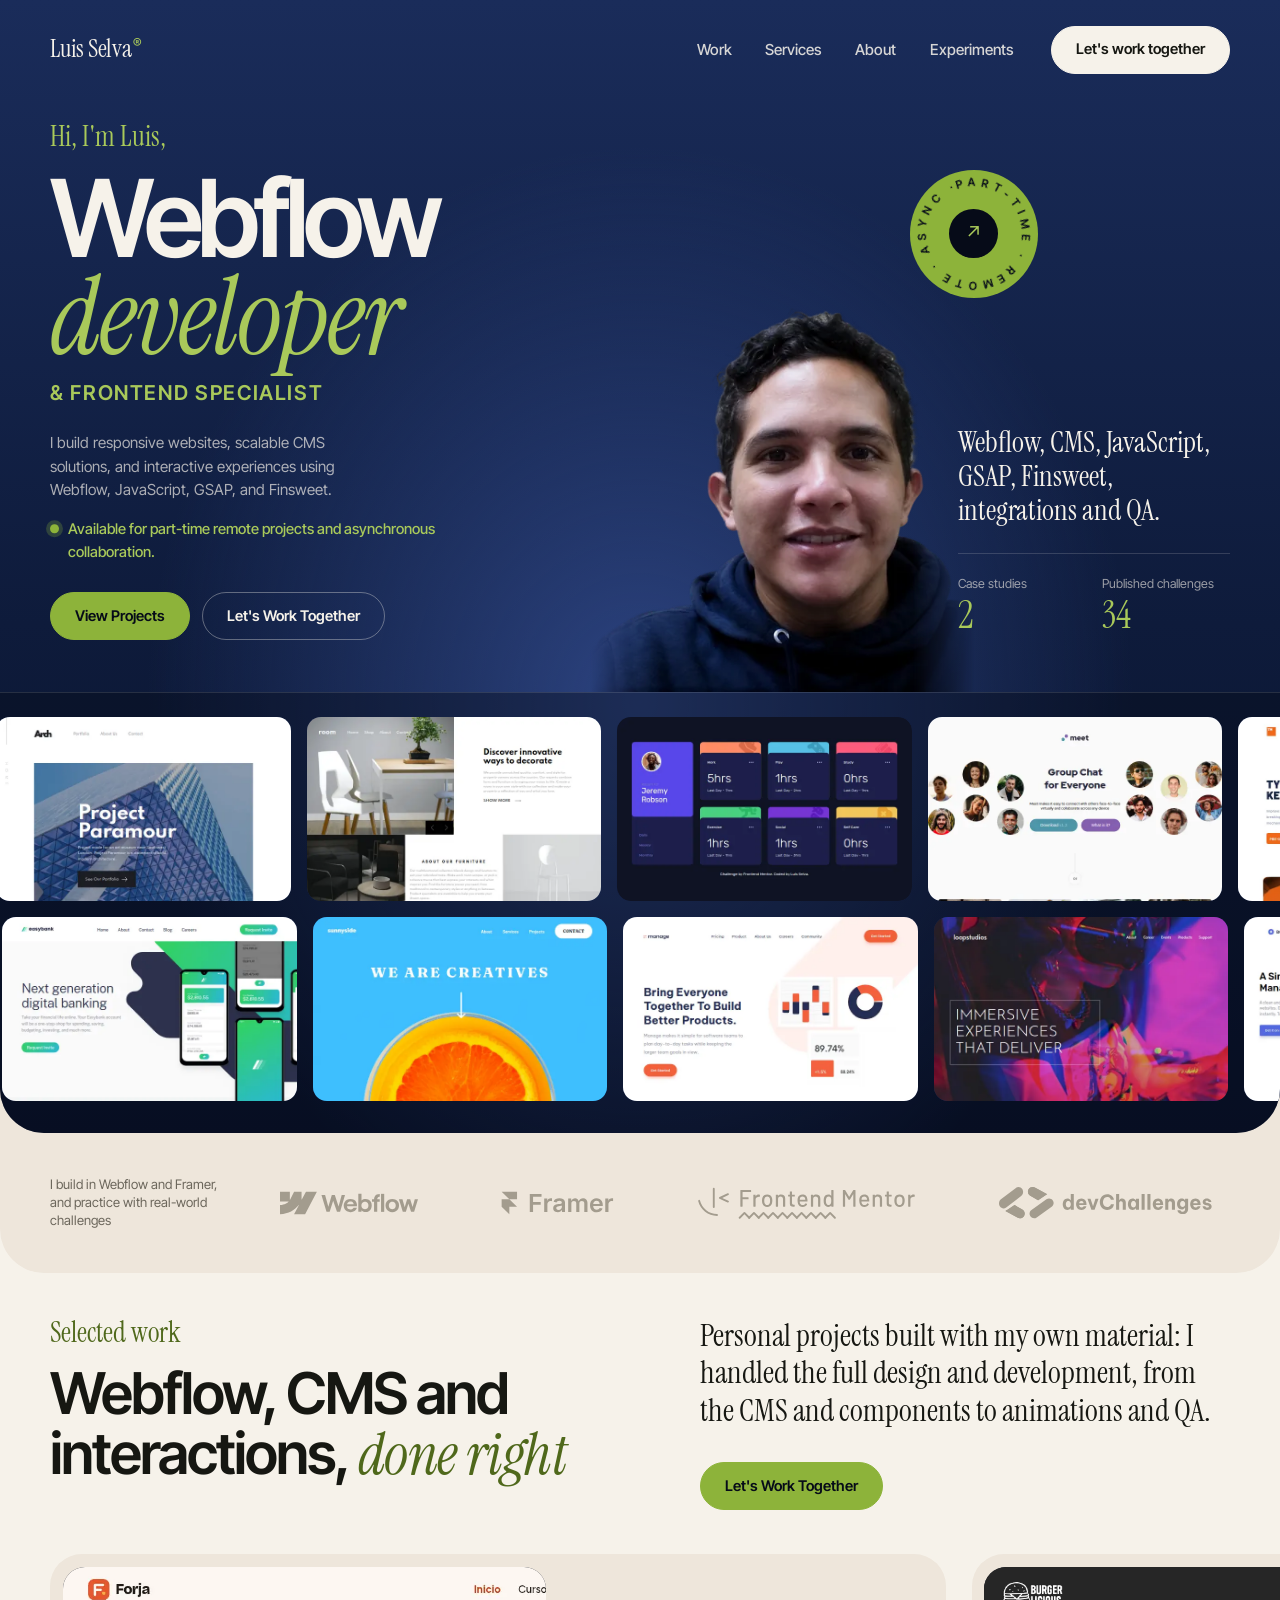
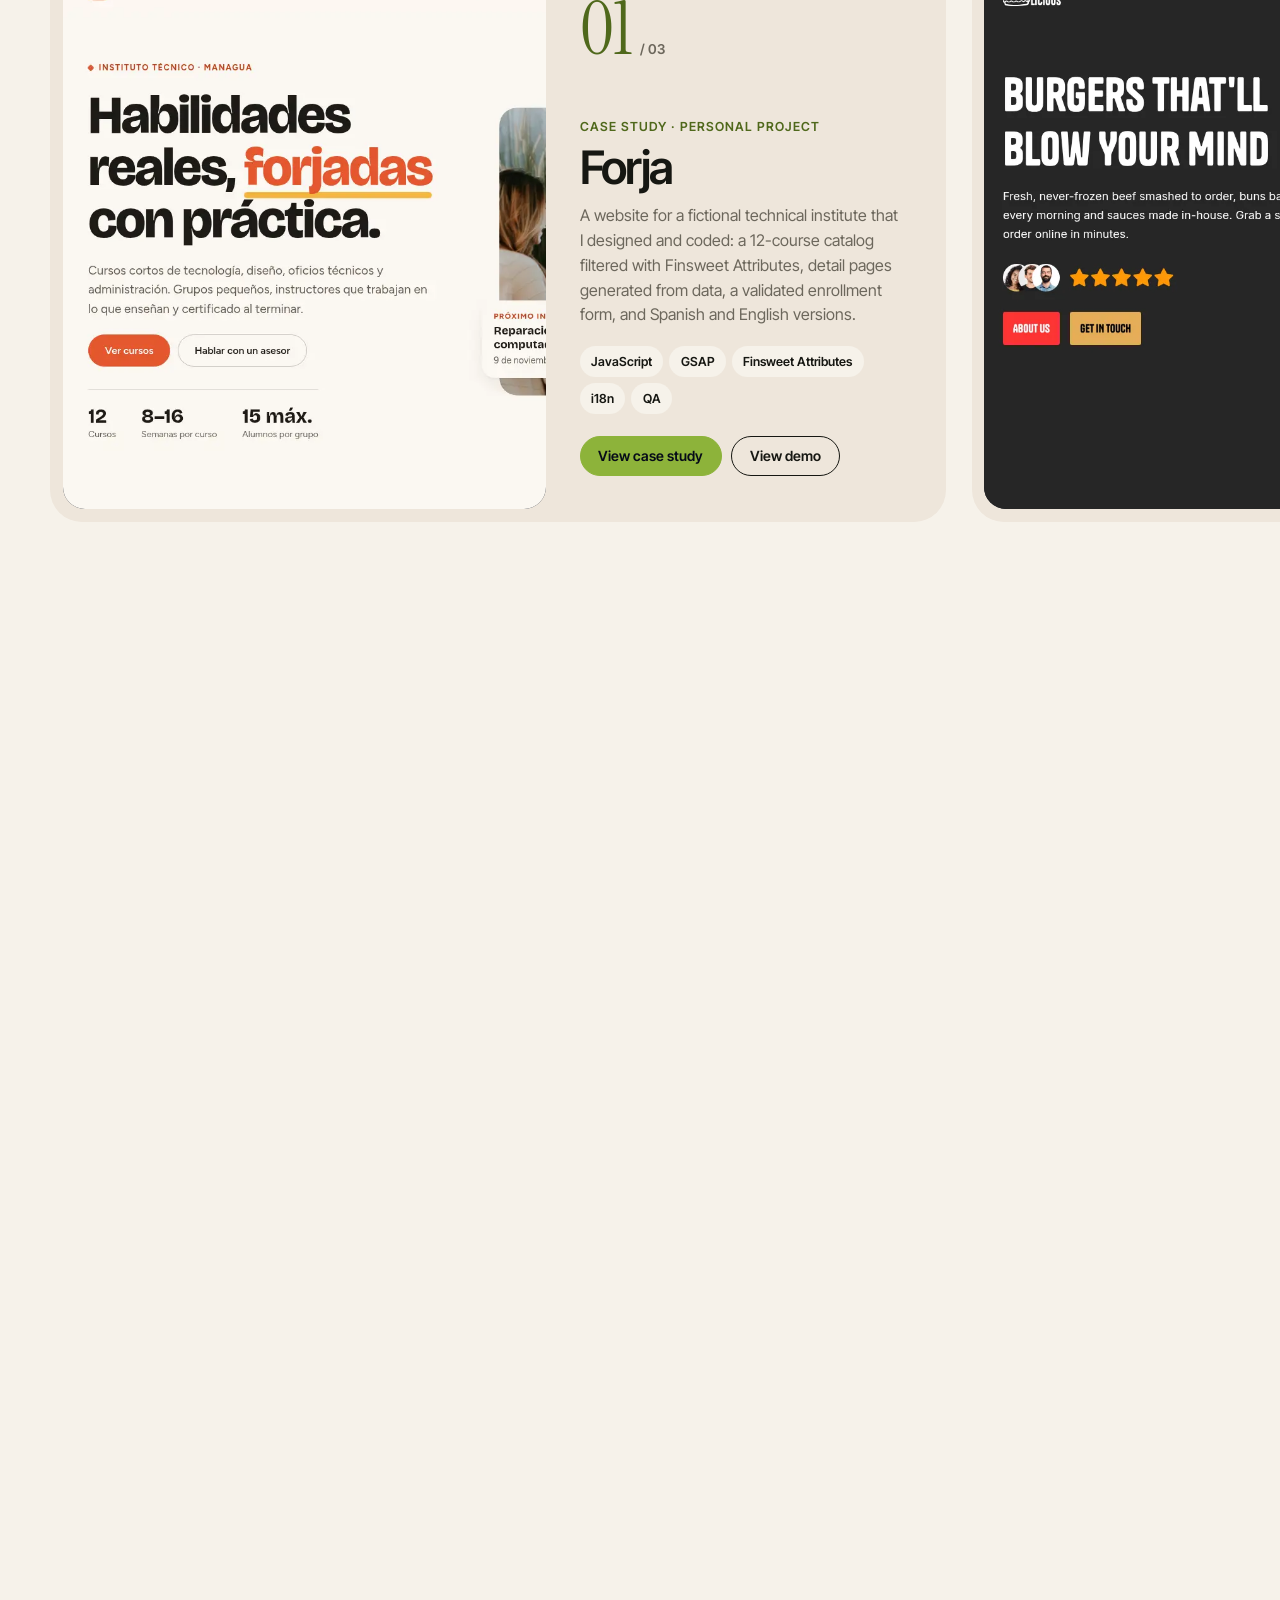
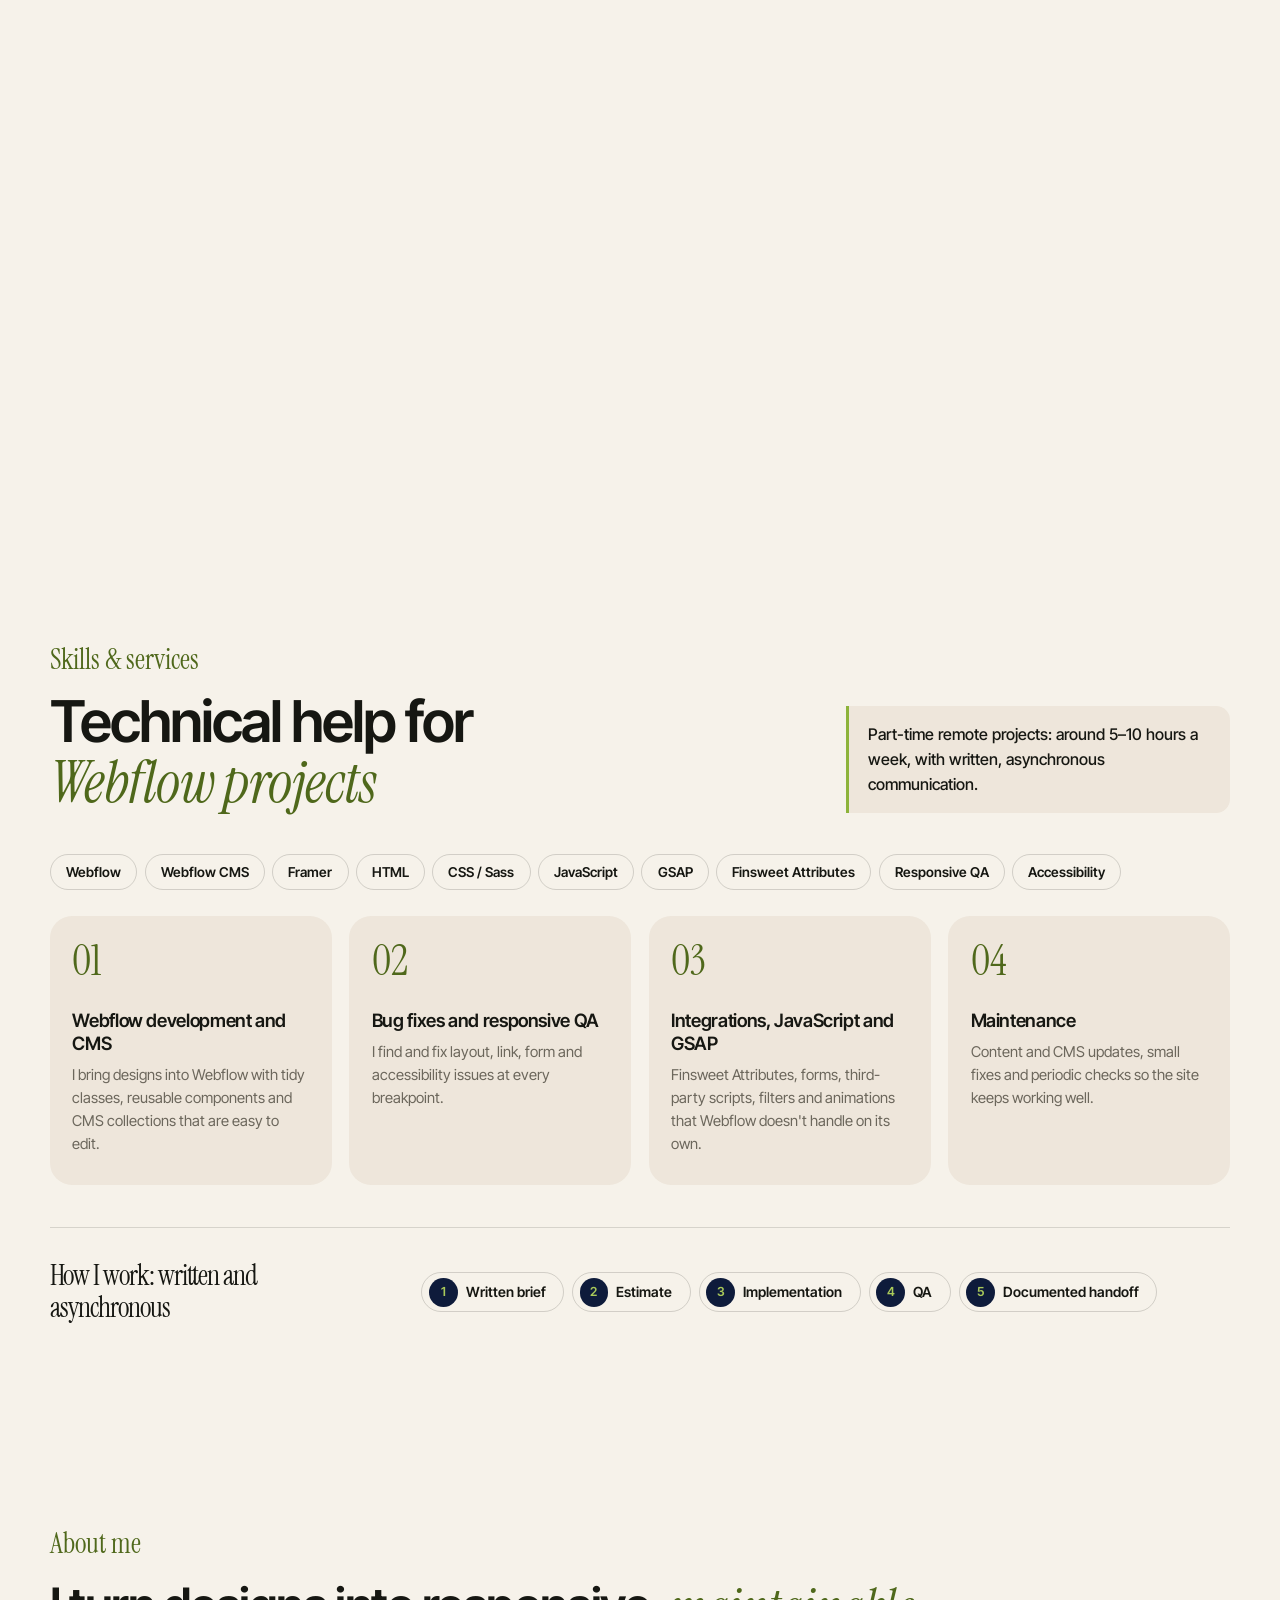
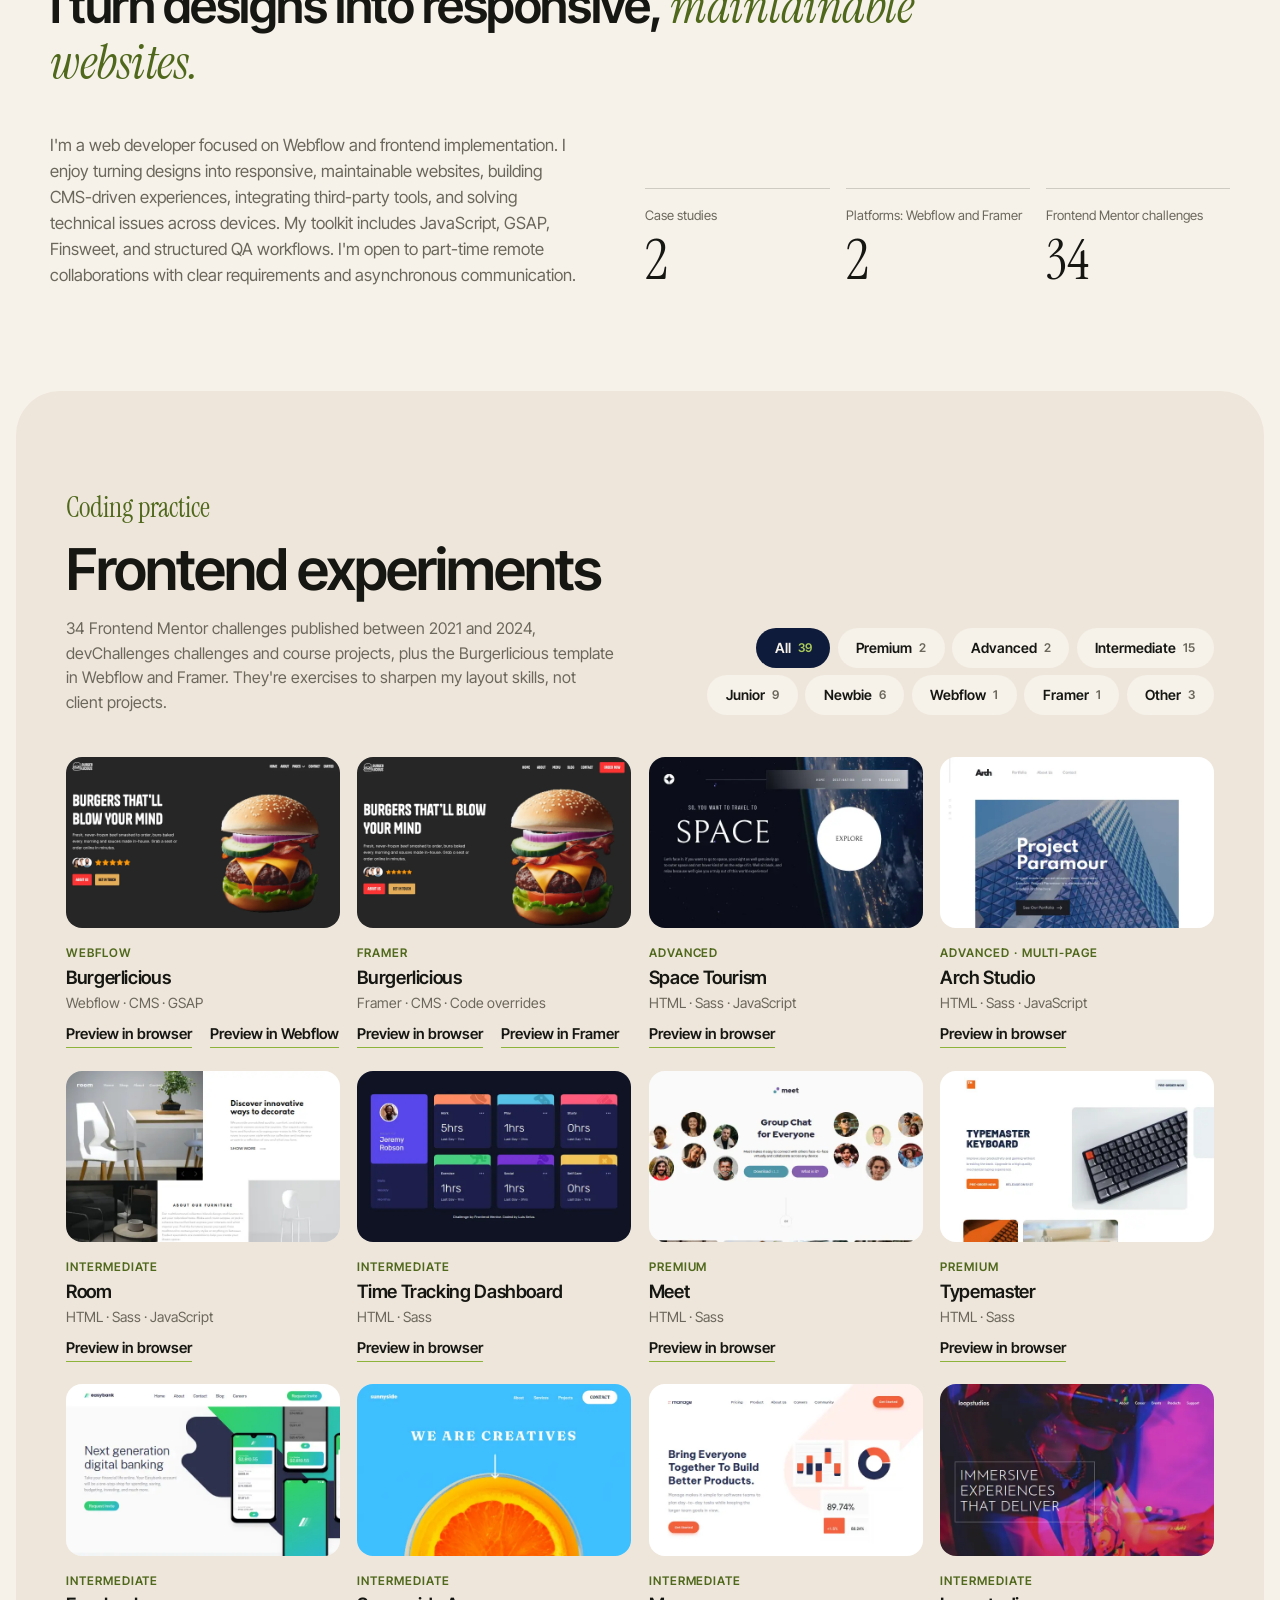
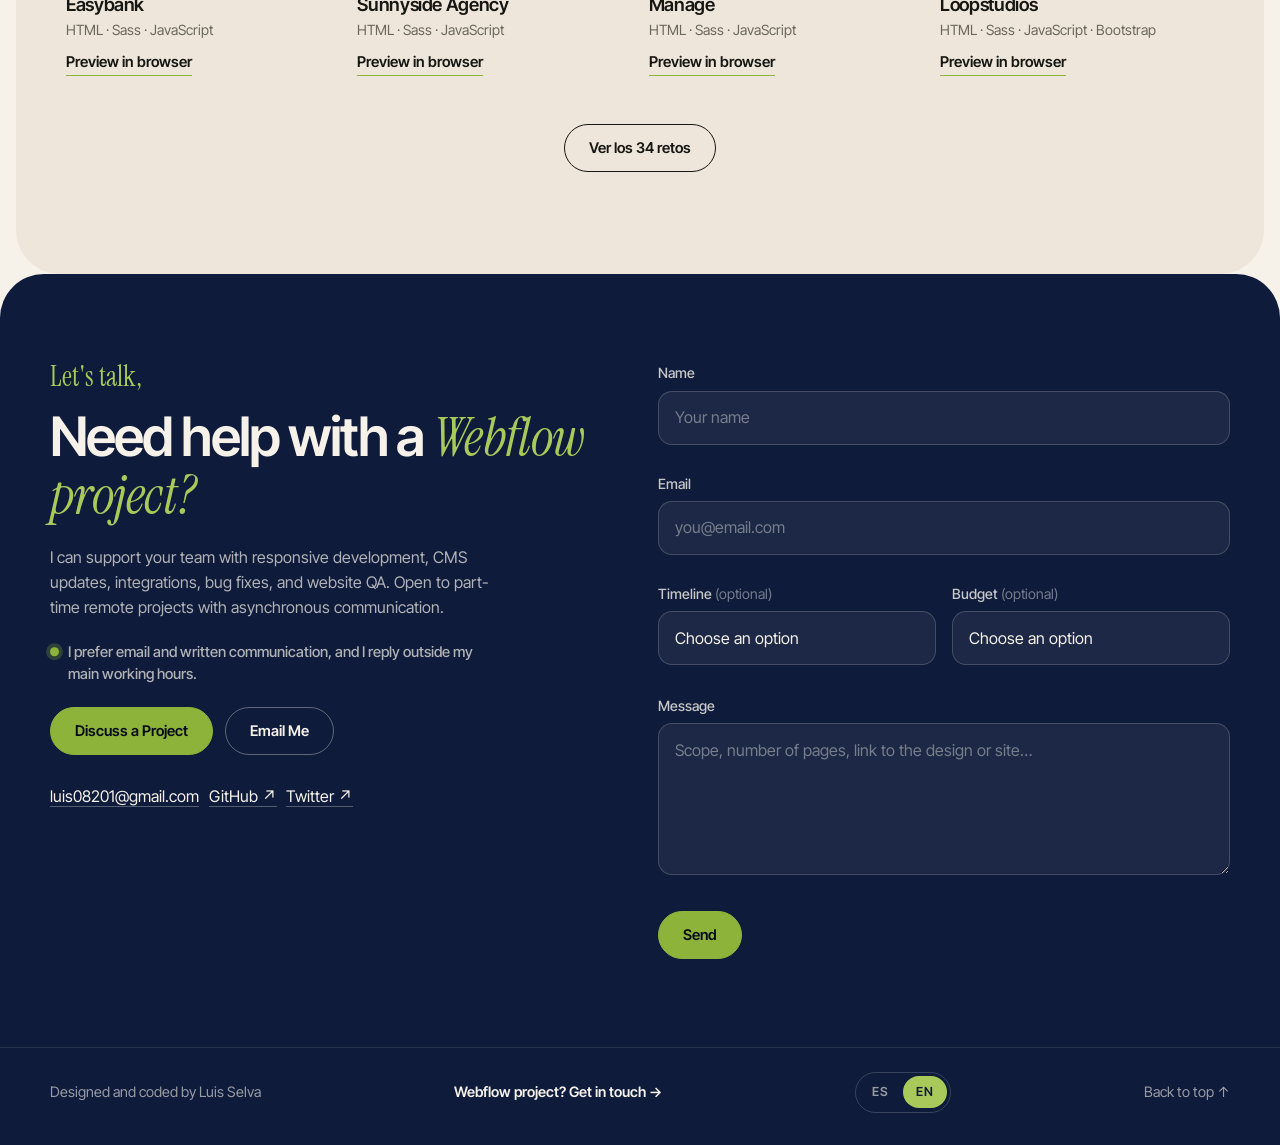
==== commit 85eecf3e: "Apply portfolio plan v2 on the home page: hero, case study links, skills and services, about without" ====
--- a/index.html
+++ b/index.html
@@ -5,14 +5,16 @@
     <meta name="viewport" content="width=device-width, initial-scale=1.0" />
     <meta
       name="description"
-      content="Luis Selva, desarrollador Webflow y frontend. Sitios responsivos con CMS, integraciones, animaciones con GSAP y QA, en proyectos part-time y asíncronos."
+      content="Desarrollador Webflow y frontend especializado en sitios responsivos, CMS, JavaScript, GSAP, Finsweet y QA técnico. Disponible para proyectos remotos part-time."
     />
     <meta name="theme-color" content="#0e1b3b" />
-    <title>Luis Selva · Desarrollador Webflow y frontend</title>
+    <title>Desarrollador Webflow y especialista frontend | Luis Selva</title>
+    <link rel="canonical" href="https://luis08201.github.io/new-portfolio/" />
     <meta property="og:type" content="website" />
     <meta property="og:site_name" content="Luis Selva" />
-    <meta property="og:title" content="Luis Selva · Webflow Developer &amp; Frontend Specialist" />
-    <meta property="og:description" content="Responsive, scalable Webflow websites: CMS, integrations, GSAP animations and website QA. Available for selected part-time, asynchronous projects." />
+    <meta property="og:title" content="Webflow Developer &amp; Frontend Specialist | Luis Selva" />
+    <meta property="og:description" content="Webflow and frontend developer specializing in responsive websites, CMS, JavaScript, GSAP, Finsweet, and technical QA. Available for part-time remote projects." />
+    <meta property="og:url" content="https://luis08201.github.io/new-portfolio/" />
     <meta property="og:image" content="https://luis08201.github.io/new-portfolio/img/og.jpg" />
     <meta property="og:image:width" content="1200" />
     <meta property="og:image:height" content="630" />
@@ -46,7 +48,7 @@
             <li><a href="#trabajo" data-i18n="nav.work">Trabajo</a></li>
             <li><a href="#servicios" data-i18n="nav.services">Servicios</a></li>
             <li><a href="#acerca" data-i18n="nav.about">Acerca</a></li>
-            <li><a href="#practica" data-i18n="nav.practice">Práctica</a></li>
+            <li><a href="#practica" data-i18n="nav.practice">Experimentos</a></li>
           </ul>
           <a class="pill pill--light" href="#contacto">
             <span data-i18n="nav.cta">Trabajemos juntos</span>
@@ -55,16 +57,16 @@
 
         <main id="contenido" class="hero__body">
           <div class="hero__intro">
-            <p class="hero__eyebrow" data-i18n="hero.eyebrow" data-load="slide" data-delay="0.1">Desarrollador Webflow · Especialista frontend</p>
             <p class="script" data-i18n="hero.script" data-load="slide" data-delay="0.2">Hola, soy Luis,</p>
-            <h1 data-i18n="hero.title" data-load="slide" data-delay="0.2">Desarrollador <em>Webflow</em></h1>
+            <h1 data-i18n="hero.title" data-load="slide" data-delay="0.2">Desarrollador <em>Webflow</em> <span class="hero__h1-sub">y especialista frontend</span></h1>
             <p class="hero__small" data-i18n="hero.small" data-load="slide" data-delay="0.3">
-              Construyo sitios en Webflow responsivos y escalables para equipos en crecimiento:
-              CMS, integraciones, animaciones y QA.
+              Construyo sitios responsivos, soluciones CMS escalables y experiencias interactivas con
+              Webflow, JavaScript, GSAP y Finsweet.
             </p>
+            <p class="availability" data-i18n="hero.availability" data-load="slide" data-delay="0.32">Disponible para proyectos remotos part-time y colaboración asíncrona.</p>
             <p class="hero__ctas" data-load="slide" data-delay="0.35">
-              <a class="pill pill--green" href="#contacto"><span data-i18n="hero.cta">Trabajemos juntos</span></a>
-              <a class="pill pill--outline-light" href="#trabajo"><span data-i18n="hero.cta2">Ver trabajos</span></a>
+              <a class="pill pill--green" href="#trabajo"><span data-i18n="hero.cta">Ver proyectos</span></a>
+              <a class="pill pill--outline-light" href="#contacto"><span data-i18n="hero.cta2">Trabajemos juntos</span></a>
             </p>
           </div>
 
@@ -83,9 +85,9 @@
           </a>
 
           <div class="hero__aside" data-load="slide" data-delay="0.3">
-            <p class="hero__quote" data-i18n="hero.quote">Disponible para proyectos part-time seleccionados y asíncronos.</p>
+            <p class="hero__quote" data-i18n="hero.quote">Webflow, CMS, JavaScript, GSAP, Finsweet, integraciones y QA.</p>
             <dl class="hero__facts">
-              <div><dt data-i18n="hero.fact1">Años de experiencia</dt><dd>4+</dd></div>
+              <div><dt data-i18n="hero.fact1">Casos de estudio</dt><dd>2</dd></div>
               <div><dt data-i18n="hero.fact2">Retos publicados</dt><dd data-count="34">34</dd></div>
             </dl>
           </div>
@@ -129,11 +131,11 @@
           </div>
           <div class="split__aside">
             <p class="lead-serif" data-i18n="work.lead">
-              Proyectos propios donde hice el diseño y el desarrollo completos:
-              estructura del CMS, componentes, animaciones y QA responsive.
+              Proyectos propios, con material propio: hice el diseño y el desarrollo
+              completos, del CMS y los componentes a las animaciones y el QA.
             </p>
             <a class="pill pill--green" href="#contacto">
-              <span data-i18n="work.cta">Construyamos algo juntos</span>
+              <span data-i18n="work.cta">Trabajemos juntos</span>
             </a>
           </div>
         </div>
@@ -146,12 +148,13 @@
               </a>
               <div class="work__body">
                 <p class="work__num">01<span>/ 03</span></p>
-                <p class="project__tag" data-i18n="work.forja.tag">Caso de estudio · Rediseño de ISIC</p>
+                <p class="project__tag" data-i18n="work.forja.tag">Caso de estudio · Proyecto personal</p>
                 <h3><a href="forja/">Forja</a></h3>
-                <p class="work__text" data-i18n="work.forja.text">Rediseñé mi proyecto ISIC de 2021 como un instituto técnico ficticio: catálogo filtrable con Finsweet Attributes, páginas de curso y formulario de inscripción, en español e inglés.</p>
+                <p class="work__text" data-i18n="work.forja.text">Sitio de un instituto técnico ficticio que diseñé y programé: catálogo de 12 cursos filtrable con Finsweet Attributes, páginas de detalle generadas desde datos, formulario de inscripción validado y versión en español e inglés.</p>
                 <ul class="work__tags" aria-label="Tecnologías" data-i18n-aria="work.tagsLabel"><li>JavaScript</li><li>GSAP</li><li>Finsweet Attributes</li><li>i18n</li><li>QA</li></ul>
                 <p class="project__buttons">
-                  <a class="pill pill--outline pill--sm" href="forja/"><span data-i18n="link.browser">Ver en el navegador</span></a>
+                  <a class="pill pill--green pill--sm" href="case-studies/forja/"><span data-i18n="link.case">Ver caso de estudio</span></a>
+                  <a class="pill pill--outline pill--sm" href="forja/"><span data-i18n="link.demo">Ver demo</span></a>
                 </p>
               </div>
             </article>
@@ -161,12 +164,13 @@
               </a>
               <div class="work__body">
                 <p class="work__num">02<span>/ 03</span></p>
-                <p class="project__tag" data-i18n="work.burger.tag">Plantilla de Webflow · 2026</p>
+                <p class="project__tag" data-i18n="work.burger.tag">Caso de estudio · Plantilla en Webflow</p>
                 <h3><a href="https://burgerlicious.webflow.io/" target="_blank" rel="noopener">Burgerlicious</a></h3>
                 <p class="work__text" data-i18n="work.burger.text">Diseñé y desarrollé una plantilla de Webflow para hamburgueserías: colecciones CMS para el menú y el blog, componentes reutilizables, interacciones con GSAP y QA en todos los breakpoints.</p>
                 <ul class="work__tags" aria-label="Tecnologías" data-i18n-aria="work.tagsLabel"><li>Webflow</li><li>CMS</li><li>GSAP</li><li>QA</li></ul>
                 <p class="project__buttons">
-                  <a class="pill pill--outline pill--sm" href="https://burgerlicious.webflow.io/" target="_blank" rel="noopener"><span data-i18n="link.browser">Ver en el navegador</span></a>
+                  <a class="pill pill--green pill--sm" href="case-studies/burgerlicious/"><span data-i18n="link.case">Ver caso de estudio</span></a>
+                  <a class="pill pill--outline pill--sm" href="https://burgerlicious.webflow.io/" target="_blank" rel="noopener"><span data-i18n="link.demo">Ver demo</span></a>
                   <a class="pill pill--outline pill--sm" href="https://preview.webflow.com/preview/burgerlicious?utm_medium=preview_link&amp;utm_source=designer&amp;utm_content=burgerlicious&amp;preview=13c2b8aefe0be28419e0fbde25394973&amp;locale=en&amp;workflow=preview" target="_blank" rel="noopener"><span data-i18n="link.webflow">Ver en Webflow</span></a>
                 </p>
               </div>
@@ -177,12 +181,13 @@
               </a>
               <div class="work__body">
                 <p class="work__num">03<span>/ 03</span></p>
-                <p class="project__tag" data-i18n="work.burgerFramer.tag">Versión en Framer · 2026</p>
+                <p class="project__tag" data-i18n="work.burgerFramer.tag">Misma plantilla · Versión en Framer</p>
                 <h3><a href="https://hilarious-brand-871051.framer.app/" target="_blank" rel="noopener">Burgerlicious · Framer</a></h3>
                 <p class="work__text" data-i18n="work.burgerFramer.text">La misma plantilla reconstruida en Framer: menú como catálogo con botón “Order now”, blog con el CMS de Framer y la hamburguesa que se desarma al hacer scroll.</p>
                 <ul class="work__tags" aria-label="Tecnologías" data-i18n-aria="work.tagsLabel"><li>Framer</li><li>CMS</li><li>Code overrides</li><li>QA</li></ul>
                 <p class="project__buttons">
-                  <a class="pill pill--outline pill--sm" href="https://hilarious-brand-871051.framer.app/" target="_blank" rel="noopener"><span data-i18n="link.browser">Ver en el navegador</span></a>
+                  <a class="pill pill--green pill--sm" href="case-studies/burgerlicious/#comparacion"><span data-i18n="link.compare">Comparar con Webflow</span></a>
+                  <a class="pill pill--outline pill--sm" href="https://hilarious-brand-871051.framer.app/" target="_blank" rel="noopener"><span data-i18n="link.demo">Ver demo</span></a>
                   <a class="pill pill--outline pill--sm" href="https://framer.com/projects/Burgerlicious--Z3IbG6fEh3c73QAXGYFD-8Tz8F" target="_blank" rel="noopener"><span data-i18n="link.framer">Ver en Framer</span></a>
                 </p>
               </div>
@@ -194,31 +199,34 @@
       <section class="section services" id="servicios" aria-labelledby="servicios-titulo">
         <div class="services__head">
           <div class="section-head">
-            <p class="script script--green" data-i18n="services.script">Servicios</p>
-            <h2 id="servicios-titulo" data-i18n="services.title">Ayuda puntual para <em>proyectos Webflow</em></h2>
-          </div>
-          <p class="services__note" data-i18n="services.note">Abierto a proyectos part-time seleccionados, con colaboración flexible y asíncrona.</p>
-        </div>
+            <p class="script script--green" data-i18n="services.script">Habilidades y servicios</p>
+            <h2 id="servicios-titulo" data-i18n="services.title">Ayuda técnica para <em>proyectos Webflow</em></h2>
+          </div>
+          <p class="services__note" data-i18n="services.note">Proyectos remotos part-time: unas 5–10 horas por semana, con comunicación por escrito y asíncrona.</p>
+        </div>
+        <ul class="toolkit" aria-label="Herramientas que uso" data-i18n-aria="toolkit.label">
+          <li>Webflow</li><li>Webflow CMS</li><li>Framer</li><li>HTML</li><li>CSS / Sass</li><li>JavaScript</li><li>GSAP</li><li>Finsweet Attributes</li><li data-i18n="toolkit.qa">QA responsive</li><li data-i18n="toolkit.a11y">Accesibilidad</li>
+        </ul>
         <ol class="services__list">
           <li class="service">
             <span class="service__num" aria-hidden="true">01</span>
-            <h3 data-i18n="services.s1.title">Desarrollo Webflow e implementación de CMS</h3>
+            <h3 data-i18n="services.s1.title">Desarrollo Webflow y CMS</h3>
             <p data-i18n="services.s1.text">Paso el diseño a Webflow con clases ordenadas, componentes reutilizables y colecciones CMS fáciles de editar.</p>
           </li>
           <li class="service">
             <span class="service__num" aria-hidden="true">02</span>
-            <h3 data-i18n="services.s2.title">Correcciones responsive y QA</h3>
-            <p data-i18n="services.s2.text">Reviso cada breakpoint, enlaces, formularios y accesibilidad, y corrijo lo que se rompe antes de publicar.</p>
+            <h3 data-i18n="services.s2.title">Correcciones y QA responsive</h3>
+            <p data-i18n="services.s2.text">Encuentro y corrijo errores de maquetación, enlaces, formularios y accesibilidad en cada breakpoint.</p>
           </li>
           <li class="service">
             <span class="service__num" aria-hidden="true">03</span>
-            <h3 data-i18n="services.s3.title">JavaScript, GSAP y mejoras frontend</h3>
-            <p data-i18n="services.s3.text">Animaciones con scroll, filtros, sliders y detalles de interacción que Webflow no resuelve por sí solo.</p>
+            <h3 data-i18n="services.s3.title">Integraciones, JavaScript y GSAP</h3>
+            <p data-i18n="services.s3.text">Finsweet Attributes, formularios, scripts de terceros, filtros y animaciones que Webflow no resuelve por sí solo.</p>
           </li>
           <li class="service">
             <span class="service__num" aria-hidden="true">04</span>
-            <h3 data-i18n="services.s4.title">Integraciones de formularios, CMS y terceros</h3>
-            <p data-i18n="services.s4.text">Formularios conectados, Finsweet Attributes, scripts de analítica y herramientas externas bien integradas.</p>
+            <h3 data-i18n="services.s4.title">Mantenimiento</h3>
+            <p data-i18n="services.s4.text">Actualizaciones de contenido y CMS, ajustes pequeños y revisiones periódicas para que el sitio siga funcionando bien.</p>
           </li>
         </ol>
         <div class="process">
@@ -233,6 +241,27 @@
         </div>
       </section>
 
+      <section class="section about" id="acerca" aria-labelledby="acerca-titulo">
+        <p class="script script--green" data-i18n="about.script">Acerca de mí</p>
+        <h2 id="acerca-titulo" class="about__statement" data-i18n="about.statement">
+          Convierto diseños en sitios responsivos y <em>fáciles de mantener.</em>
+        </h2>
+        <div class="about__row">
+          <p class="about__body" data-i18n="about.body">
+            Soy desarrollador web enfocado en Webflow e implementación frontend. Me gusta convertir diseños
+            en sitios responsivos y fáciles de mantener, construir experiencias basadas en CMS, integrar
+            herramientas de terceros y resolver problemas técnicos en cualquier dispositivo. Trabajo con
+            JavaScript, GSAP, Finsweet y un proceso de QA estructurado. Estoy abierto a colaboraciones
+            remotas part-time con requisitos claros y comunicación asíncrona.
+          </p>
+          <dl class="facts">
+            <div><dt data-i18n="about.fact1">Casos de estudio</dt><dd>2</dd></div>
+            <div><dt data-i18n="about.fact2">Plataformas: Webflow y Framer</dt><dd>2</dd></div>
+            <div><dt data-i18n="about.fact3">Retos de Frontend Mentor</dt><dd data-count="34">34</dd></div>
+          </dl>
+        </div>
+      </section>
+
       <section class="section section--tint" id="practica" aria-labelledby="practica-titulo">
         <div class="practice__head">
           <div class="section-head">
@@ -622,38 +651,23 @@
         </div>
       </section>
 
-      <section class="section about" id="acerca" aria-labelledby="acerca-titulo">
-        <p class="script script--green" data-i18n="about.script">Acerca de mí</p>
-        <h2 id="acerca-titulo" class="about__statement" data-i18n="about.statement">
-          Convierto diseños detallados y requisitos técnicos en sitios
-          <em>mantenibles y bien documentados.</em>
-        </h2>
-        <div class="about__row">
-          <p class="about__body" data-i18n="about.body">
-            Soy desarrollador Webflow y frontend con más de cuatro años de experiencia en proyectos web de
-            agencia. Trabajo en implementaciones responsive, estructuras de CMS, mejoras con JavaScript,
-            integraciones y control de calidad, con documentación clara y comunicación asíncrona confiable.
-          </p>
-          <dl class="facts">
-            <div><dt data-i18n="about.fact1">Años en proyectos web</dt><dd>4+</dd></div>
-            <div><dt data-i18n="about.fact2">Retos de Frontend Mentor</dt><dd data-count="34">34</dd></div>
-            <div><dt data-i18n="about.fact3">Primer curso de diseño web</dt><dd>2014</dd></div>
-          </dl>
-        </div>
-      </section>
-
       <section class="contact" id="contacto" aria-labelledby="contacto-titulo">
         <div class="contact__intro">
           <p class="script" data-i18n="contact.script">Hablemos,</p>
           <h2 id="contacto-titulo" data-i18n="contact.title">¿Necesitas ayuda con un proyecto <em>Webflow?</em></h2>
           <p data-i18n="contact.text">
-            Envíame los detalles y te respondo por correo con los siguientes pasos. Trabajo por escrito y de
-            forma asíncrona, así que cuanto más claro el alcance, el plazo y el presupuesto, mejor.
+            Puedo apoyar a tu equipo con desarrollo responsive, actualizaciones de CMS, integraciones,
+            corrección de errores y QA del sitio. Abierto a proyectos remotos part-time con comunicación asíncrona.
           </p>
-          <p class="contact__note" data-i18n="contact.note">Abierto a proyectos part-time seleccionados con colaboración flexible y asíncrona.</p>
+          <p class="availability" data-i18n="contact.note">Prefiero el correo y la comunicación por escrito; respondo fuera de mi horario principal.</p>
+          <p class="contact__ctas">
+            <a class="pill pill--green" href="#nombre"><span data-i18n="contact.cta">Hablemos de tu proyecto</span></a>
+            <a class="pill pill--outline-light" href="mailto:luis08201@gmail.com"><span data-i18n="contact.email">Escríbeme por correo</span></a>
+          </p>
           <ul class="social">
-            <li><a class="pill pill--outline-light pill--sm" href="https://github.com/luis08201"><span>GitHub ↗</span></a></li>
-            <li><a class="pill pill--outline-light pill--sm" href="https://twitter.com/luis08201"><span>Twitter ↗</span></a></li>
+            <li><a href="mailto:luis08201@gmail.com">luis08201@gmail.com</a></li>
+            <li><a href="https://github.com/luis08201">GitHub ↗</a></li>
+            <li><a href="https://twitter.com/luis08201">Twitter ↗</a></li>
           </ul>
         </div>
         <form id="contacto-form" action="https://formspree.io/f/xdobygaw" method="POST" novalidate>
--- a/css/style.css
+++ b/css/style.css
@@ -277,11 +277,13 @@
   margin-bottom: 1.1rem;
 }
 
-.hero__eyebrow {
-  margin: 0 0 1.4rem;
-  font-size: 0.78rem;
+.hero h1 .hero__h1-sub {
+  display: block;
+  margin-top: 0.9rem;
+  font-size: clamp(1.1rem, 1.6vw, 1.35rem);
   font-weight: 600;
-  letter-spacing: 0.1em;
+  letter-spacing: 0.08em;
+  line-height: 1.2;
   text-transform: uppercase;
   color: var(--lime-soft);
 }
@@ -294,7 +296,7 @@
 }
 
 .hero h1 {
-  max-width: 7.5ch;
+  max-width: 9ch;
   font-size: clamp(3.4rem, 8.4vw, 7.6rem);
   font-weight: 600;
   letter-spacing: -0.055em;
@@ -928,6 +930,26 @@
   font-weight: 500;
 }
 
+.toolkit {
+  display: flex;
+  flex-wrap: wrap;
+  gap: 0.45rem;
+  margin: 0 0 1.6rem;
+  padding: 0;
+  list-style: none;
+}
+
+.toolkit li {
+  display: inline-flex;
+  align-items: center;
+  min-height: 2.25rem;
+  padding: 0 0.95rem;
+  border: 1.5px solid rgba(22, 23, 18, 0.16);
+  border-radius: 999px;
+  font-size: 0.85rem;
+  font-weight: 600;
+}
+
 .services__list {
   display: grid;
   grid-template-columns: repeat(4, minmax(0, 1fr));
@@ -1109,15 +1131,40 @@
   color: rgba(246, 242, 234, 0.7);
 }
 
-.contact__intro > .contact__note {
-  display: inline-flex;
-  align-items: center;
+.availability {
+  display: flex;
+  align-items: baseline;
   gap: 0.6rem;
+  max-width: 26rem;
+  margin: 1rem 0 0;
+  font-size: 0.92rem;
+  font-weight: 500;
   color: var(--lime-soft);
-  font-weight: 500;
-}
-
-.contact__note::before {
+}
+
+.contact__intro > .availability {
+  color: var(--lime-soft);
+}
+
+.contact__ctas {
+  display: flex;
+  flex-wrap: wrap;
+  gap: 0.75rem;
+  margin: 1.8rem 0 0;
+}
+
+.social a {
+  text-decoration: none;
+  border-bottom: 1px solid rgba(246, 242, 234, 0.3);
+  transition: color var(--hover-speed) var(--ease-smooth), border-color var(--hover-speed) var(--ease-smooth);
+}
+
+.social a:hover {
+  color: var(--lime-soft);
+  border-color: var(--lime-soft);
+}
+
+.availability::before {
   content: "";
   width: 0.55rem;
   height: 0.55rem;
@@ -1125,6 +1172,7 @@
   border-radius: 50%;
   background: var(--lime);
   box-shadow: 0 0 0 4px rgba(141, 179, 58, 0.25);
+  transform: translateY(-0.05em);
 }
 
 .social {
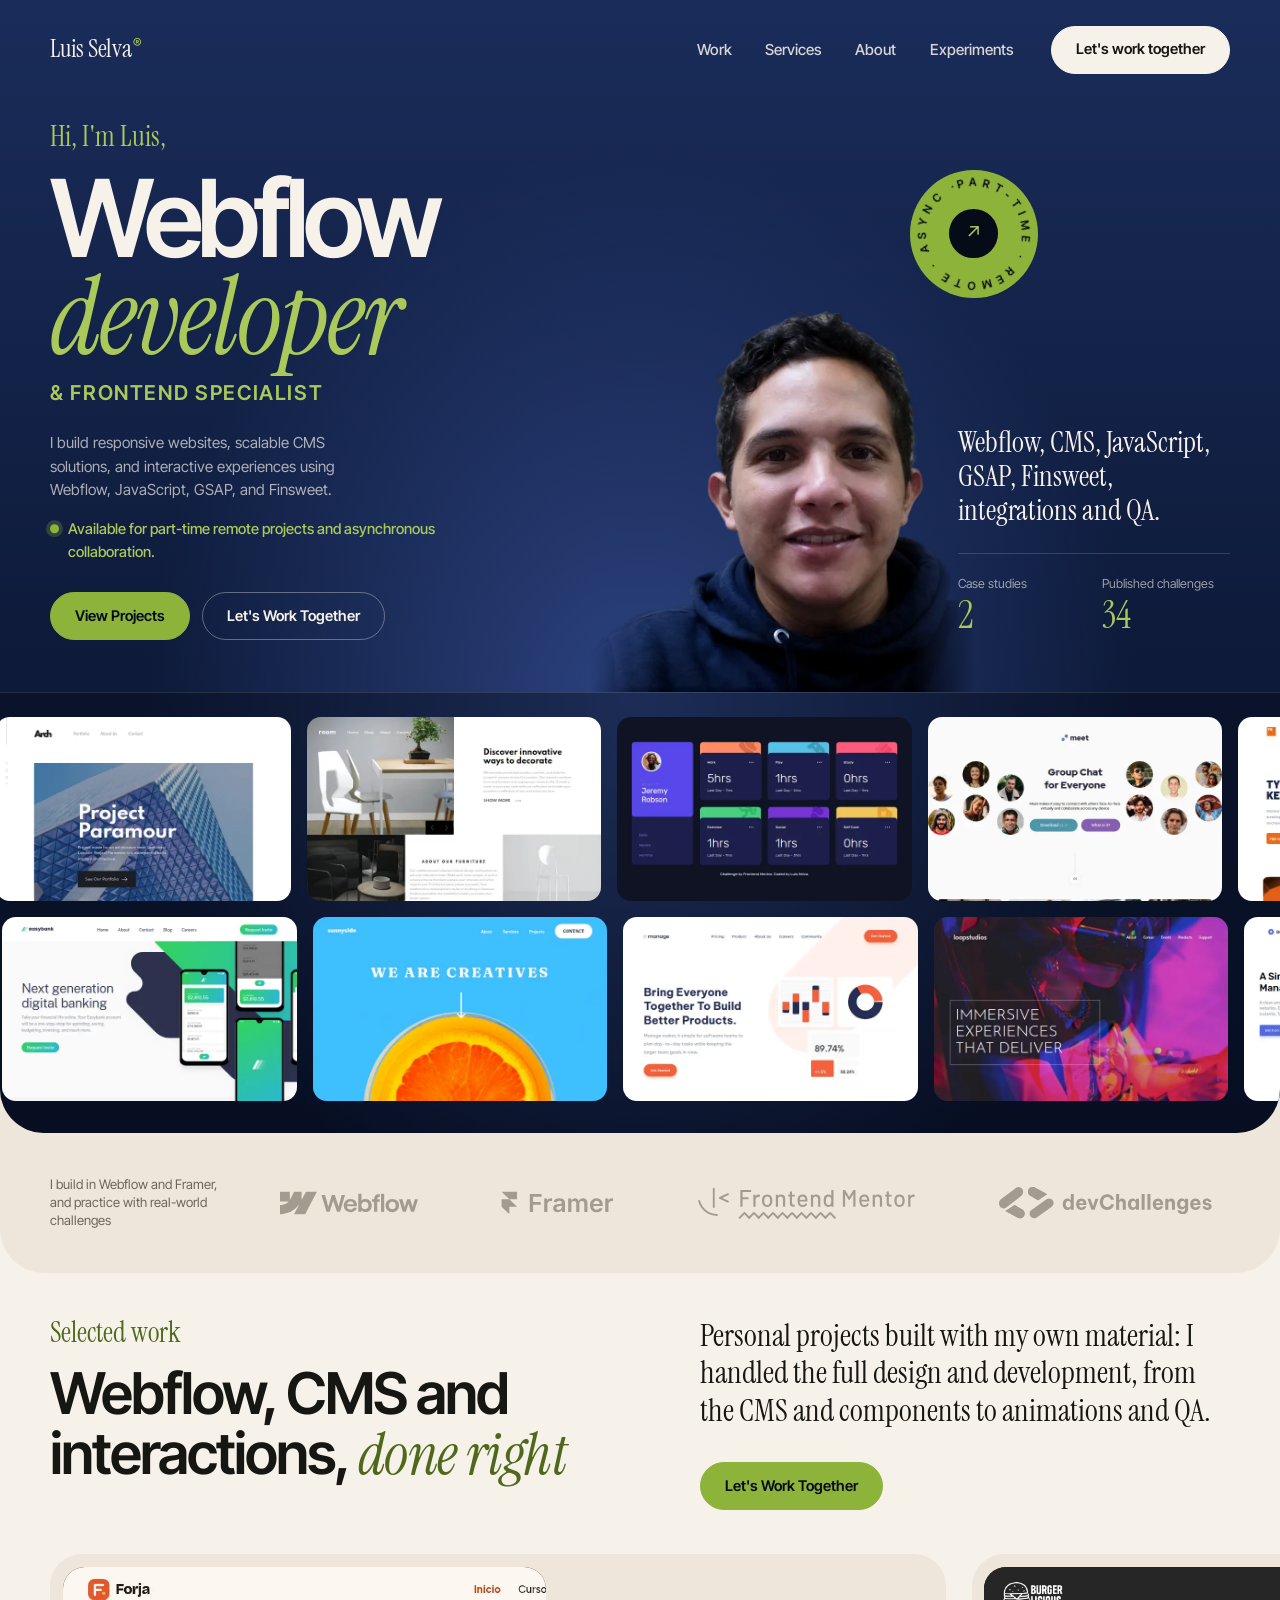
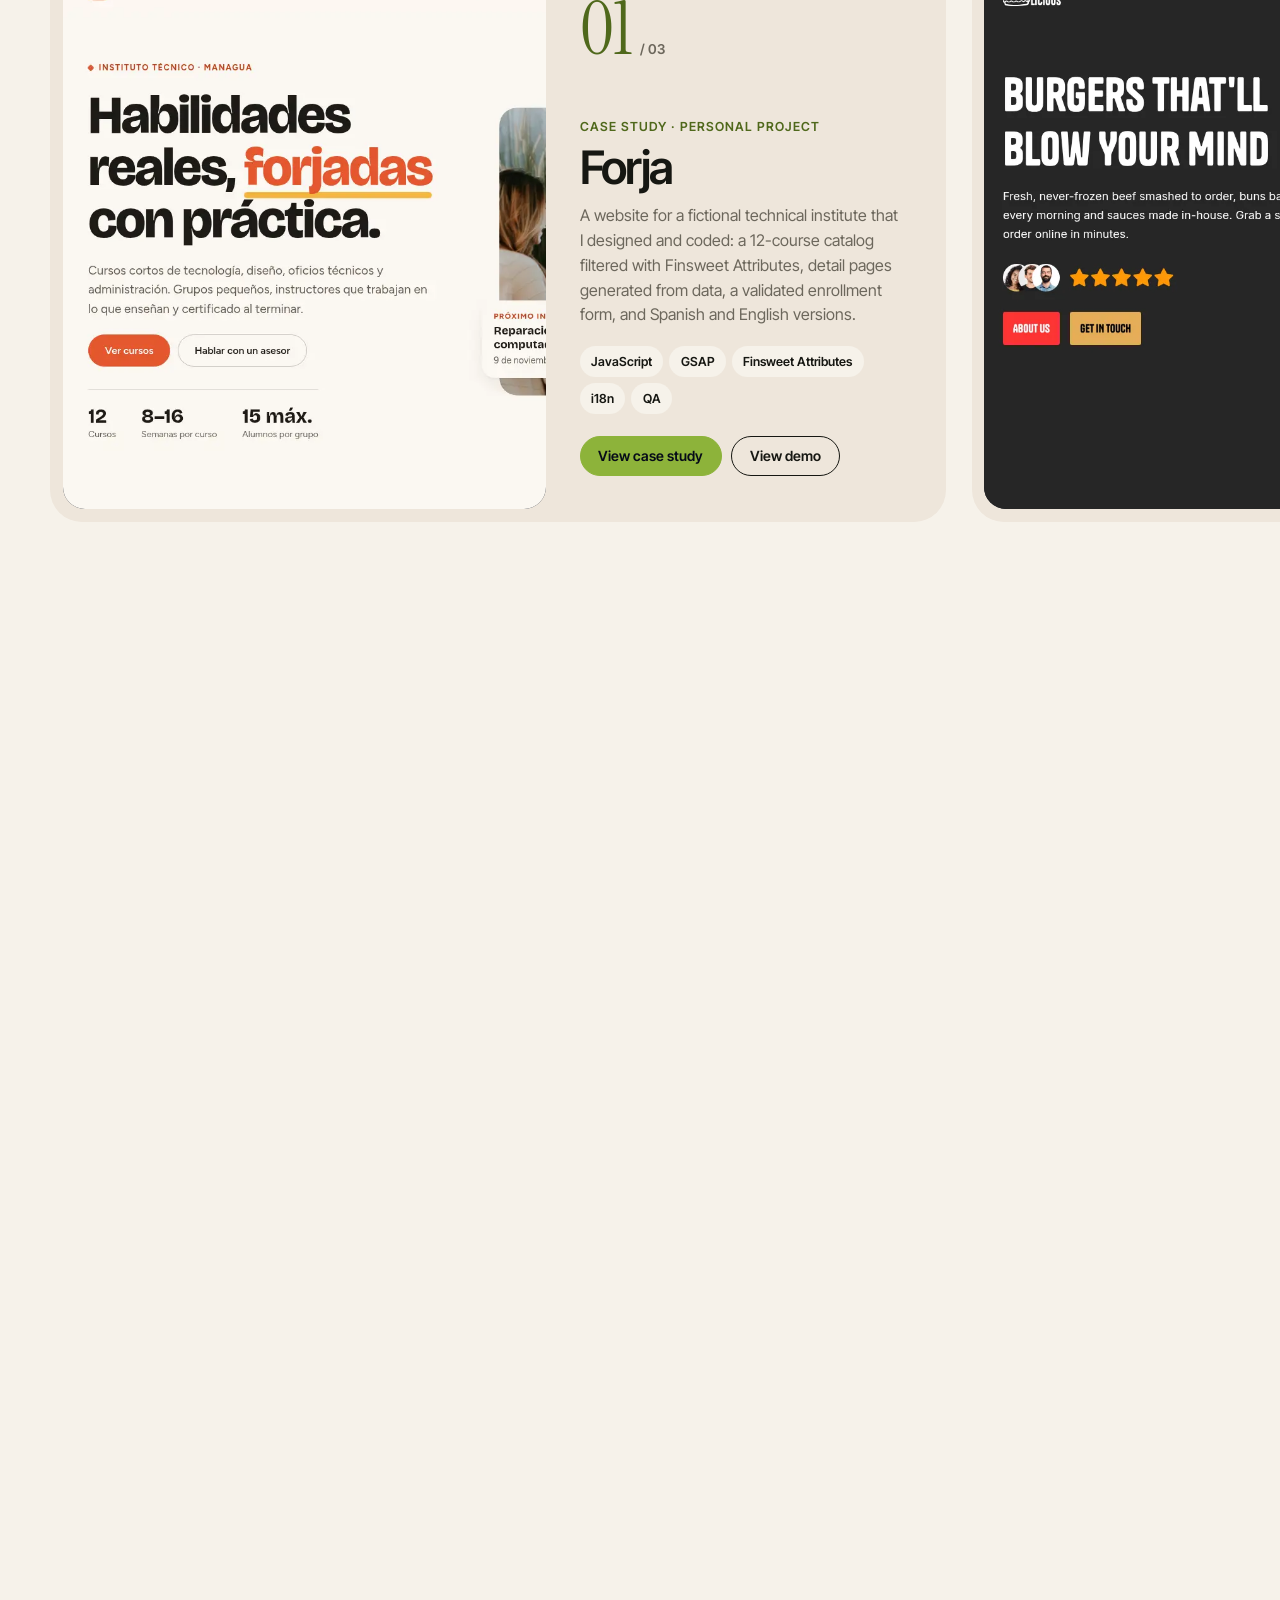
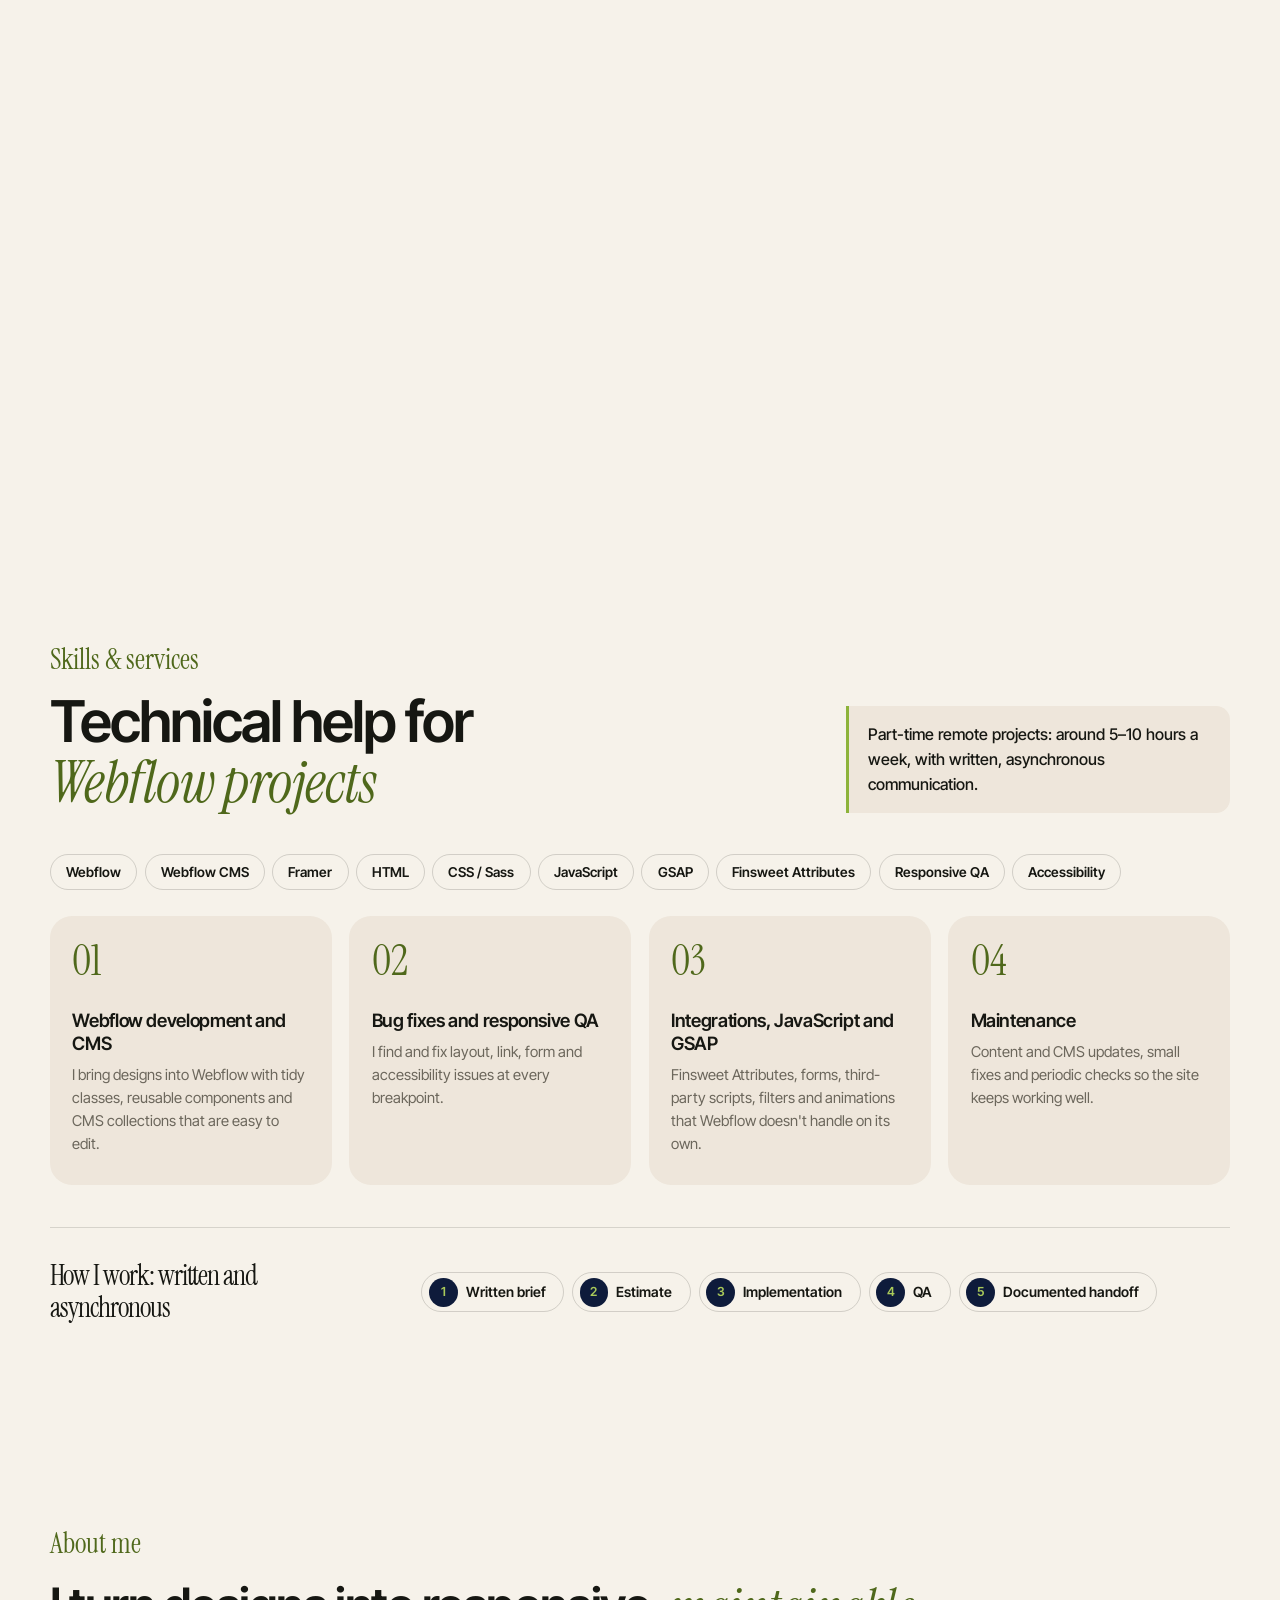
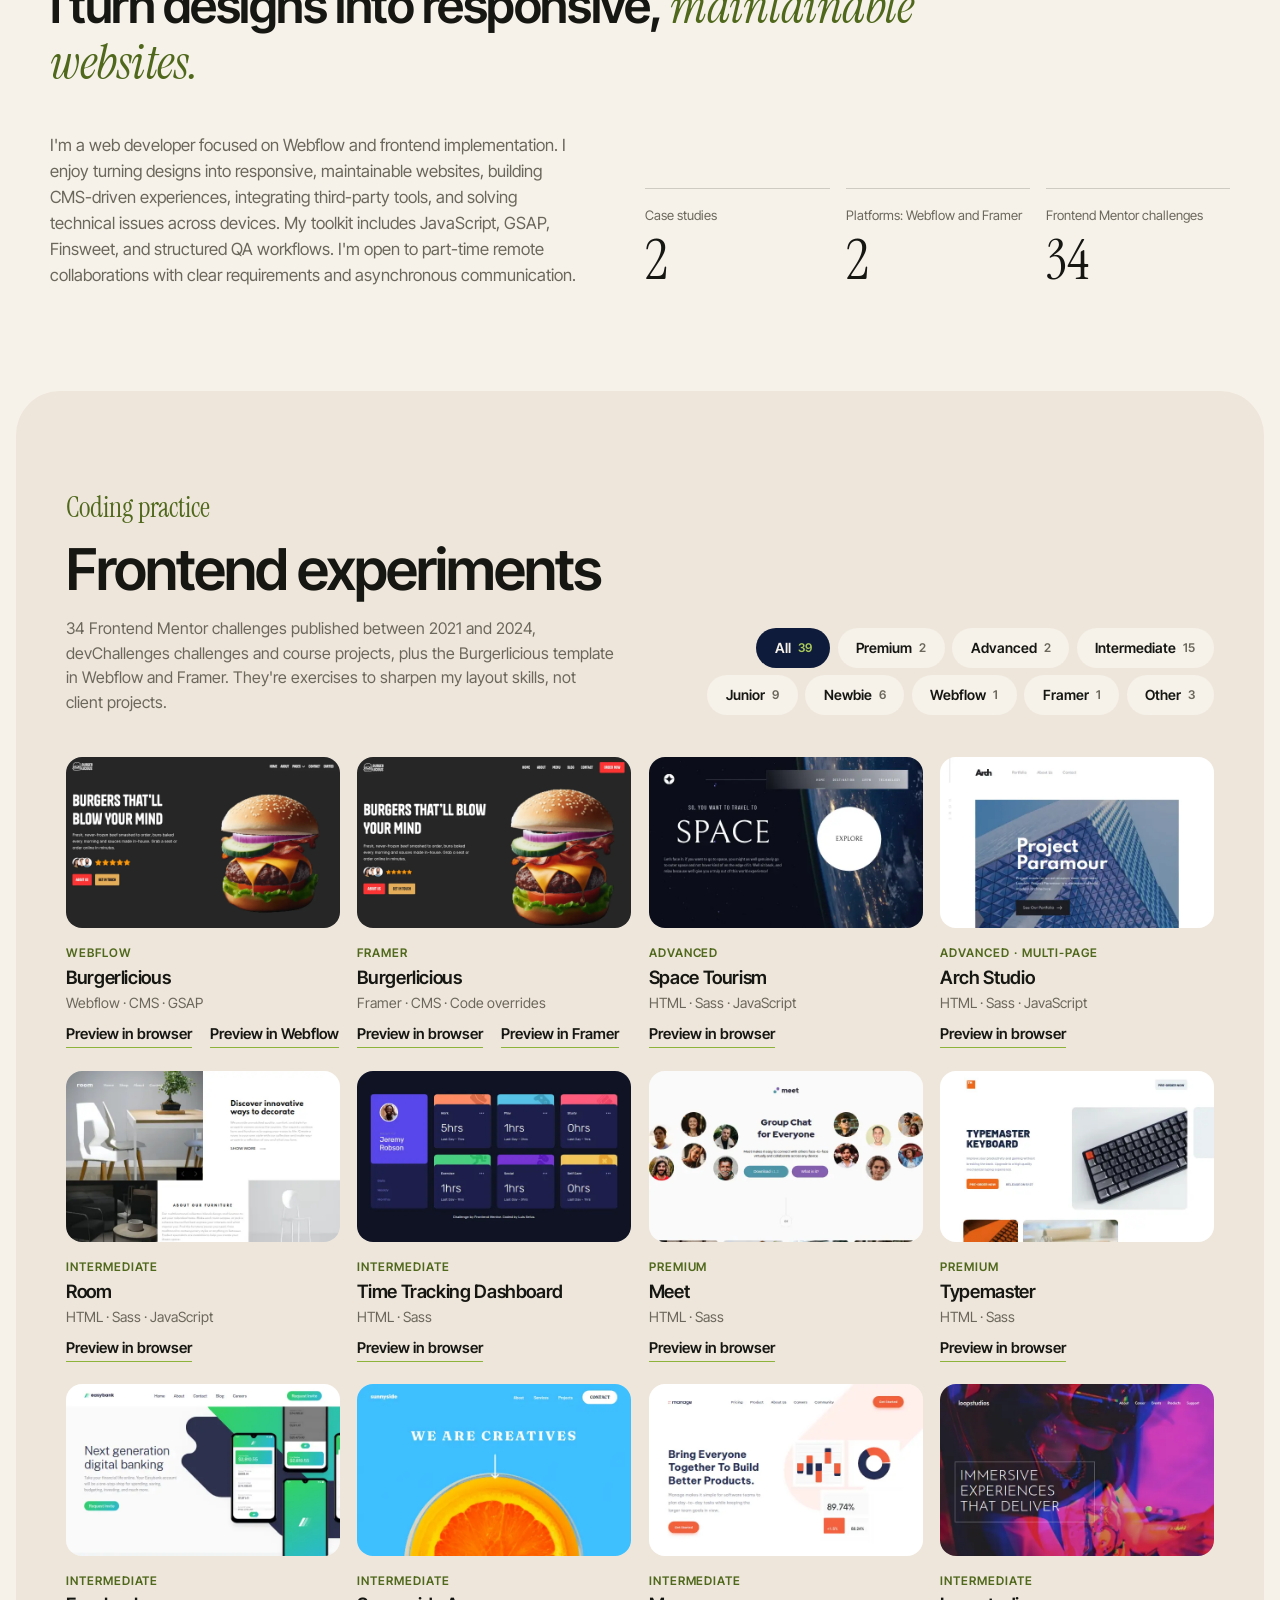
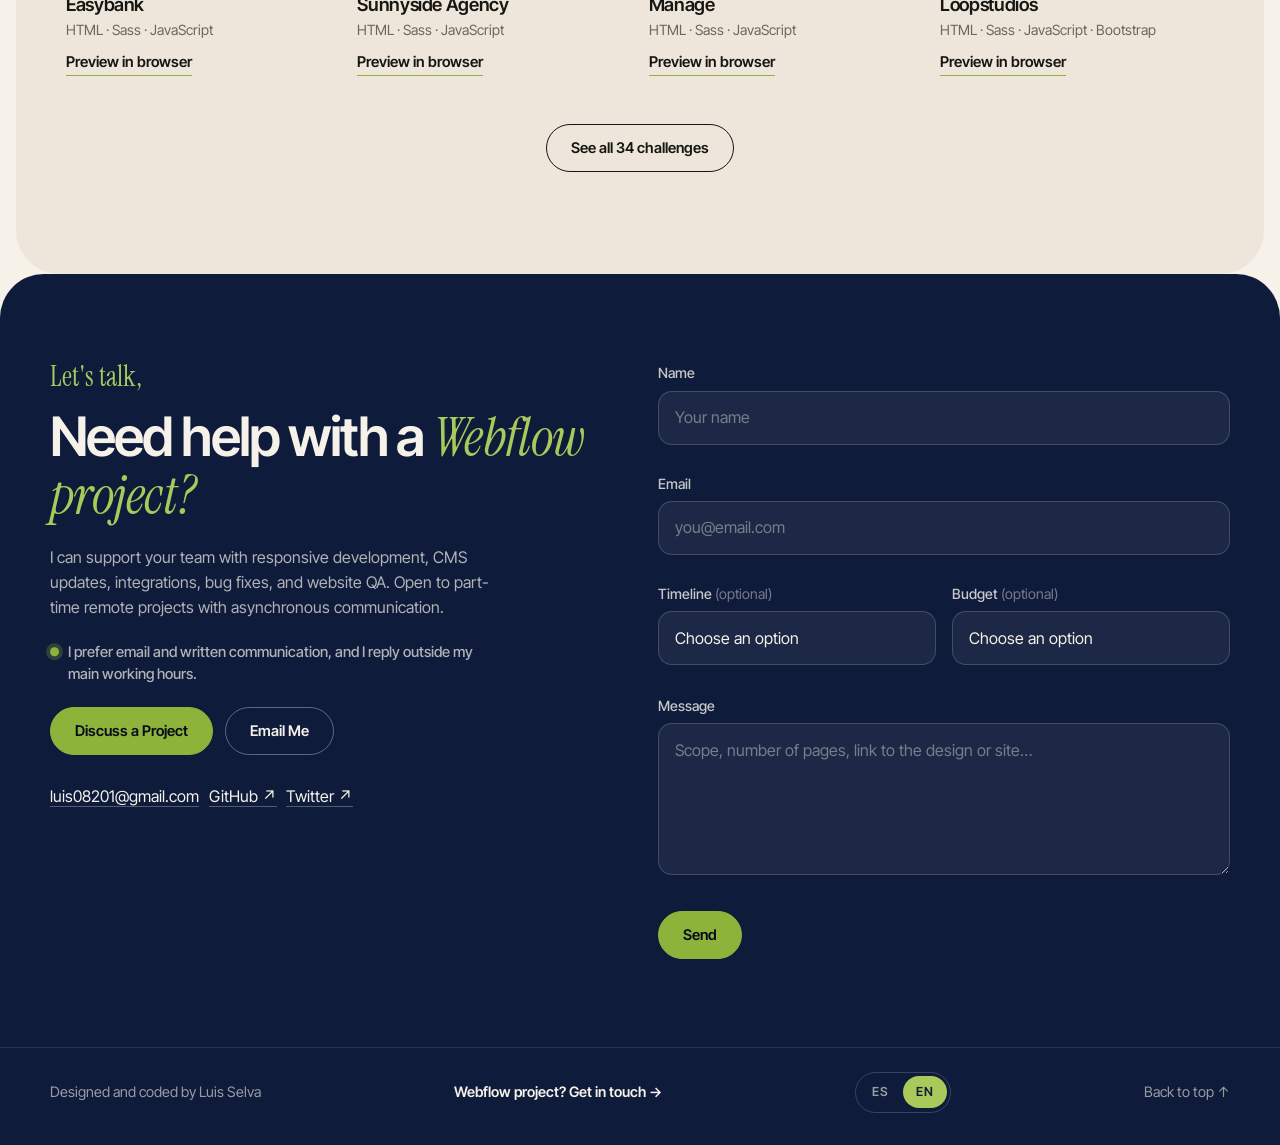
==== commit 7f402b0d: "QA fixes: per-page English metadata on case studies, translated challenges button on first load, bad" ====
--- a/index.html
+++ b/index.html
@@ -74,7 +74,7 @@
             <img src="img/luis.webp" srcset="img/luis-480.webp 480w, img/luis.webp 800w" sizes="(max-width: 760px) min(320px, 80vw), clamp(280px, 30vw, 400px)" alt="Luis Selva" width="800" height="800" fetchpriority="high" />
           </figure>
 
-          <a class="badge" data-load="fade" data-delay="0.4" href="#contacto" aria-label="Disponible para proyectos part-time y asíncronos. Escríbeme" data-i18n-aria="badge.label">
+          <a class="badge" data-load="fade" data-delay="0.4" href="#contacto" aria-label="Part-time · Remoto · Asíncrono: escríbeme" data-i18n-aria="badge.label">
             <svg class="badge__ring" viewBox="0 0 120 120" aria-hidden="true">
               <defs>
                 <path id="badge-path" d="M60,60 m-45,0 a45,45 0 1,1 90,0 a45,45 0 1,1 -90,0" />
--- a/css/style.css
+++ b/css/style.css
@@ -1363,6 +1363,375 @@
   outline-offset: 2px;
 }
 
+/* Case studies */
+
+.visually-hidden {
+  position: absolute;
+  width: 1px;
+  height: 1px;
+  margin: -1px;
+  padding: 0;
+  overflow: hidden;
+  clip: rect(0 0 0 0);
+  white-space: nowrap;
+  border: 0;
+}
+
+.case-hero {
+  padding-bottom: clamp(2rem, 5vw, 3.5rem);
+}
+
+.case-hero__body {
+  display: grid;
+  grid-template-columns: minmax(0, 1.25fr) minmax(0, 1fr);
+  align-items: end;
+  gap: 2.5rem 4rem;
+  padding: clamp(3rem, 7vw, 5.5rem) 0 clamp(2rem, 4vw, 3rem);
+}
+
+.case-hero h1 {
+  margin-top: 0.8rem;
+  font-size: clamp(3.2rem, 8vw, 6.6rem);
+  letter-spacing: -0.055em;
+  line-height: 0.92;
+}
+
+.case-hero__lead {
+  max-width: 36rem;
+  margin: 1.4rem 0 0;
+  font-size: 1.08rem;
+  color: rgba(246, 242, 234, 0.75);
+}
+
+.case-hero__links,
+.case-cta__links {
+  display: flex;
+  flex-wrap: wrap;
+  gap: 0.75rem;
+  margin: 1.8rem 0 0;
+}
+
+.case-meta {
+  display: grid;
+  grid-template-columns: repeat(2, minmax(0, 1fr));
+  gap: 1.4rem 1.5rem;
+  margin: 0;
+}
+
+.case-meta div {
+  padding-top: 0.9rem;
+  border-top: 1px solid rgba(246, 242, 234, 0.16);
+}
+
+.case-meta dt {
+  font-size: 0.78rem;
+  font-weight: 600;
+  letter-spacing: 0.08em;
+  text-transform: uppercase;
+  color: var(--lime-soft);
+}
+
+.case-meta dd {
+  margin: 0.4rem 0 0;
+  font-size: 0.95rem;
+  line-height: 1.45;
+}
+
+.case-cover {
+  margin: 0;
+  overflow: hidden;
+  border-radius: var(--radius-lg);
+  box-shadow: 0 30px 80px -30px rgba(0, 0, 0, 0.6);
+}
+
+.case-cover img {
+  width: 100%;
+  height: auto;
+}
+
+.case {
+  padding: clamp(3.5rem, 7vw, 6rem) var(--gutter);
+}
+
+.case-section {
+  display: grid;
+  grid-template-columns: minmax(0, 0.55fr) minmax(0, 1.45fr);
+  gap: 1rem 3rem;
+  padding: 2.2rem 0;
+  border-top: 1px solid rgba(22, 23, 18, 0.14);
+}
+
+.case-section:first-child {
+  border-top: 0;
+  padding-top: 0;
+}
+
+.case-section > h2 {
+  font-size: clamp(1.6rem, 2.6vw, 2.1rem);
+  line-height: 1.1;
+}
+
+.case-section--wide > .case-gallery,
+.case-section--wide > .compare-wrap {
+  grid-column: 1 / -1;
+}
+
+.case-section--wide > .case-note {
+  grid-column: 2;
+}
+
+.case-prose {
+  max-width: 46rem;
+  font-size: 1.04rem;
+  color: #3a3a33;
+}
+
+.case-prose > :first-child {
+  margin-top: 0;
+}
+
+.case-prose > :last-child {
+  margin-bottom: 0;
+}
+
+.case-prose ul {
+  display: grid;
+  gap: 0.6rem;
+  margin: 0.8rem 0;
+  padding-left: 1.2rem;
+}
+
+.case-prose li::marker {
+  color: var(--lime-deep);
+}
+
+.case-prose code {
+  padding: 0.1em 0.35em;
+  border-radius: 6px;
+  background: var(--sand);
+  font-size: 0.88em;
+}
+
+.case-credits {
+  margin-top: 1.4rem;
+  font-size: 0.88rem;
+  color: var(--muted);
+}
+
+.case-links {
+  display: flex;
+  flex-wrap: wrap;
+  gap: 0.4rem 1.2rem;
+  font-weight: 600;
+  font-size: 0.93rem;
+}
+
+.case-links a {
+  text-decoration: none;
+  border-bottom: 1.5px solid var(--lime);
+  transition: color var(--hover-speed) var(--ease-smooth), border-color var(--hover-speed) var(--ease-smooth);
+}
+
+.case-links a:hover {
+  color: var(--lime-deep);
+  border-color: var(--lime-deep);
+}
+
+.case-note {
+  margin-top: 1.4rem;
+  padding: 1.1rem 1.3rem;
+  border-left: 3px solid var(--lime);
+  border-radius: 0 14px 14px 0;
+  background: var(--sand);
+}
+
+.case-gallery {
+  display: grid;
+  grid-template-columns: repeat(6, minmax(0, 1fr));
+  gap: 1.2rem;
+  margin-top: 1.6rem;
+}
+
+.case-shot {
+  margin: 0;
+}
+
+.case-shot--desktop {
+  grid-column: span 3;
+}
+
+.case-gallery .case-shot--desktop:nth-child(3):nth-last-child(3) {
+  grid-column: span 6;
+}
+
+.case-shot--mobile {
+  grid-column: span 2;
+}
+
+.case-gallery:has(> .case-shot--desktop:nth-child(3)) .case-shot--mobile {
+  grid-column: span 3;
+}
+
+.case-shot img {
+  width: 100%;
+  height: auto;
+  border-radius: 16px;
+  background: var(--sand);
+  box-shadow: 0 0 0 1px rgba(22, 23, 18, 0.08);
+}
+
+.case-shot--mobile img {
+  max-width: 300px;
+  margin-inline: auto;
+}
+
+.case-shot figcaption {
+  margin-top: 0.6rem;
+  font-size: 0.86rem;
+  color: var(--muted);
+  text-align: center;
+}
+
+.compare-wrap {
+  overflow-x: auto;
+  margin-top: 0.4rem;
+  border-radius: var(--radius-lg);
+  background: var(--sand);
+}
+
+.compare {
+  width: 100%;
+  min-width: 640px;
+  border-collapse: collapse;
+  font-size: 0.95rem;
+}
+
+.compare th,
+.compare td {
+  padding: 0.95rem 1.2rem;
+  text-align: left;
+  vertical-align: top;
+  border-top: 1px solid rgba(22, 23, 18, 0.1);
+}
+
+.compare thead th {
+  border-top: 0;
+  font-size: 0.8rem;
+  letter-spacing: 0.08em;
+  text-transform: uppercase;
+  color: var(--lime-deep);
+}
+
+.compare tbody th {
+  width: 18%;
+  font-weight: 600;
+}
+
+.compare td {
+  width: 41%;
+  color: #3a3a33;
+}
+
+.case-cta {
+  padding: clamp(3.5rem, 7vw, 5.5rem) var(--gutter);
+  border-radius: var(--radius-xl) var(--radius-xl) 0 0;
+  background: var(--navy);
+  color: var(--cream);
+}
+
+.case-cta h2 {
+  max-width: 14ch;
+  margin-top: 0.9rem;
+  font-size: clamp(2.2rem, 4.4vw, 3.4rem);
+  line-height: 1.04;
+}
+
+.case-cta h2 em {
+  color: var(--lime-soft);
+}
+
+@media (max-width: 1000px) {
+  .case-hero__body,
+  .case-section {
+    grid-template-columns: 1fr;
+  }
+
+  .case-section--wide > .case-note {
+    grid-column: auto;
+  }
+}
+
+@media (max-width: 640px) {
+  .case-meta {
+    grid-template-columns: 1fr;
+  }
+
+  .case-gallery {
+    grid-template-columns: repeat(2, minmax(0, 1fr));
+  }
+
+  .case-shot--desktop,
+  .case-gallery .case-shot--desktop:nth-child(3):nth-last-child(3) {
+    grid-column: 1 / -1;
+  }
+
+  .case-shot--mobile,
+  .case-gallery:has(> .case-shot--desktop:nth-child(3)) .case-shot--mobile {
+    grid-column: span 1;
+  }
+
+  .case-gallery .case-shot--mobile:last-child:nth-child(odd) {
+    grid-column: 1 / -1;
+  }
+  .compare {
+    min-width: 0;
+  }
+
+  .compare thead {
+    position: absolute;
+    width: 1px;
+    height: 1px;
+    overflow: hidden;
+    clip: rect(0 0 0 0);
+  }
+
+  .compare tr {
+    display: grid;
+    gap: 0.5rem;
+    padding: 1rem 1.1rem;
+    border-top: 1px solid rgba(22, 23, 18, 0.1);
+  }
+
+  .compare tbody tr:first-child {
+    border-top: 0;
+  }
+
+  .compare th,
+  .compare td,
+  .compare tbody th {
+    width: auto;
+    padding: 0;
+    border: 0;
+  }
+
+  .compare td::before {
+    display: block;
+    font-size: 0.72rem;
+    font-weight: 600;
+    letter-spacing: 0.08em;
+    text-transform: uppercase;
+    color: var(--lime-deep);
+  }
+
+  .compare td:nth-of-type(1)::before {
+    content: "Webflow";
+  }
+
+  .compare td:nth-of-type(2)::before {
+    content: "Framer";
+  }
+}
+
 /* Responsive */
 
 @media (max-width: 1000px) {
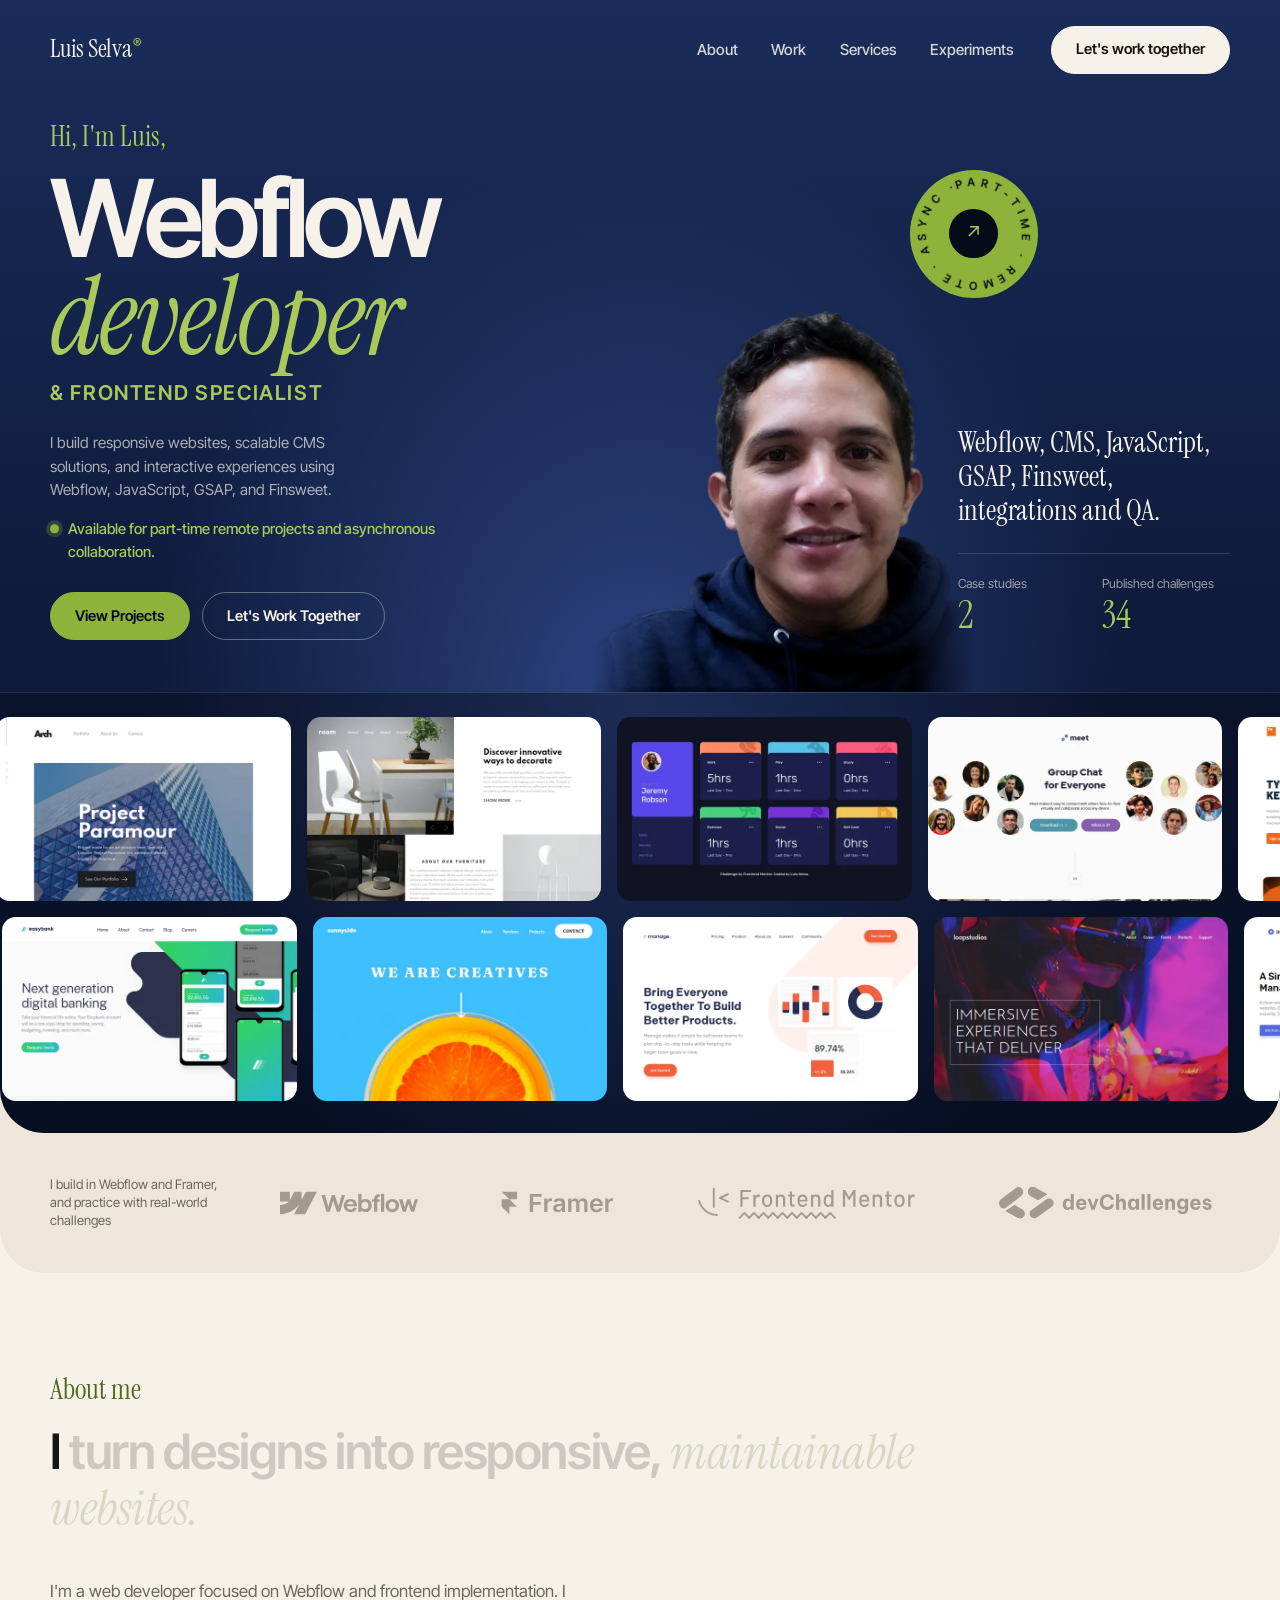
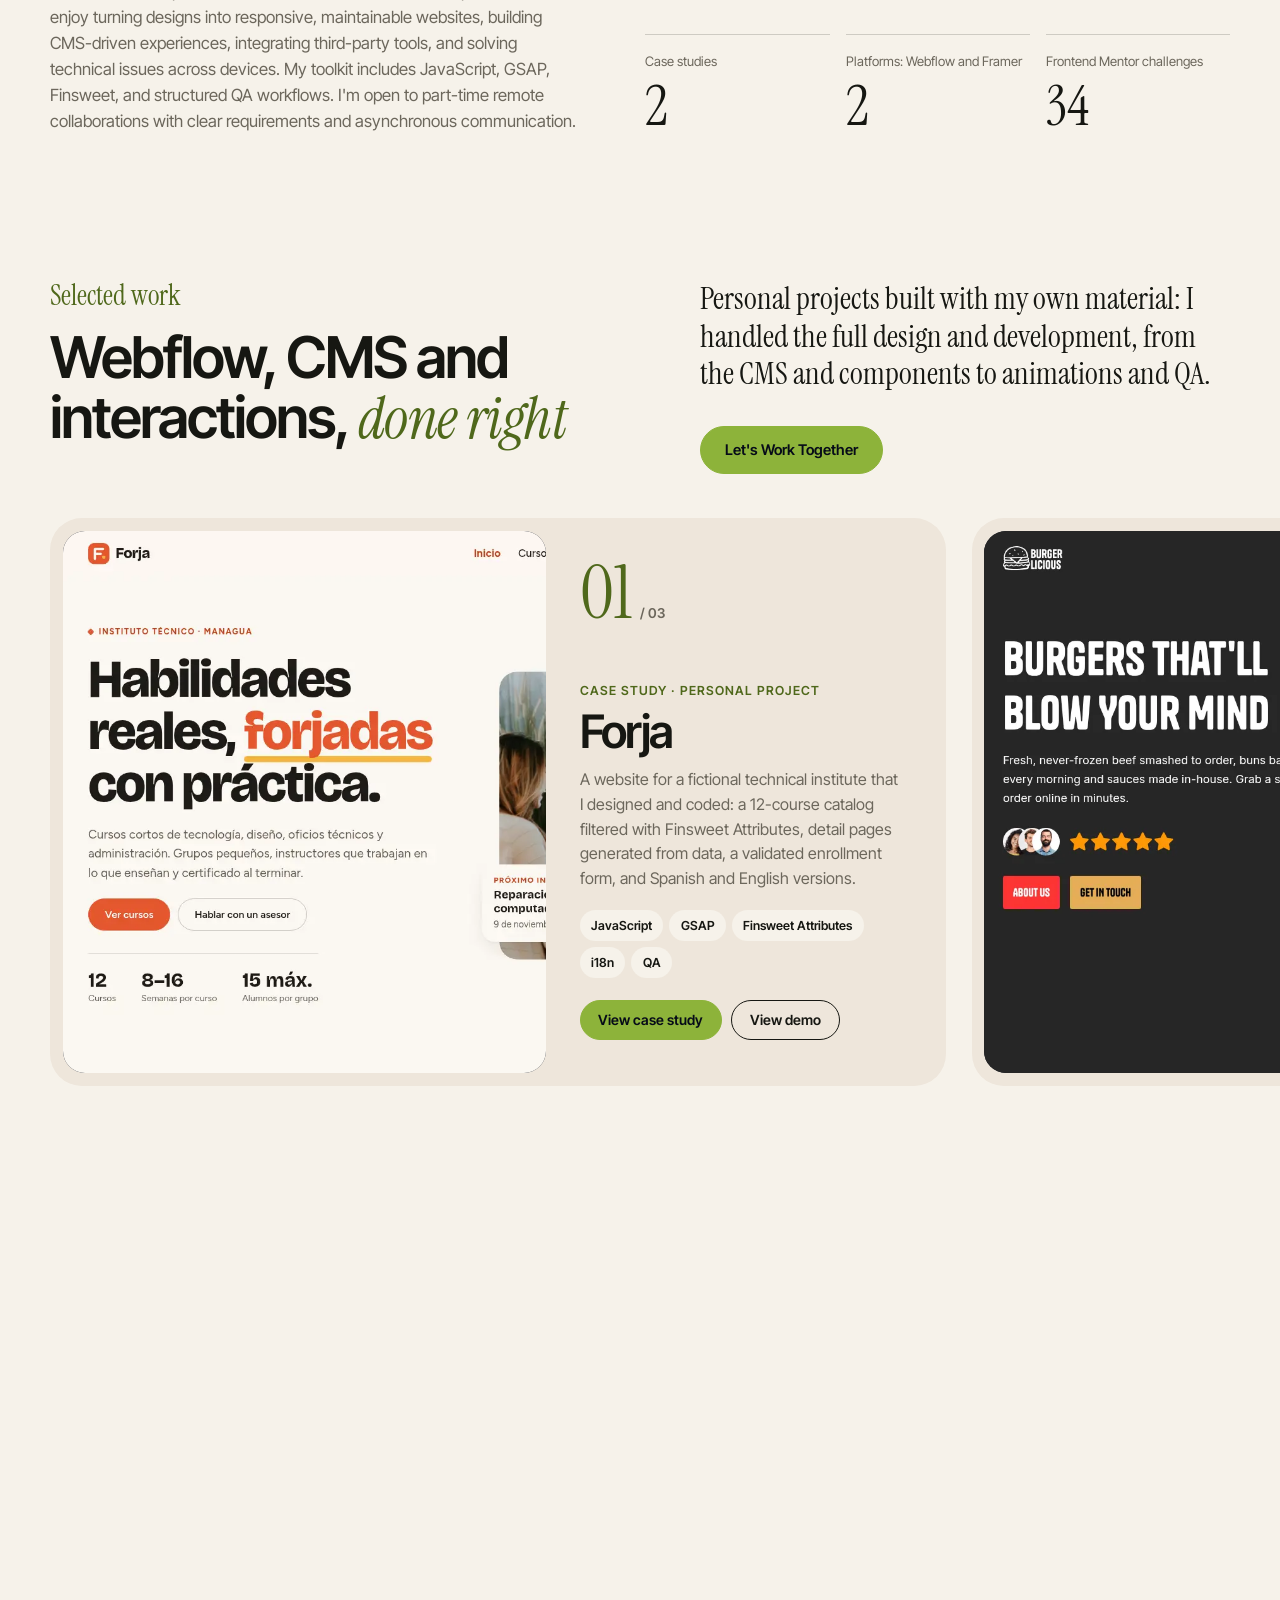
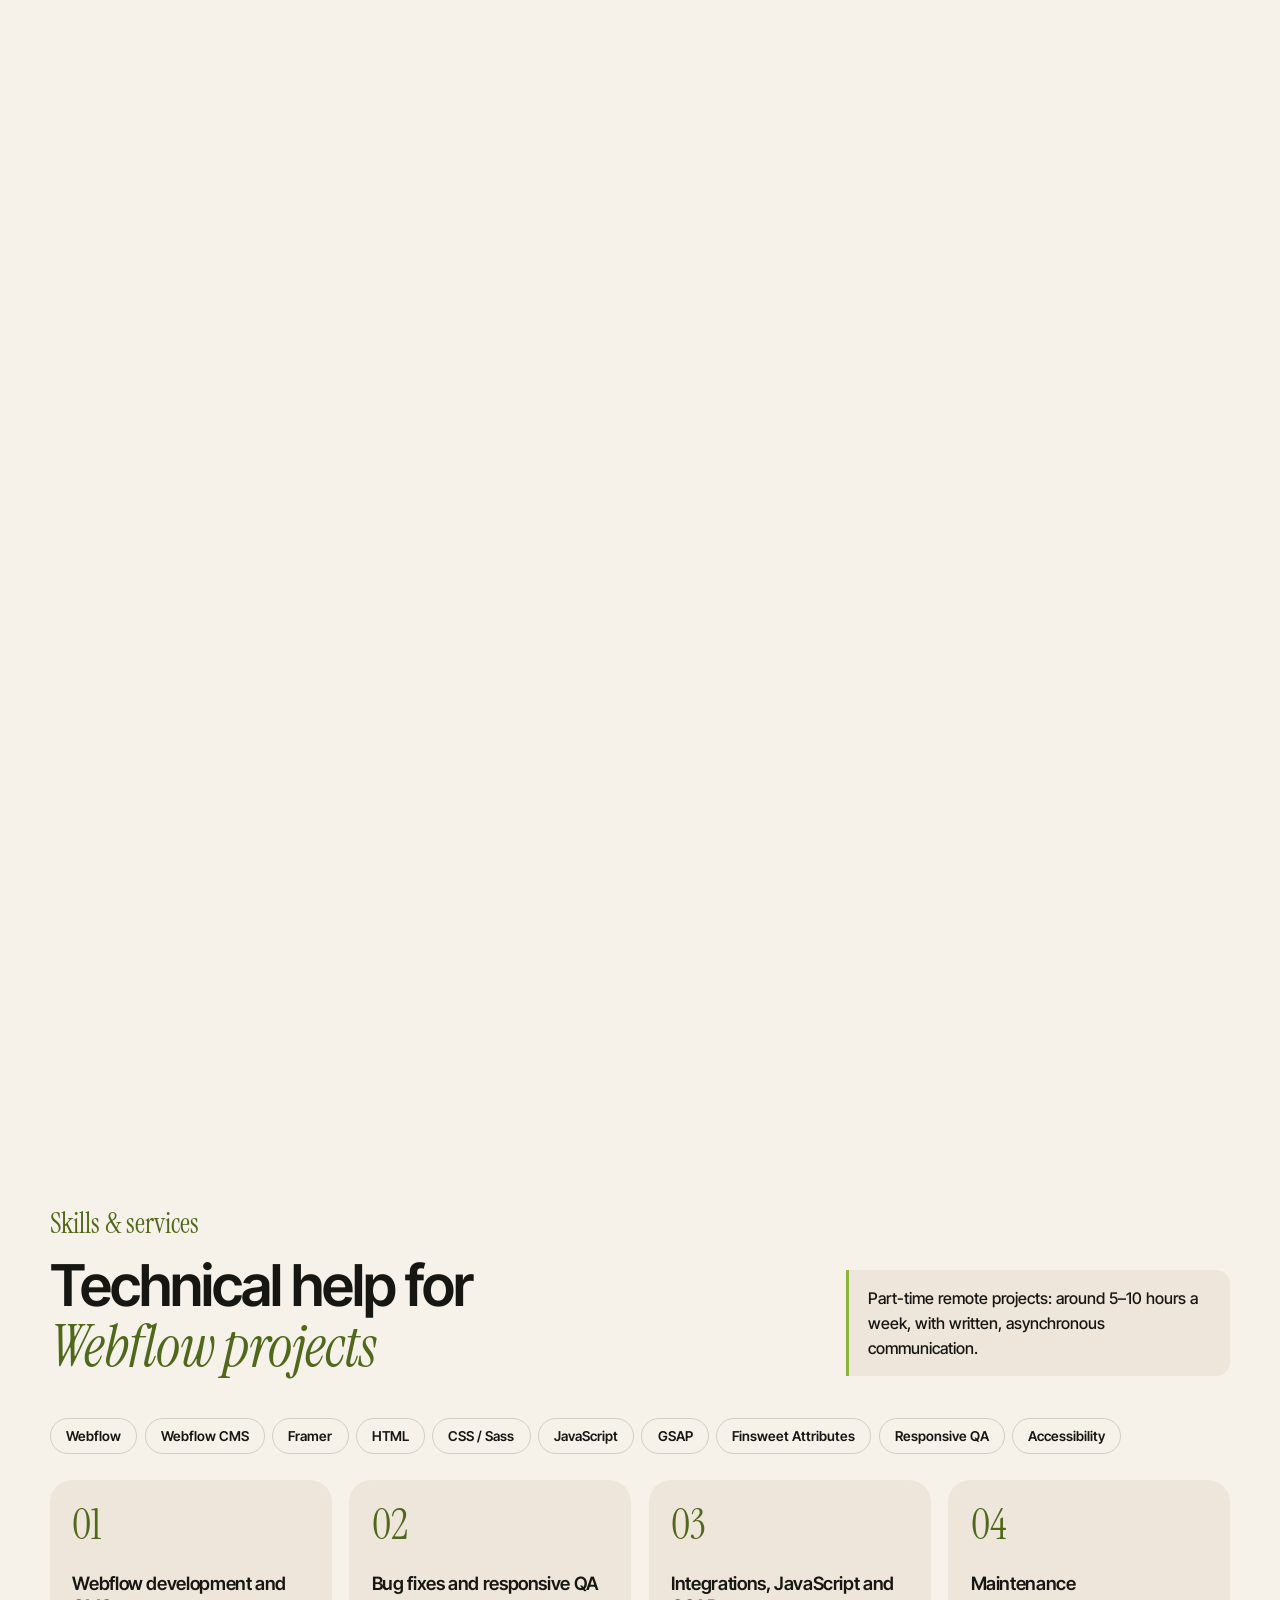
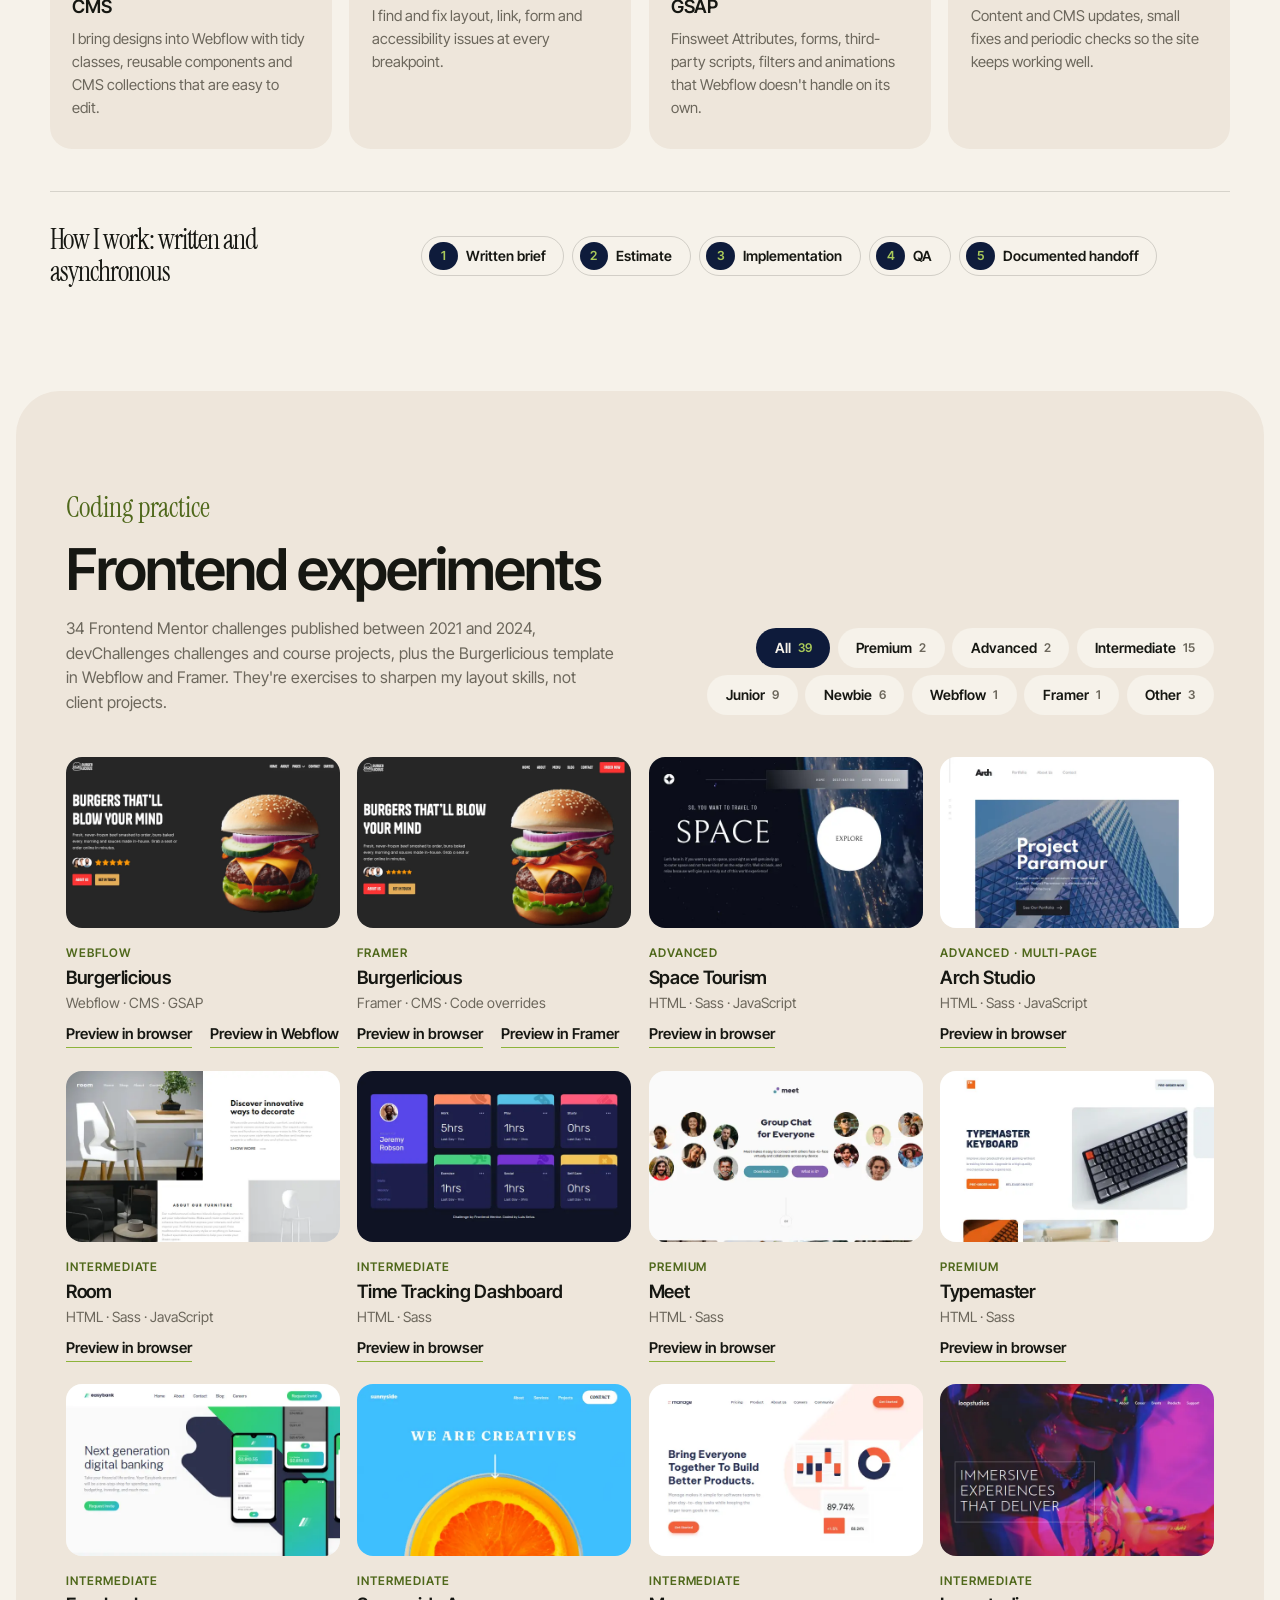
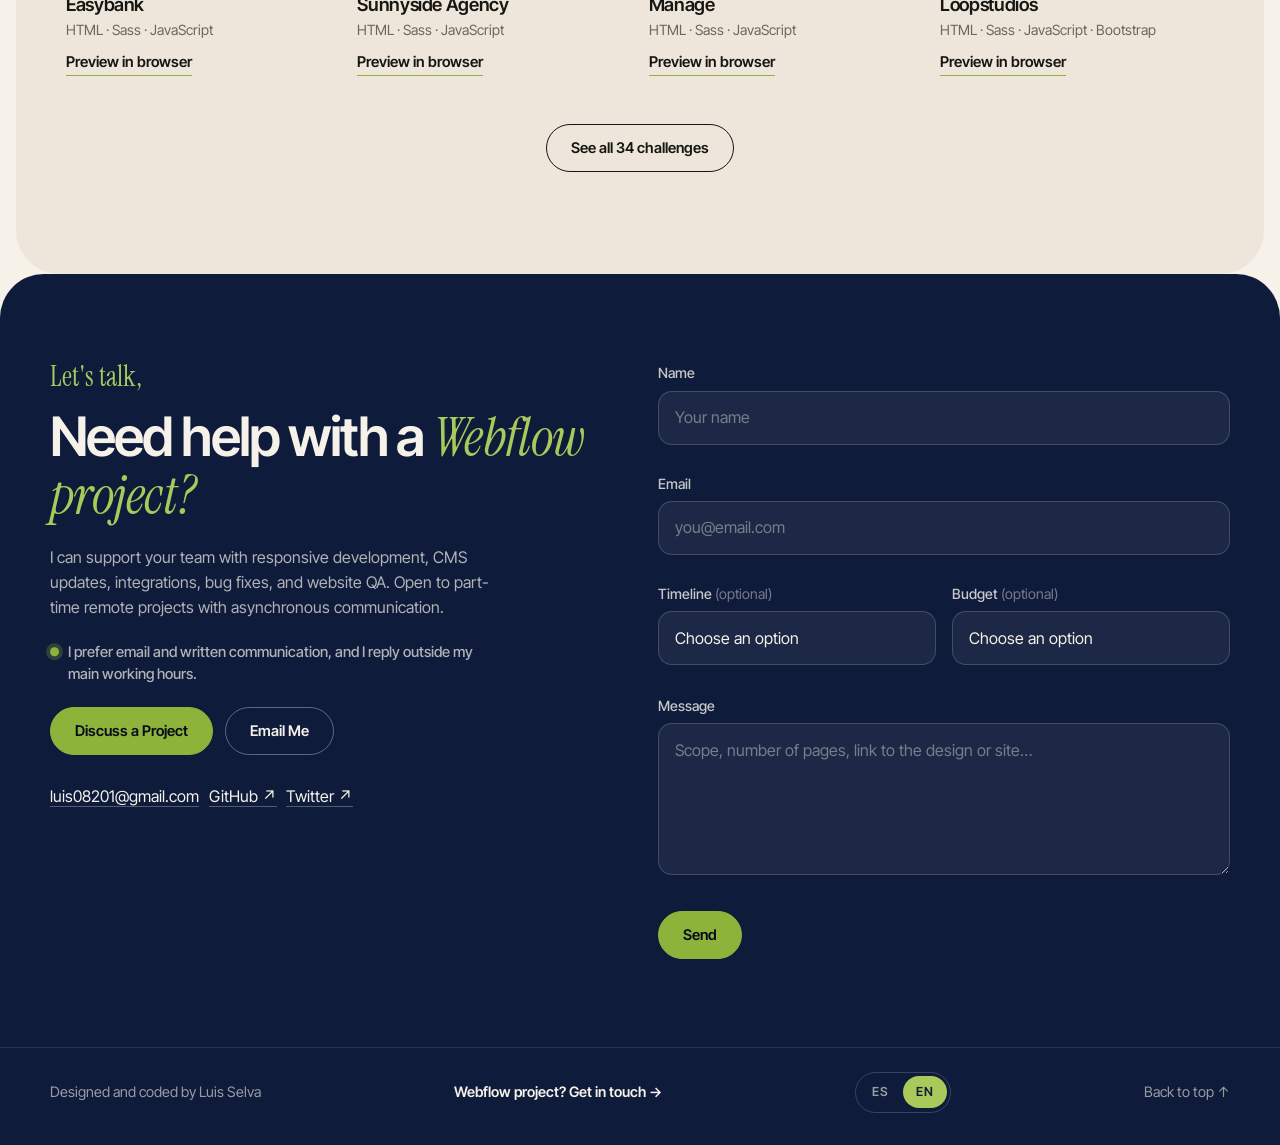
==== commit c7b1433f: "Move the about section right after the hero and lead the nav with it" ====
--- a/index.html
+++ b/index.html
@@ -45,9 +45,9 @@
         <nav class="topbar" aria-label="Principal" data-i18n-aria="nav.label">
           <a class="brand" href="#inicio">Luis Selva<sup>®</sup></a>
           <ul class="topbar__links">
+            <li><a href="#acerca" data-i18n="nav.about">Acerca</a></li>
             <li><a href="#trabajo" data-i18n="nav.work">Trabajo</a></li>
             <li><a href="#servicios" data-i18n="nav.services">Servicios</a></li>
-            <li><a href="#acerca" data-i18n="nav.about">Acerca</a></li>
             <li><a href="#practica" data-i18n="nav.practice">Experimentos</a></li>
           </ul>
           <a class="pill pill--light" href="#contacto">
@@ -121,6 +121,27 @@
           <li><img src="img/logos/frontend-mentor.svg" alt="Frontend Mentor" width="175" height="25" /></li>
           <li><img src="img/logos/devchallenges.svg" alt="devChallenges" width="229" height="31" /></li>
         </ul>
+      </section>
+
+      <section class="section about" id="acerca" aria-labelledby="acerca-titulo">
+        <p class="script script--green" data-i18n="about.script">Acerca de mí</p>
+        <h2 id="acerca-titulo" class="about__statement" data-i18n="about.statement">
+          Convierto diseños en sitios responsivos y <em>fáciles de mantener.</em>
+        </h2>
+        <div class="about__row">
+          <p class="about__body" data-i18n="about.body">
+            Soy desarrollador web enfocado en Webflow e implementación frontend. Me gusta convertir diseños
+            en sitios responsivos y fáciles de mantener, construir experiencias basadas en CMS, integrar
+            herramientas de terceros y resolver problemas técnicos en cualquier dispositivo. Trabajo con
+            JavaScript, GSAP, Finsweet y un proceso de QA estructurado. Estoy abierto a colaboraciones
+            remotas part-time con requisitos claros y comunicación asíncrona.
+          </p>
+          <dl class="facts">
+            <div><dt data-i18n="about.fact1">Casos de estudio</dt><dd>2</dd></div>
+            <div><dt data-i18n="about.fact2">Plataformas: Webflow y Framer</dt><dd>2</dd></div>
+            <div><dt data-i18n="about.fact3">Retos de Frontend Mentor</dt><dd data-count="34">34</dd></div>
+          </dl>
+        </div>
       </section>
 
       <section class="section" id="trabajo" aria-labelledby="trabajo-titulo">
@@ -241,27 +262,6 @@
         </div>
       </section>
 
-      <section class="section about" id="acerca" aria-labelledby="acerca-titulo">
-        <p class="script script--green" data-i18n="about.script">Acerca de mí</p>
-        <h2 id="acerca-titulo" class="about__statement" data-i18n="about.statement">
-          Convierto diseños en sitios responsivos y <em>fáciles de mantener.</em>
-        </h2>
-        <div class="about__row">
-          <p class="about__body" data-i18n="about.body">
-            Soy desarrollador web enfocado en Webflow e implementación frontend. Me gusta convertir diseños
-            en sitios responsivos y fáciles de mantener, construir experiencias basadas en CMS, integrar
-            herramientas de terceros y resolver problemas técnicos en cualquier dispositivo. Trabajo con
-            JavaScript, GSAP, Finsweet y un proceso de QA estructurado. Estoy abierto a colaboraciones
-            remotas part-time con requisitos claros y comunicación asíncrona.
-          </p>
-          <dl class="facts">
-            <div><dt data-i18n="about.fact1">Casos de estudio</dt><dd>2</dd></div>
-            <div><dt data-i18n="about.fact2">Plataformas: Webflow y Framer</dt><dd>2</dd></div>
-            <div><dt data-i18n="about.fact3">Retos de Frontend Mentor</dt><dd data-count="34">34</dd></div>
-          </dl>
-        </div>
-      </section>
-
       <section class="section section--tint" id="practica" aria-labelledby="practica-titulo">
         <div class="practice__head">
           <div class="section-head">
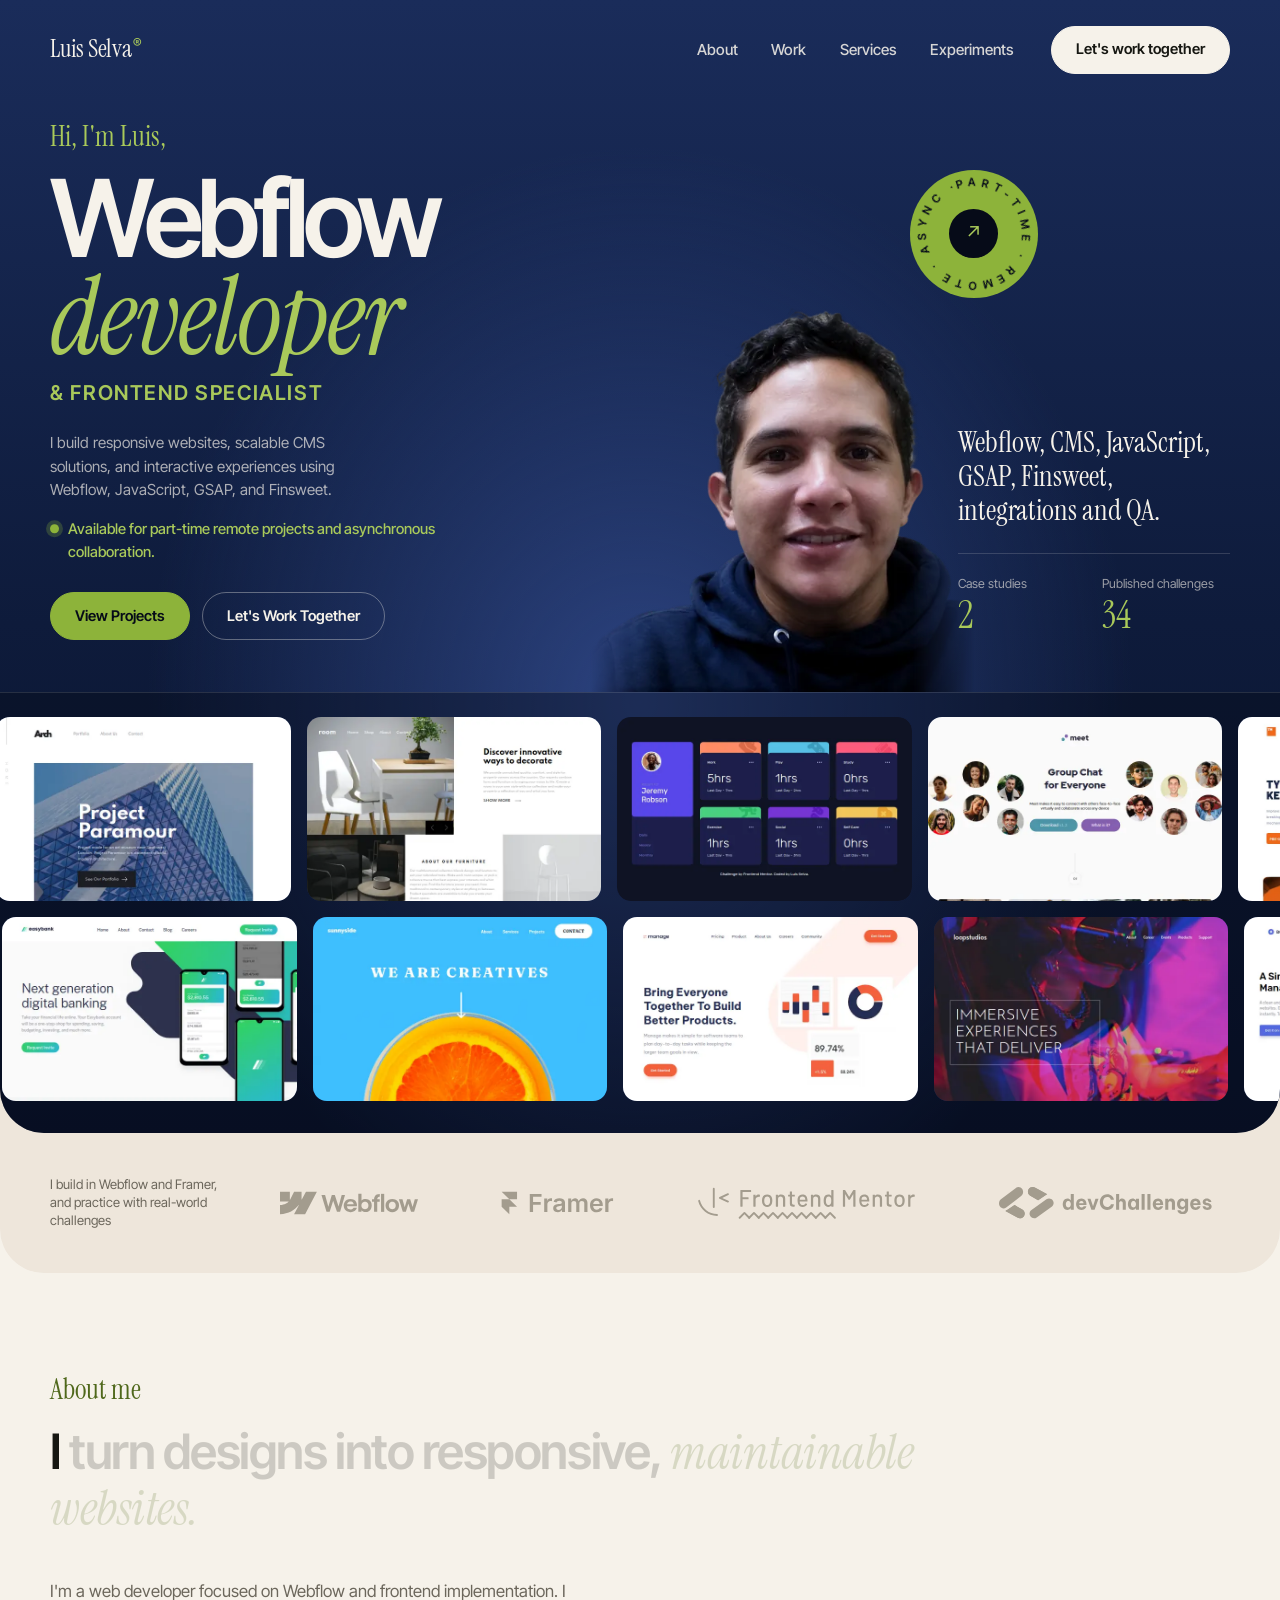
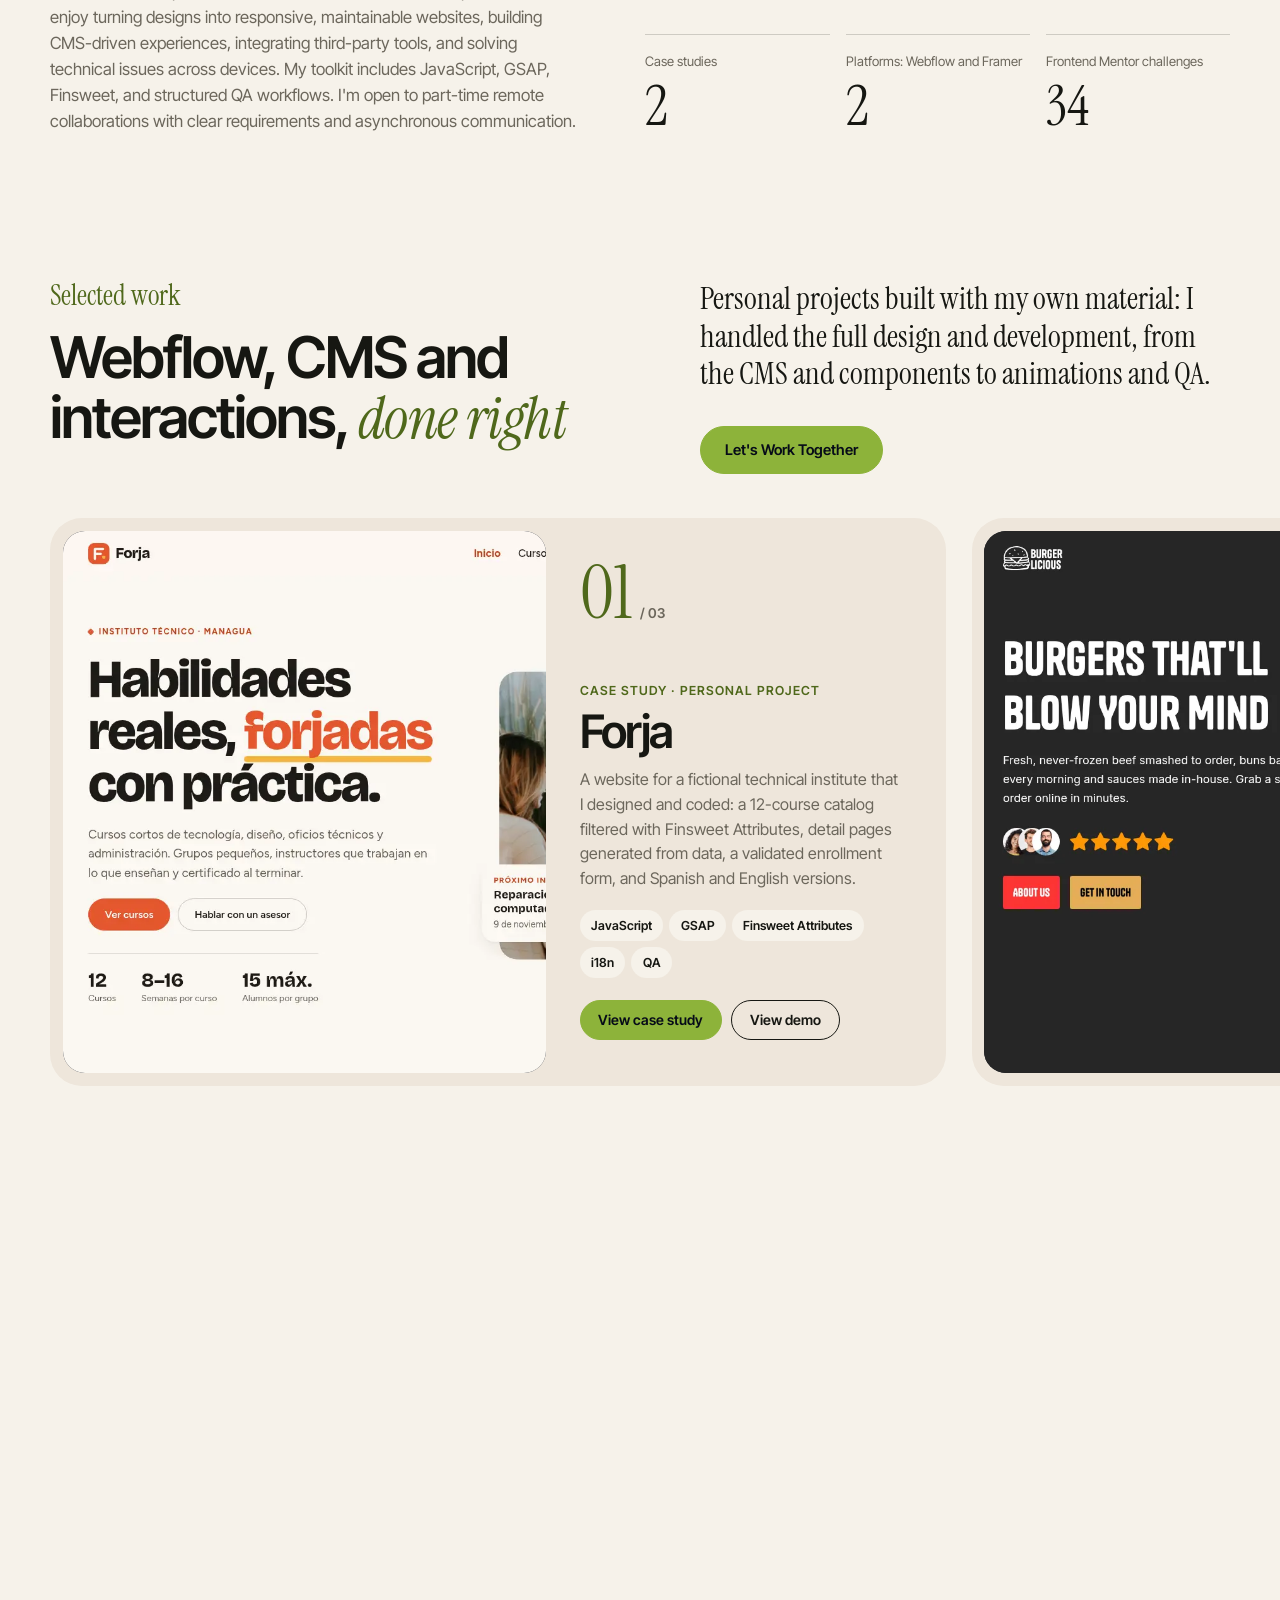
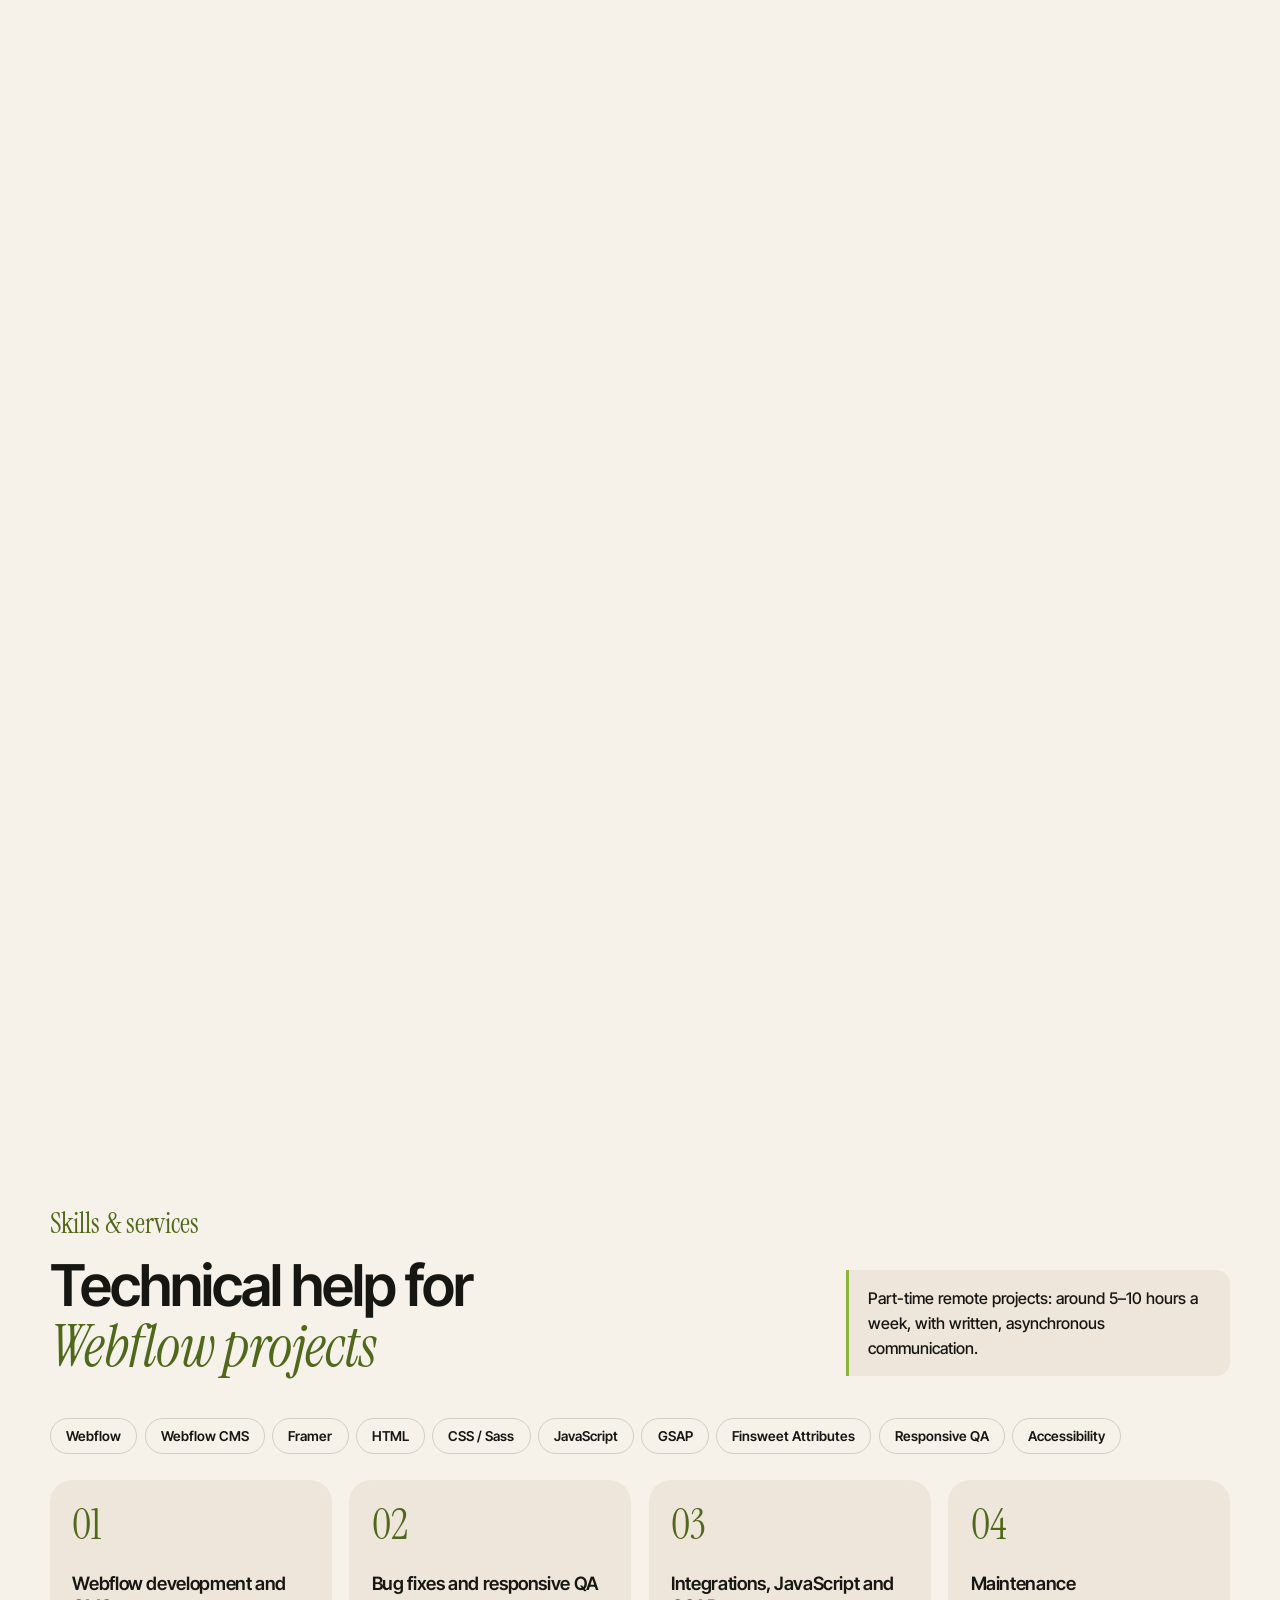
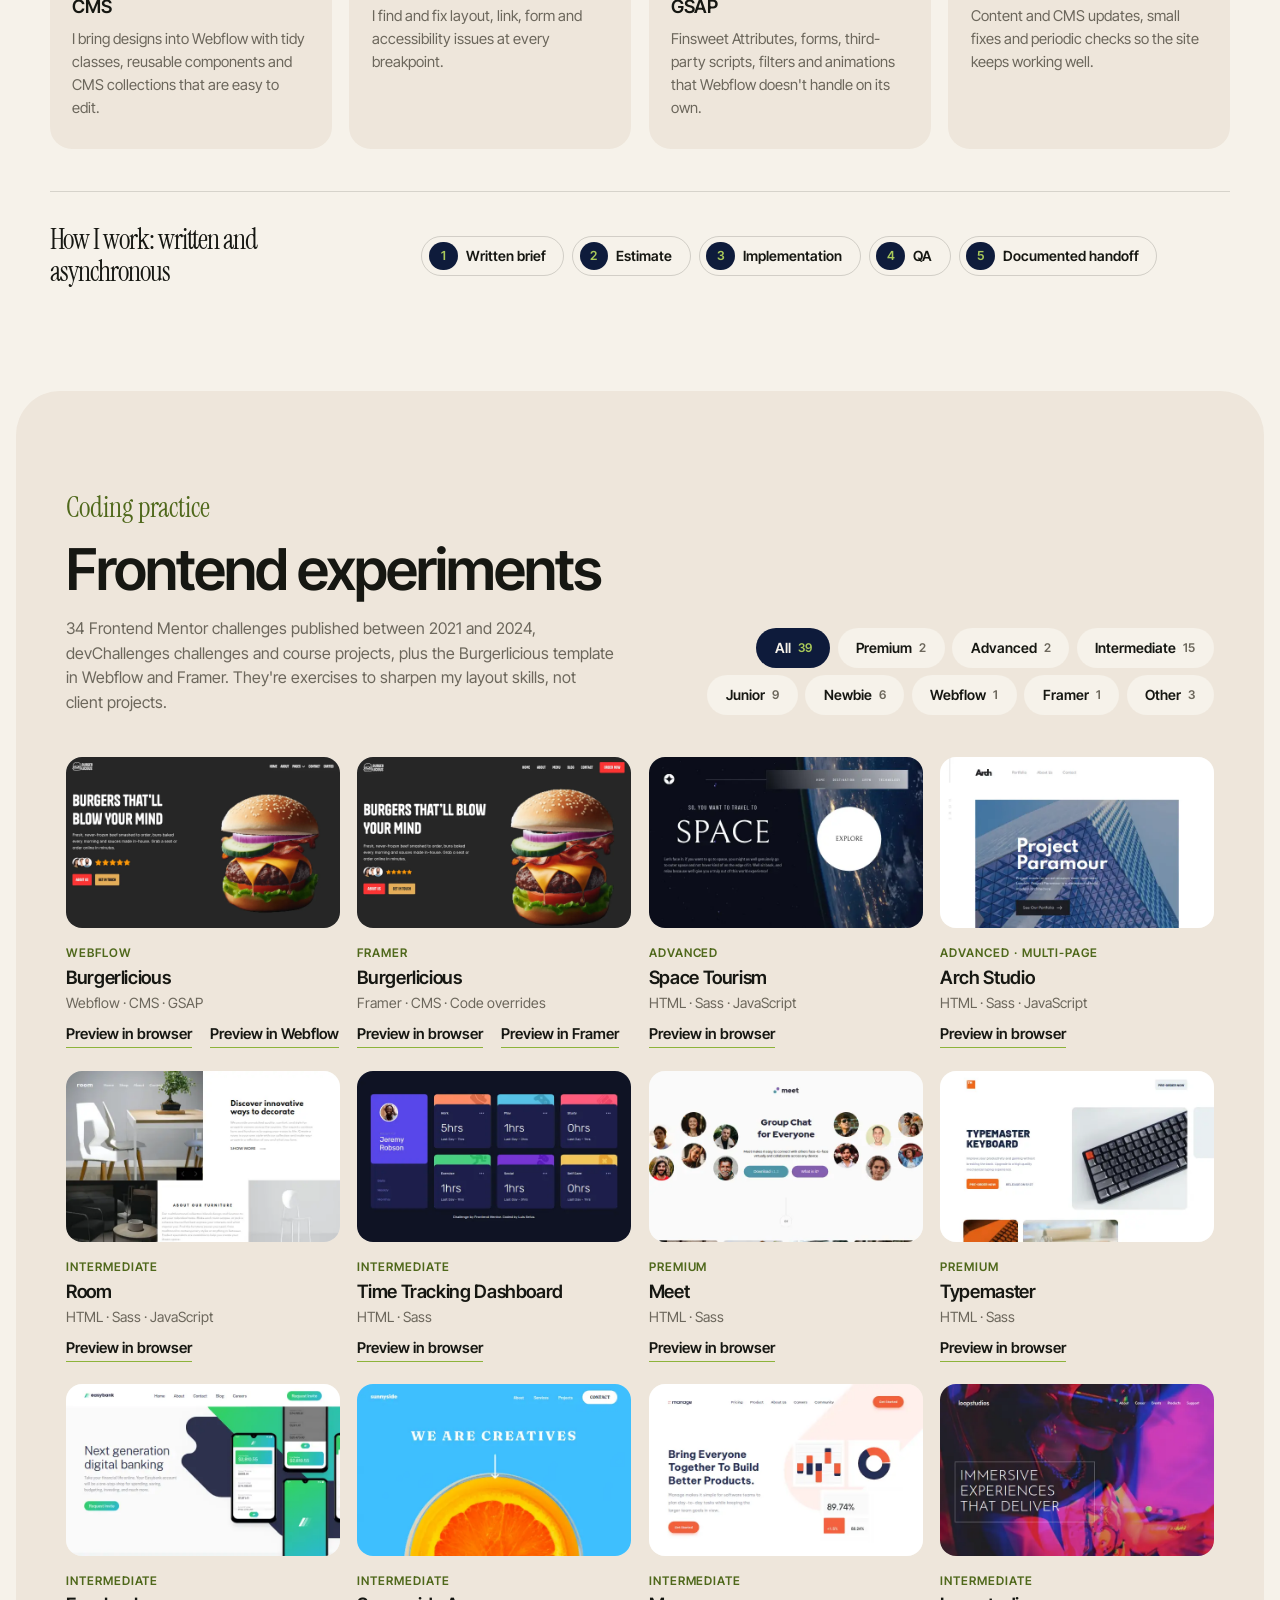
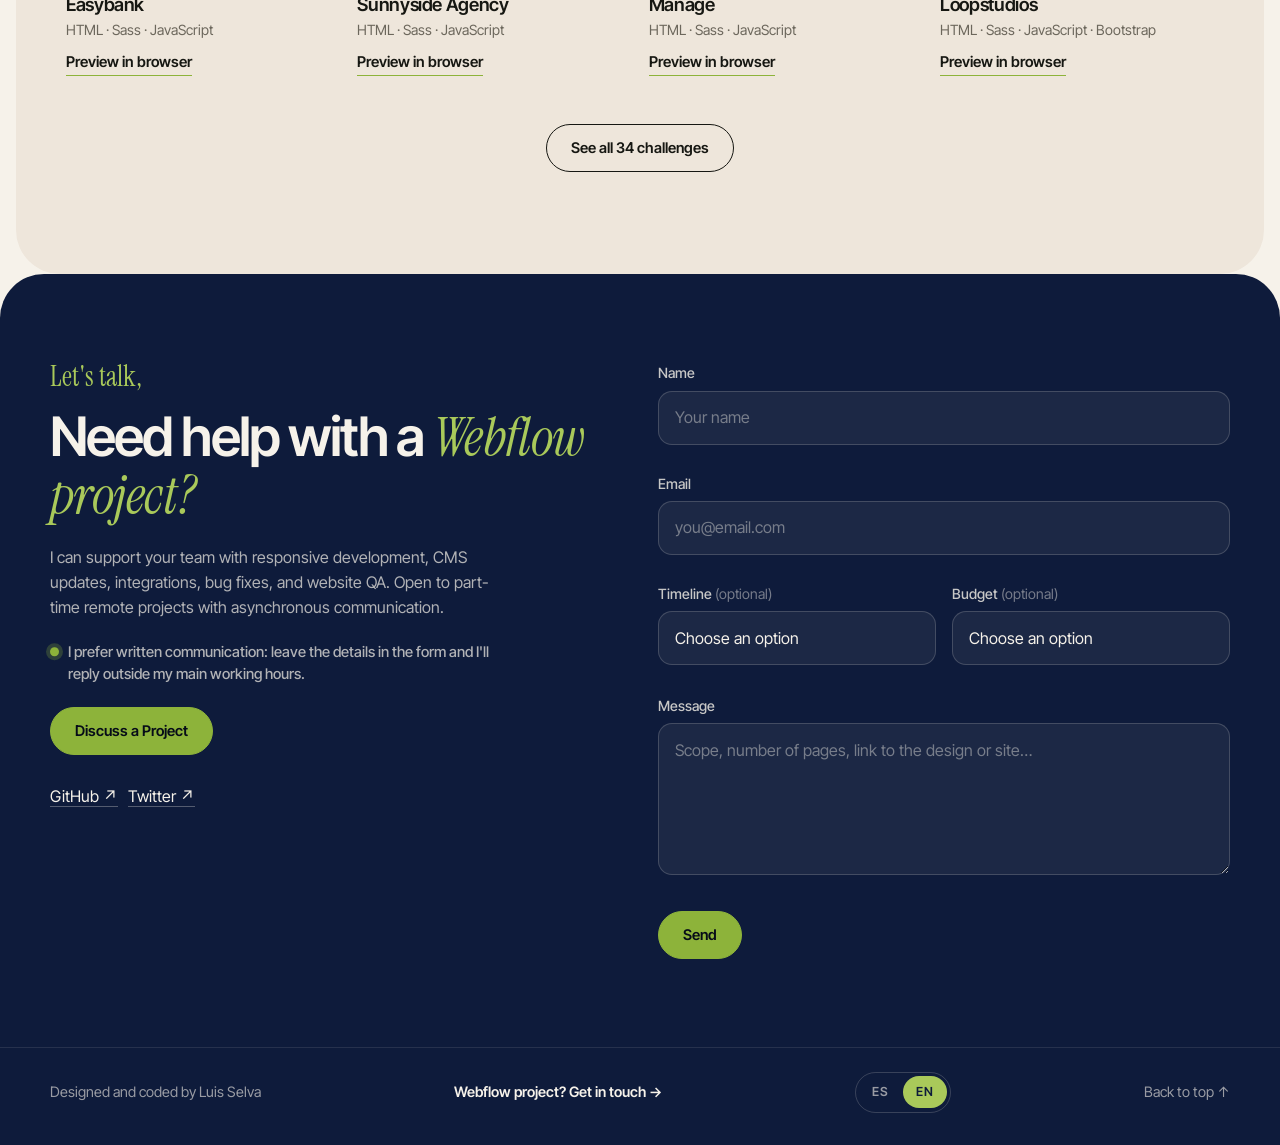
==== commit 802023b5: "Remove the personal email from the contact section" ====
--- a/index.html
+++ b/index.html
@@ -659,13 +659,11 @@
             Puedo apoyar a tu equipo con desarrollo responsive, actualizaciones de CMS, integraciones,
             corrección de errores y QA del sitio. Abierto a proyectos remotos part-time con comunicación asíncrona.
           </p>
-          <p class="availability" data-i18n="contact.note">Prefiero el correo y la comunicación por escrito; respondo fuera de mi horario principal.</p>
+          <p class="availability" data-i18n="contact.note">Prefiero la comunicación por escrito: déjame los detalles en el formulario y te respondo fuera de mi horario principal.</p>
           <p class="contact__ctas">
             <a class="pill pill--green" href="#nombre"><span data-i18n="contact.cta">Hablemos de tu proyecto</span></a>
-            <a class="pill pill--outline-light" href="mailto:luis08201@gmail.com"><span data-i18n="contact.email">Escríbeme por correo</span></a>
           </p>
           <ul class="social">
-            <li><a href="mailto:luis08201@gmail.com">luis08201@gmail.com</a></li>
             <li><a href="https://github.com/luis08201">GitHub ↗</a></li>
             <li><a href="https://twitter.com/luis08201">Twitter ↗</a></li>
           </ul>
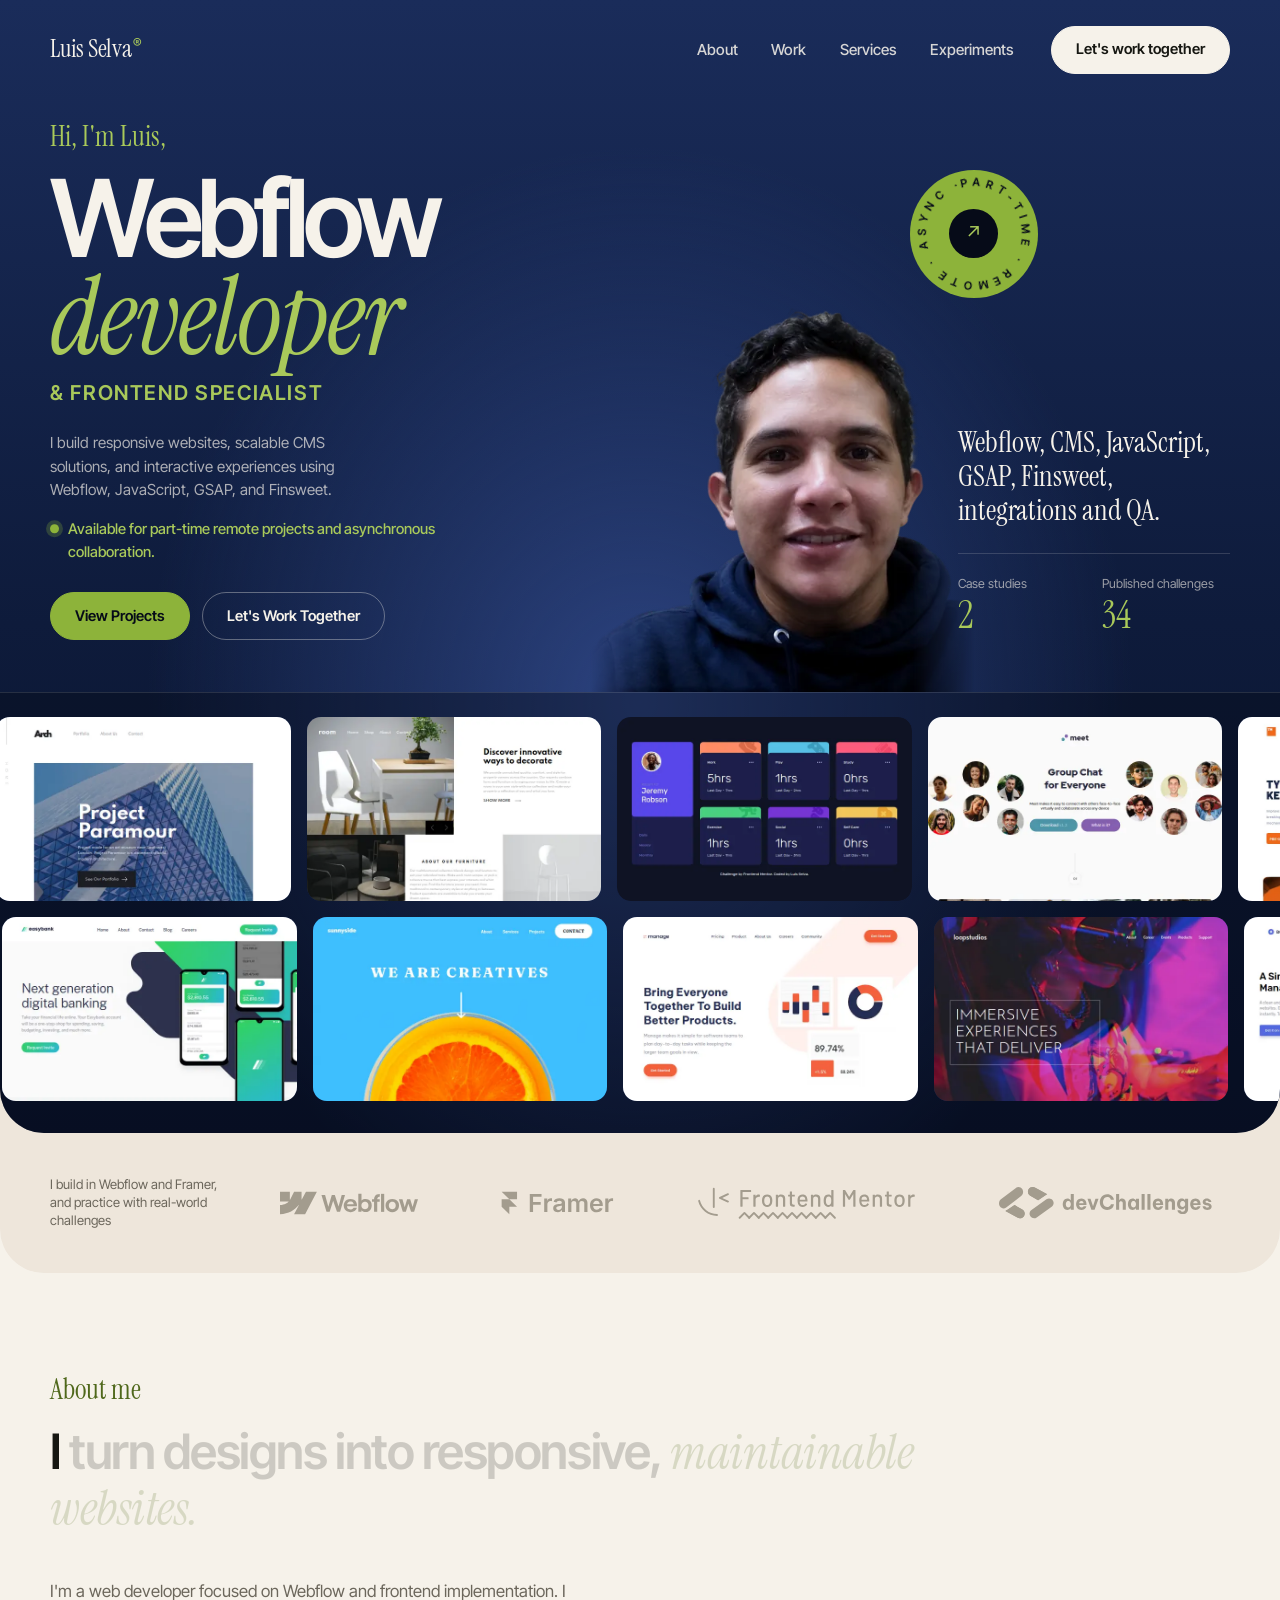
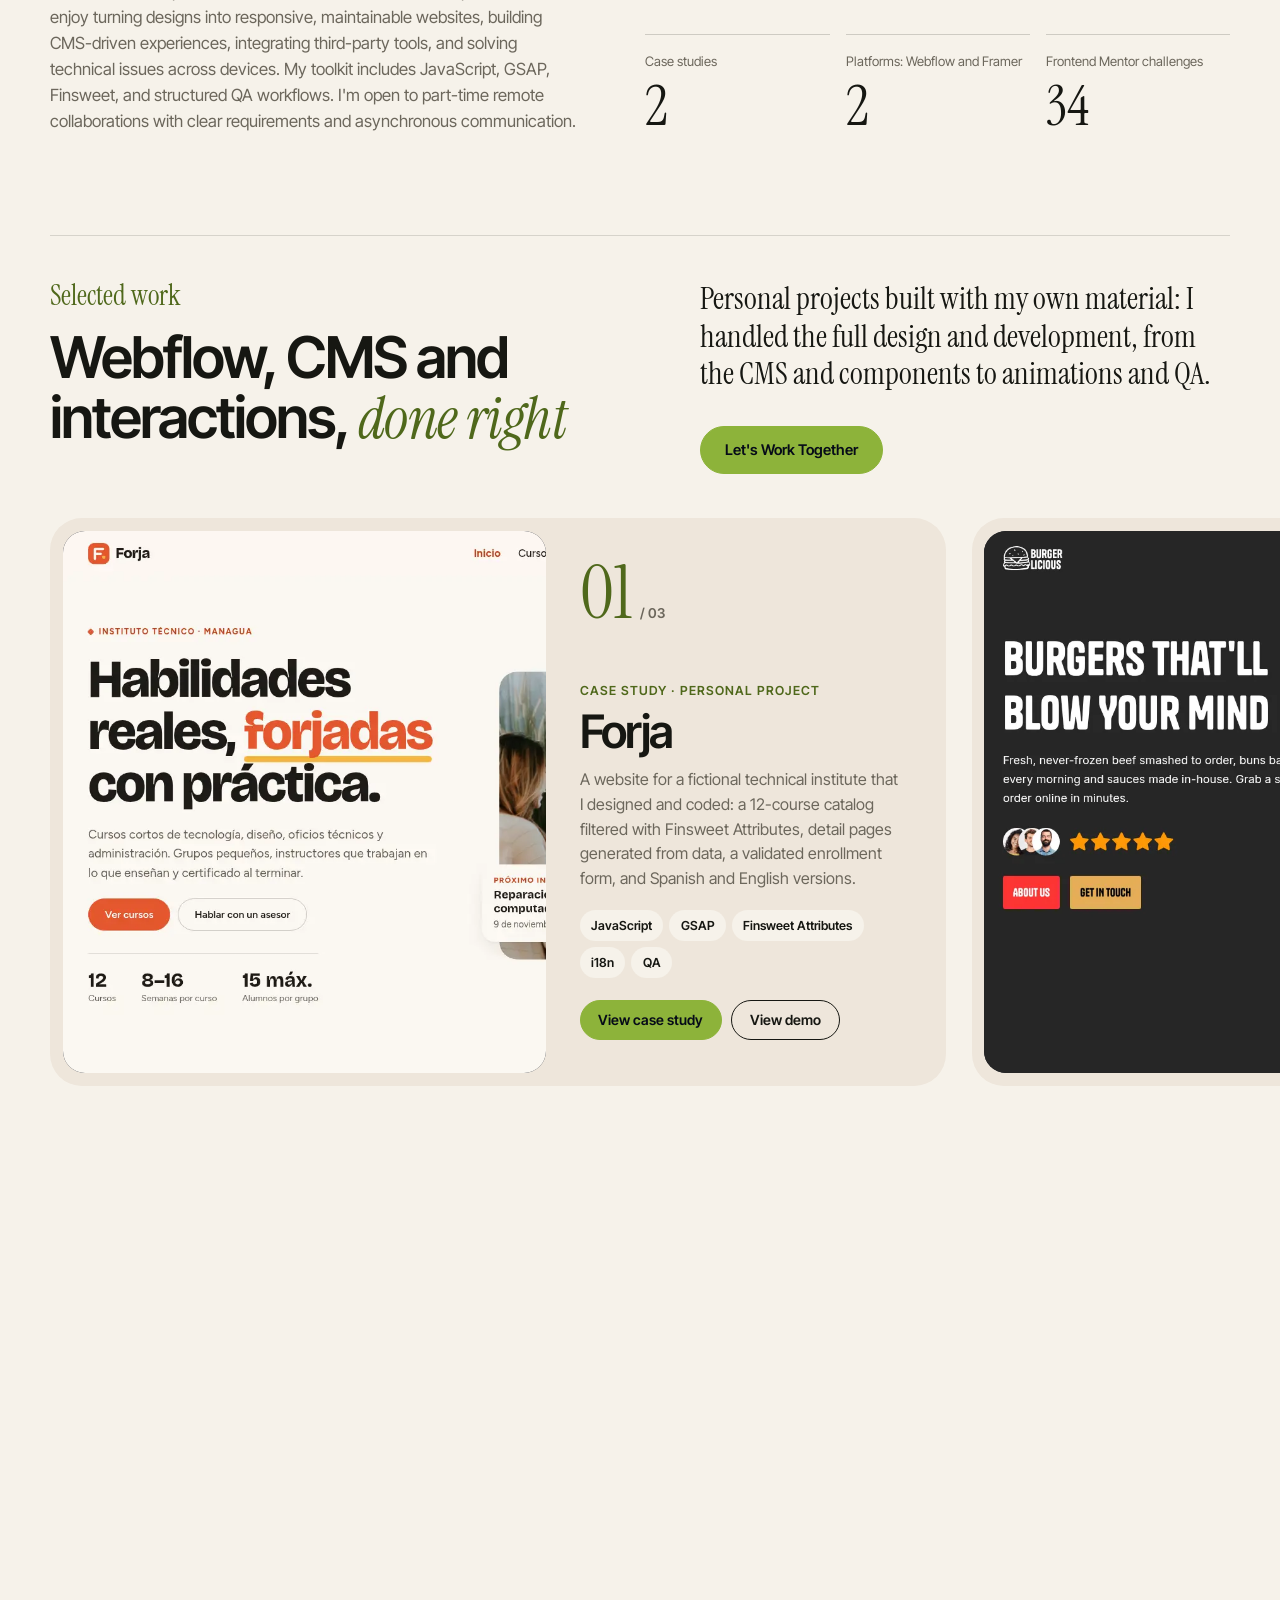
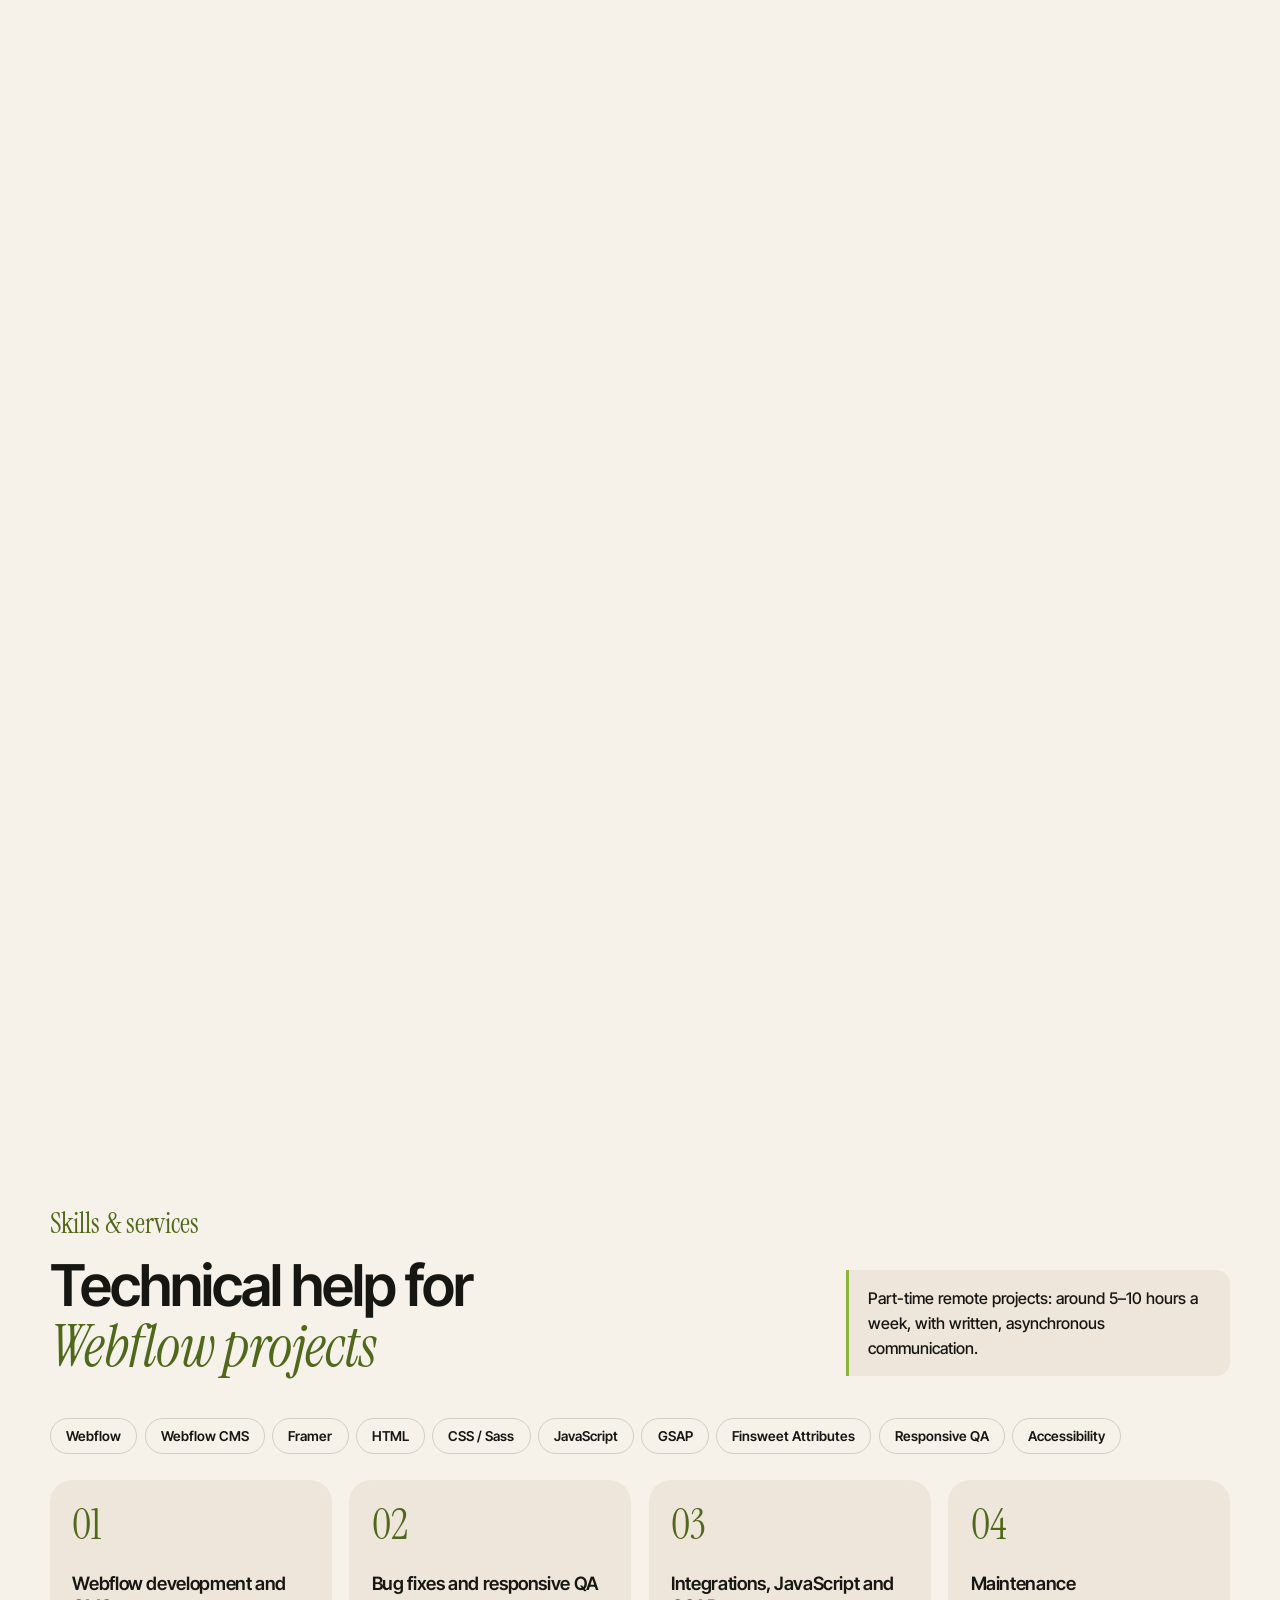
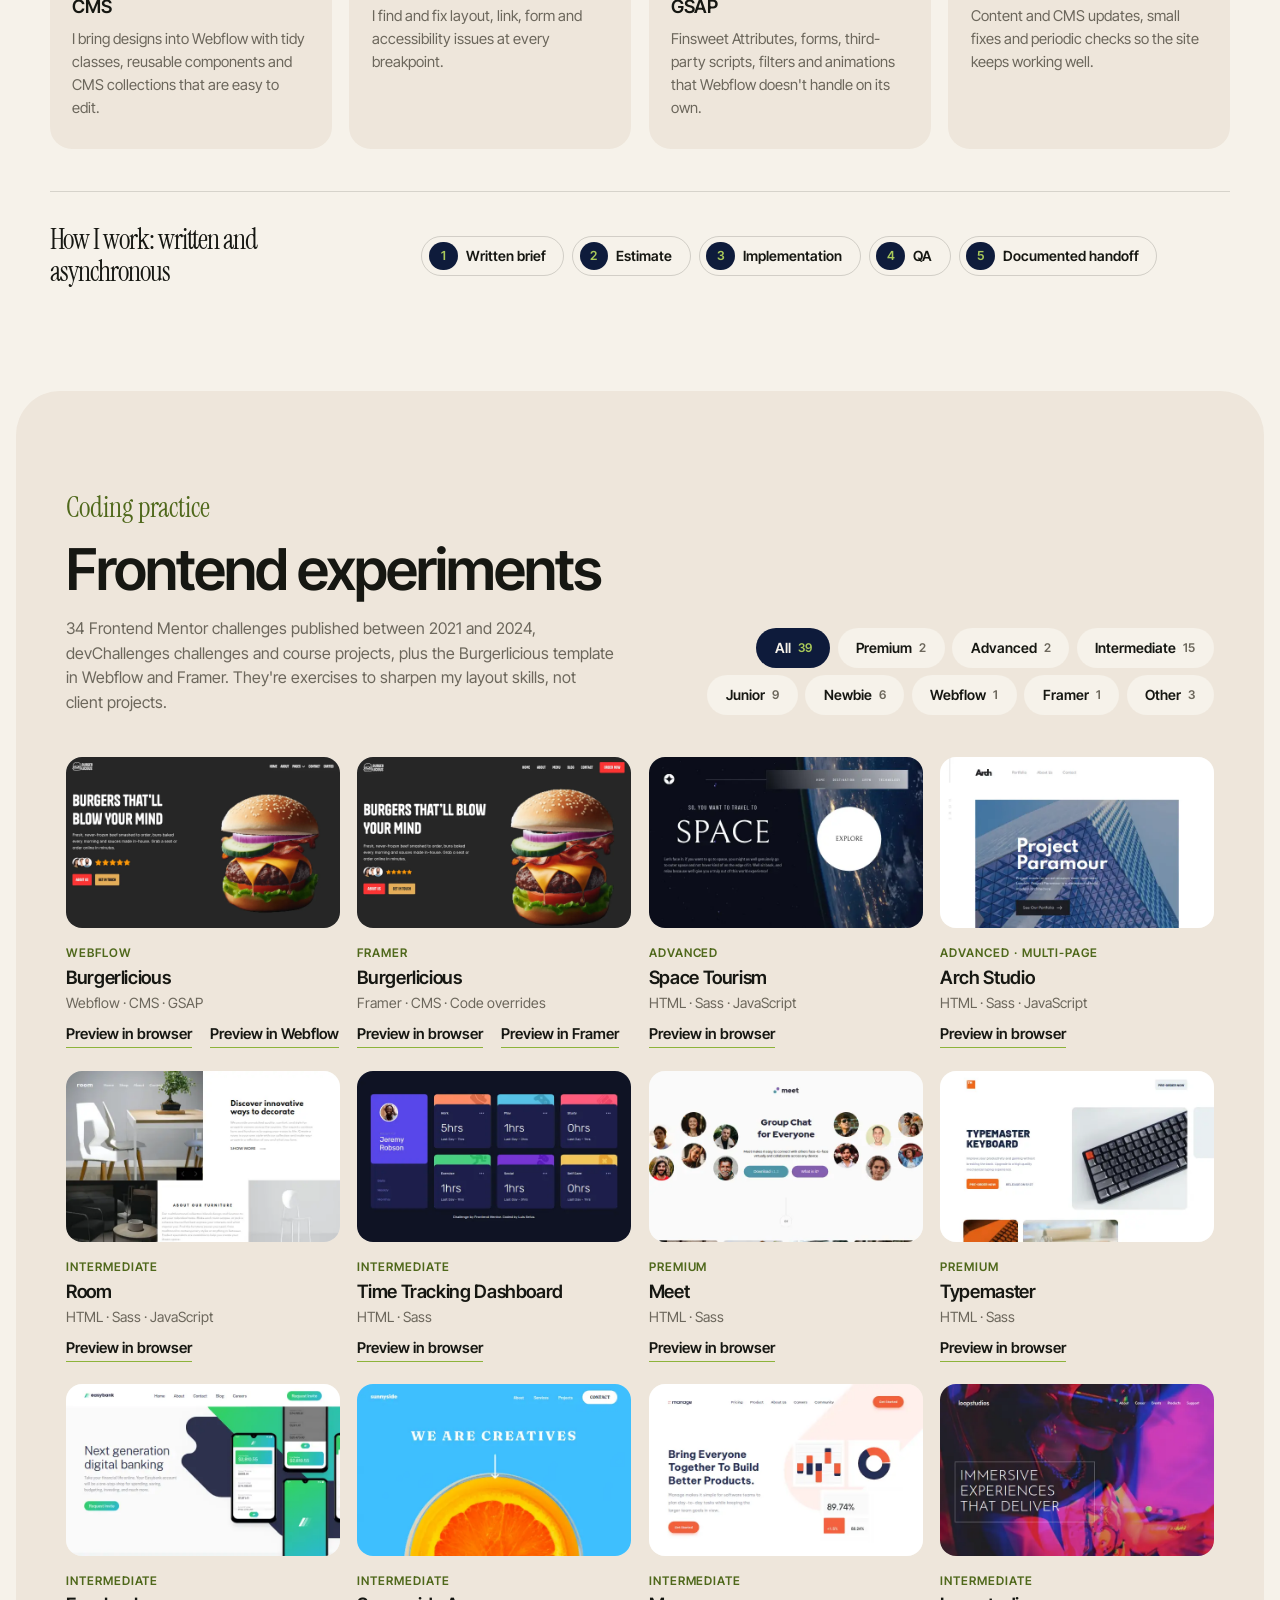
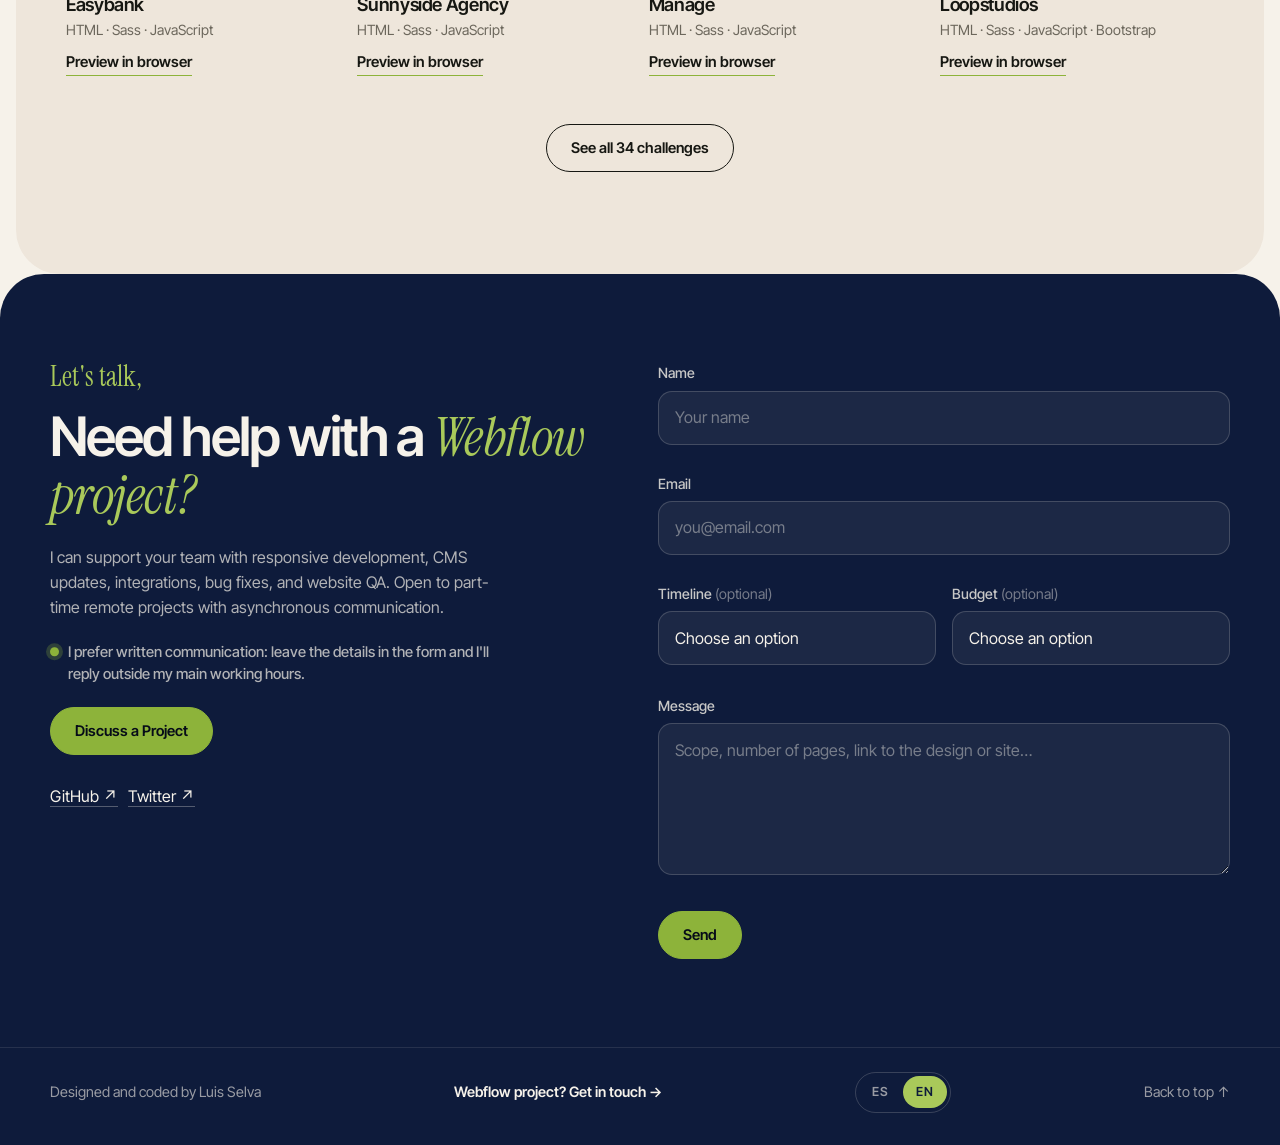
==== commit 0b45062e: "Version the stylesheet URL so browsers fetch the latest CSS" ====
--- a/index.html
+++ b/index.html
@@ -26,7 +26,7 @@
       href="https://fonts.googleapis.com/css2?family=Instrument+Serif:ital@0;1&family=Inter+Tight:wght@400;500;600;700&display=swap"
       rel="stylesheet"
     />
-    <link rel="stylesheet" href="css/style.css" />
+    <link rel="stylesheet" href="css/style.css?v=20261030b" />
     <script>
       document.documentElement.classList.add("js-motion");
       setTimeout(() => document.documentElement.classList.remove("js-motion"), 2500);
--- a/css/style.css
+++ b/css/style.css
@@ -1048,6 +1048,18 @@
 
 /* About */
 
+.about {
+  position: relative;
+}
+
+.about::after {
+  content: "";
+  position: absolute;
+  inset: auto var(--gutter) 0;
+  height: 1px;
+  background: rgba(22, 23, 18, 0.14);
+}
+
 .about__statement {
   max-width: 940px;
   margin-top: 1.2rem;
